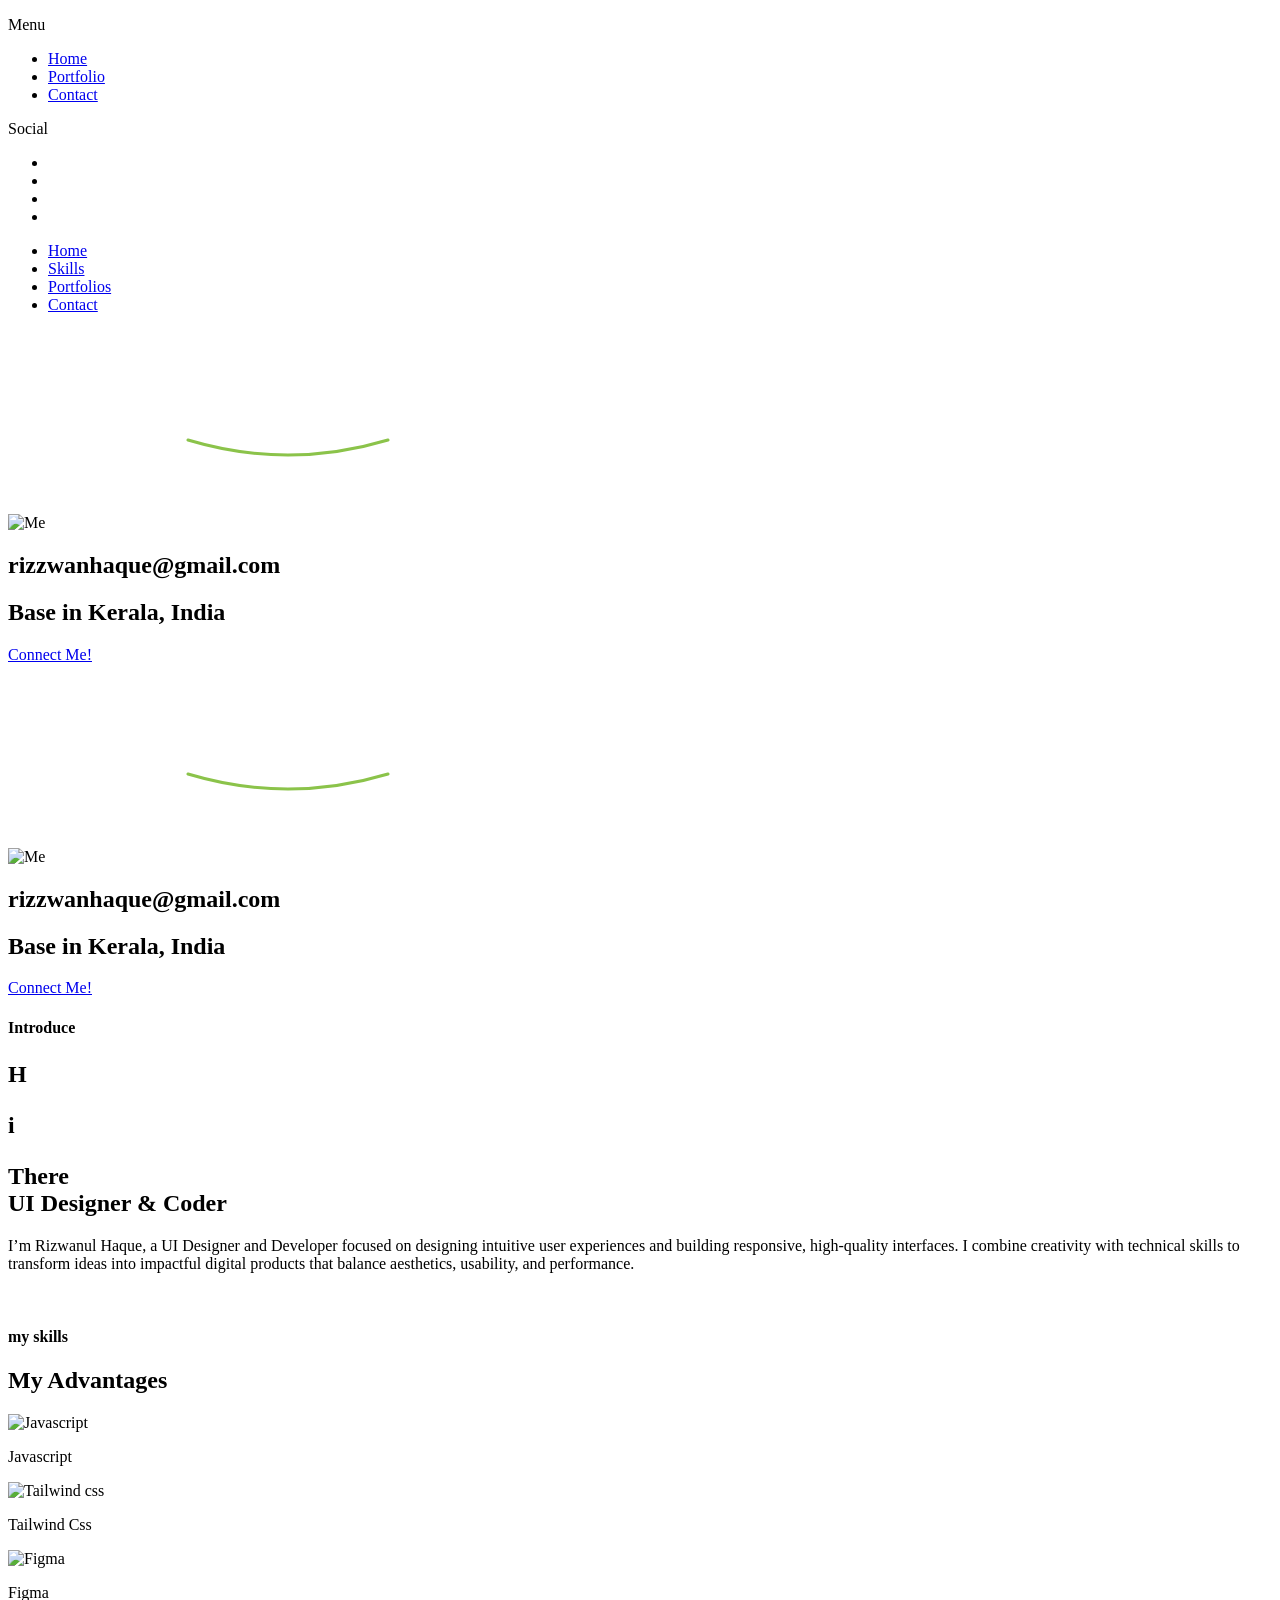
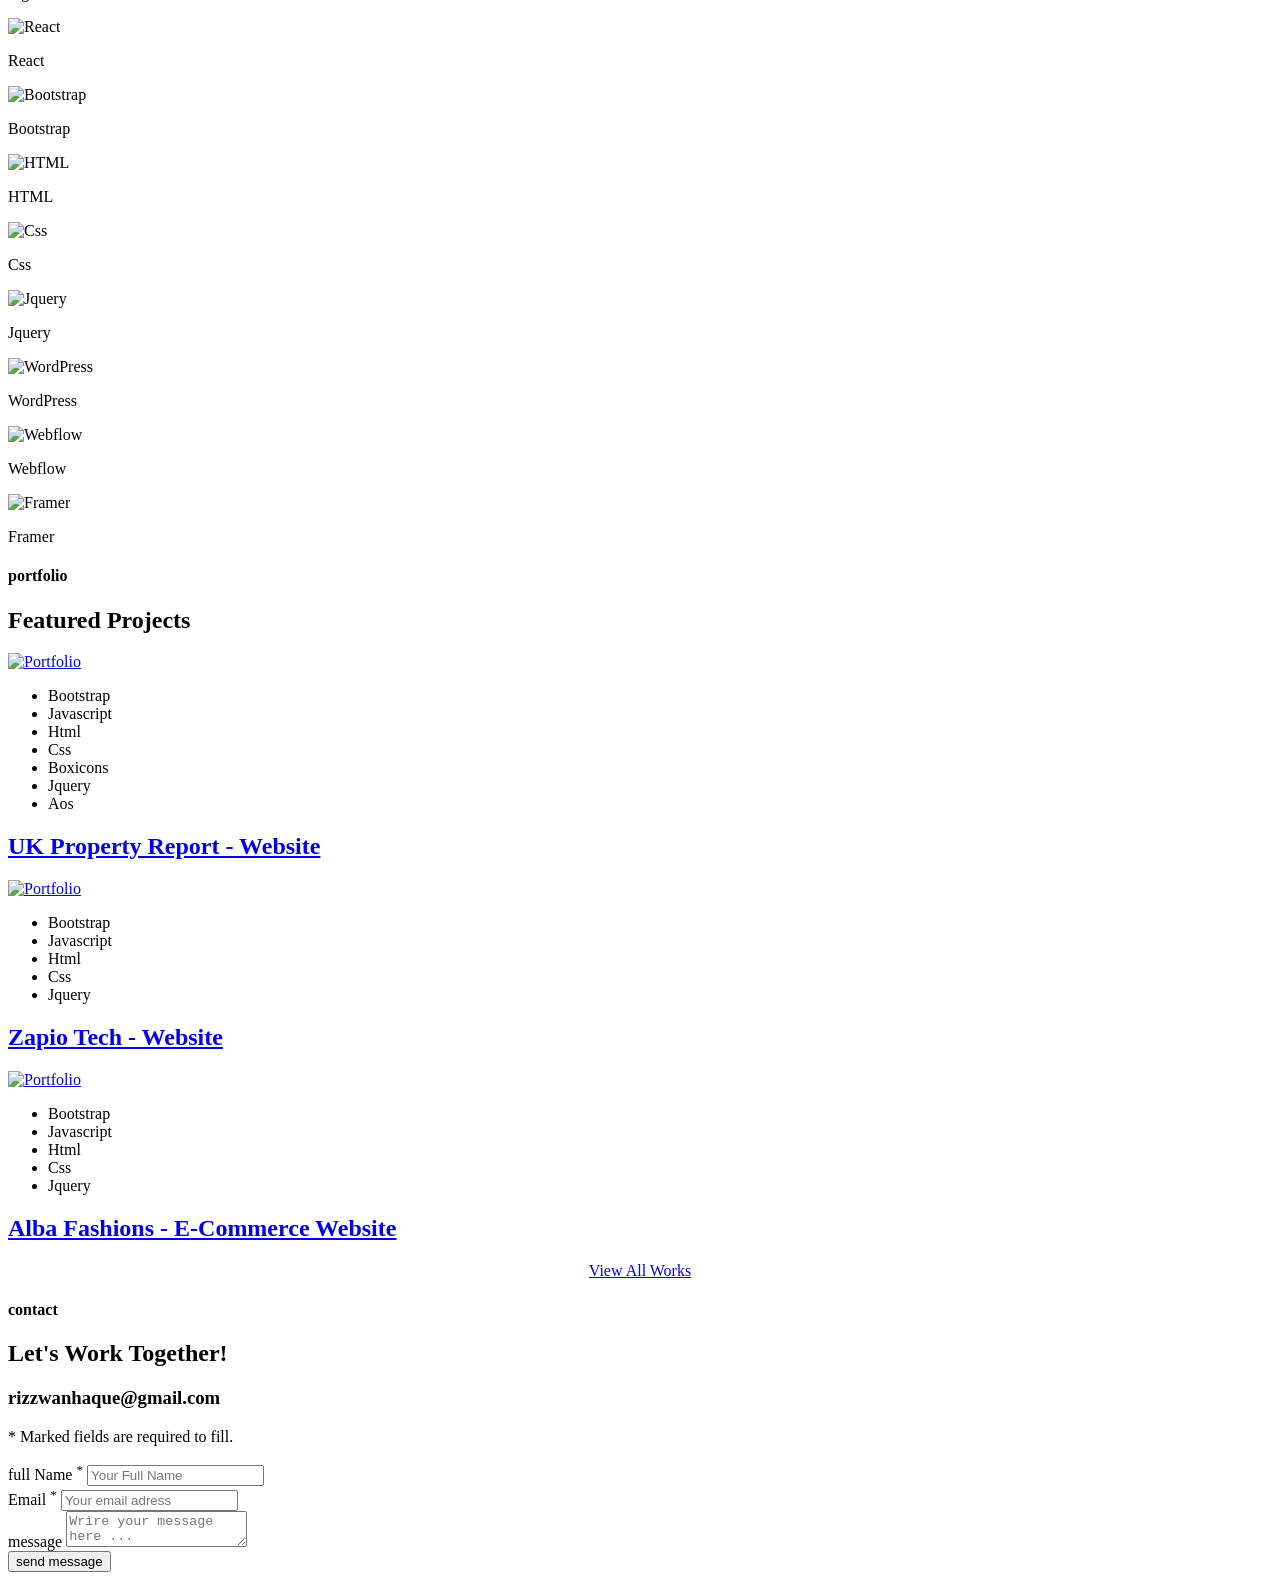
==== index.html @ bae203f4 "Add files via upload" ====
<!DOCTYPE html>
<html lang="en">

<head>
    <meta charset="UTF-8">
    <meta http-equiv="X-UA-Compatible" content="IE=edge">
    <meta name="viewport" content="width=device-width, initial-scale=1.0">
    <title>Rizwan Haque</title>
    <link rel="icon" type="image/x-icon" href="assets/images/favicon.png">

    <!-- Font -->
    <link rel="preconnect" href="https://fonts.googleapis.com/">
    <link rel="preconnect" href="https://fonts.gstatic.com/" crossorigin>
    <link href="https://fonts.googleapis.com/css2?family=Inter:wght@100;200;300;400;500;600;700;800;900&amp;display=swap" rel="stylesheet">

    <!-- Stylesheet -->
    <link rel="stylesheet" href="../../../maxst.icons8.com/vue-static/landings/line-awesome/line-awesome/1.3.0/css/line-awesome.min.css">
    <link href="assets/css/bootstrap.min.css" rel="stylesheet">
    <link rel="stylesheet" href="assets/css/owl.carousel.min.css">
    <link rel="stylesheet" href="assets/css/owl.theme.default.min.css">
    <link rel="stylesheet" href="assets/css/animate.min.css">
    <link rel="stylesheet" href="assets/css/smooth-scrollbar.css">
    <link rel="stylesheet" href="assets/css/lightbox.min.css">

    <link rel="stylesheet" href="assets/css/style.css">
    <link rel="stylesheet" href="assets/css/responsive.css">

</head>
<body class="home6-page">

    <div class="page-loader">
        <div class="bounceball"></div>
    </div>

    <span class="icon-menu">
        <span class="bar"></span>
        <span class="bar"></span>
    </span>


    <div class="responsive-sidebar-menu">
        <div class="overlay"></div>
        <div class="sidebar-menu-inner">
            <div class="menu-wrap">
                <p>Menu</p>
                <ul class="menu scroll-nav-responsive d-flex">
                    <li>
                        <a class="scroll-to" href="index.html">
                            <i class="las la-home"></i> <span>Home</span>
                        </a>
                    </li>
              
                    <li>
                        <a class="scroll-to" href="all-works.html">
                            <i class="las la-grip-vertical"></i> <span>Portfolio</span>
                        </a>
                    </li>
      
                    <li>
                        <a class="scroll-to" href="#contact">
                            <i class="las la-envelope"></i> <span>Contact</span>
                        </a>
                    </li>
                </ul>
            </div>

            <div class="sidebar-social">
                <p>Social</p>
          <ul class="social-links d-flex align-items-center">
                    <li>
                        <a href="https://www.linkedin.com/in/rizwanul-haque-821b22194/"><i class="lab la-linkedin"></i></a>
                    </li>
                    <li>
                        <a href="https://www.behance.net/rizwanriz1"><i class="lab la-behance-square"></i></a> 
                    </li>
                    <li>
                        <a href="https://www.instagram.com/rizzwan_haque/"><i class="lab la-instagram"></i></a>
                    </li>
                    <li>
                        <a href="https://www.facebook.com/riswan.wan.92560/"><i class="lab la-facebook-square"></i></a>
                    </li>
                </ul>
            </div>
        </div>
    </div>

    <ul class="menu scroll-nav d-flex">
        <li>
            <a class="scroll-to" href="#home">
                <span>Home</span> <i class="las la-home"></i>
            </a>
        </li>
        <!-- <li>
            <a class="scroll-to" href="#about">
                <span>About</span> <i class="lar la-user"></i>
            </a>
        </li>
        <li>
            <a class="scroll-to" href="#resume">
                <span>Resume</span> <i class="las la-briefcase"></i>
            </a>
        </li>
        <li>
            <a href="#services">
                <span>Services</span> <i class="las la-stream"></i>
            </a>
        </li> -->
        <li>
            <a class="scroll-to" href="#skills">
                <span>Skills</span> <i class="las la-shapes"></i>
            </a>
        </li>
        <li>
            <a class="scroll-to" href="#portfolio">
                <span>Portfolios</span> <i class="las la-grip-vertical"></i>
            </a>
        </li>

        <li>
            <a class="scroll-to" href="#contact">
                <span>Contact</span> <i class="las la-envelope"></i>
            </a>
        </li>
    </ul>

    <div class="left-sidebar">
        <div class="sidebar-header d-flex align-items-center justify-content-between">
           <svg width="560"  viewBox="0 0 560 180" xmlns="http://www.w3.org/2000/svg">

  <!-- Rizwan Signature -->
  <text x="50%" y="90"
        text-anchor="middle"
        fill="#fff"
        font-size="72"
        font-family="Brush Script MT, Segoe Script, cursive"
        font-weight="500">
    Rizwan
  </text>


  <path d="M180 110 Q280 140 380 110"
        stroke="#8BC34A"
        stroke-width="3"
        fill="none"
        stroke-linecap="round"/>

 
  <text x="50%" y="145"
        text-anchor="middle"
        fill="#6B7280"
        font-size="16"
        font-family="Poppins, Arial, sans-serif"
        letter-spacing="4">

  </text>

</svg>
            <!-- <span class="designation">Framer Designer & Developer</span> -->
        </div>
        <img class="me" src="assets/images/me.jpg" alt="Me">
        <h2 class="email">rizzwanhaque@gmail.com</h2>
        <h2 class="address">Base in Kerala, India</h2>
     
        
        <a href="#contact" class="theme-btn">
            <i class="las la-envelope"></i> Connect Me!
        </a>
    </div>

    <main class="drake-main">
        <div id="smooth-wrapper">
            <div id="smooth-content">

                <div class="left-sidebar">
                    <div class="sidebar-header d-flex align-items-center justify-content-between">
                        <svg width="560"  viewBox="0 0 560 180" xmlns="http://www.w3.org/2000/svg">

  <!-- Rizwan Signature -->
  <text x="50%" y="90"
        text-anchor="middle"
        fill="#fff"
        font-size="72"
        font-family="Brush Script MT, Segoe Script, cursive"
        font-weight="500">
    Rizwan
  </text>


  <path d="M180 110 Q280 140 380 110"
        stroke="#8BC34A"
        stroke-width="3"
        fill="none"
        stroke-linecap="round"/>

 
  <text x="50%" y="145"
        text-anchor="middle"
        fill="#6B7280"
        font-size="16"
        font-family="Poppins, Arial, sans-serif"
        letter-spacing="4">

  </text>

</svg>
                       
                    </div>
                    <img class="me" src="assets/images/me.jpg" alt="Me">
                          <h2 class="email">rizzwanhaque@gmail.com</h2>
        <h2 class="address">Base in Kerala, India</h2>
                   
       
                    <a href="#" class="theme-btn">
                        <i class="las la-envelope"></i> Connect Me!
                    </a>
                </div>

                <section class="hero-section page-section scroll-to-page" id="home">

                    <div class="custom-container">
                        <div class="hero-content content-width">
                            <div class="section-header">
                                <h4 class="subtitle scroll-animation" data-animation="fade_from_bottom">
                                    <i class="las la-home"></i> Introduce
                                </h4>
                                 <!-- <img src="assets/images/hi_bubble.png" alt="" height="60px;">  -->
                                <h1 class="scroll-animation" data-animation="fade_from_bottom">  <div class="anim-text">
  <p>H</p>
  <p>i</p>

</div> There <br> <span>UI Designer & Coder</span></h1>
                            </div>
                            <p class="scroll-animation" data-animation="fade_from_bottom">I’m Rizwanul Haque, a UI Designer and Developer focused on designing intuitive user experiences and building responsive, high-quality interfaces. I combine creativity with technical skills to transform ideas into impactful digital products that balance aesthetics, usability, and performance.</p>
                            <a href="#portfolio" 
                                class="go-to-project-btn scroll-to scroll-animation" 
                                data-animation="rotate_up">
                                <img src="assets/images/round-text.png" alt="">
                                <i class="las la-arrow-down"></i>
                            </a>
        
                            <!-- <div class="facts d-flex">
                                <div class="left scroll-animation" data-animation="fade_from_left">
                                    <h1>10+</h1>
                                    <p>Years of <br>Experience</p>
                                </div>
                                <div class="right scroll-animation" data-animation="fade_from_right">
                                    <h1>182+</h1>
                                    <p>projects completed on <br>15 countries</p>
                                </div>
                            </div> -->
                        </div>
                    </div>
                </section>
        
                <!-- <section class="about-area page-section scroll-to-page" id="about">
                    <div class="custom-container">
                        <div class="about-content content-width">
                            <div class="section-header">
                                <h4 class="subtitle scroll-animation" data-animation="fade_from_bottom">
                                    <i class="lar la-user"></i> About
                                </h4>
                                <h1 class="scroll-animation" data-animation="fade_from_bottom">Every great design begin with<br>
                                    an even <span>better story</span></h1>
                            </div>
                            <p class="scroll-animation" data-animation="fade_from_bottom">Since beginning my journey as a freelance designer nearly 8 years ago, 
                                I've done remote work for agencies, consulted for startups, and collaborated with 
                                talented people to create digital products for both business and consumer use. 
                                I'm quietly confident, naturally curious, and perpetually working on improving my 
                                chopsone design problem at a time.</p>
                        </div>
                    </div>
                </section>
        
        
                <section class="resume-area page-section scroll-to-page" id="resume">
                    <div class="custom-container">
                        <div class="resume-content content-width">
                            <div class="section-header">
                                <h4 class="subtitle scroll-animation" data-animation="fade_from_bottom">
                                    <i class="las la-briefcase"></i> Resume
                                </h4>
                                <h1 class="scroll-animation" data-animation="fade_from_bottom">Education & <span>Experience</span></h1>
                            </div>
        
                            <div class="resume-timeline">
                                <div class="item scroll-animation" data-animation="fade_from_right">
                                    <span class="date">2020 - Present</span>
                                    <h2>Framer Desinger & Developer</h2>
                                    <p>Brunodee Agency</p>
                                    
                                </div>
                                <div class="item scroll-animation" data-animation="fade_from_right">
                                    <span class="date">2013 - 2019</span>
                                    <h2>Webflow Developer & Co-Founder</h2>
                                    <p>Designflow Studio</p>
                                    
                                </div>
                                <div class="item scroll-animation" data-animation="fade_from_right">
                                    <span class="date">2010 - 2013</span>
                                    <h2>Bachelor Degree of Information Technology</h2>
                                    <p>US RMIT University</p>
                                </div>
                            </div>
        
                        </div>
                    </div>
                </section>
        
        
                <section class="services-area page-section scroll-to-page" id="services">
                    <div class="custom-container">
                        <div class="services-content content-width">
                            <div class="section-header">
                                <h4 class="subtitle scroll-animation" data-animation="fade_from_bottom">
                                    <i class="las la-stream"></i> Services
                                </h4>
                                <h1 class="scroll-animation" data-animation="fade_from_bottom">My <span>Specializations</span></h1>
                            </div>
        
                            <div class="services-items">
                                <div class="service-item scroll-animation" data-animation="fade_from_bottom">
                                    <i class="las la-bezier-curve"></i>
                                    <h2>Website Design</h2>
                                    <p>I created digital products with unique ideas use Figma & Framer</p>
                                    <span class="projects">24 Projects</span>
                                </div>
                                <div class="service-item scroll-animation" data-animation="fade_from_bottom">
                                    <i class="las la-code"></i>
                                    <h2>Development</h2>
                                    <p>I build website go live with Framer, Webflow or WordPress</p>
                                    <span class="projects">126 Projects</span>
                                </div>
                                <div class="service-item scroll-animation" data-animation="fade_from_bottom">
                                    <i class="las la-bezier-curve"></i>
                                    <h2>SEO/Marketing</h2>
                                    <p>Increase the traffic for your website with SEO optimized</p>
                                    <span class="projects">8 Projects</span>
                                </div>
                            </div>
        
                        </div>
                    </div>
                </section> -->
        
        
                <section class="skills-area page-section scroll-to-page" id="skills">
                    <div class="custom-container">
                        <div class="skills-content content-width">
                            <div class="section-header">
                                <h4 class="subtitle scroll-animation" data-animation="fade_from_bottom">
                                    <i class="las la-shapes"></i> my skills
                                </h4>
                                <h1 class="scroll-animation" data-animation="fade_from_bottom">My <span>Advantages</span></h1>
                            </div>
        
                            <div class="row skills text-center">
                                <div class="col-md-3 scroll-animation" data-animation="fade_from_left">
                                    <div class="skill">
                                        <div class="skill-inner">
                                            <img src="assets/images/js.png" alt="Javascript">
                                            
                                        </div>
                                        <p class="name">Javascript</p>
                                    </div>
                                </div>

                                    <div class="col-md-3 scroll-animation" data-animation="fade_from_left">
                                    <div class="skill">
                                        <div class="skill-inner">
                                            <img src="assets/images/tailwind.png" alt="Tailwind css">
                                            
                                        </div>
                                        <p class="name">Tailwind Css</p>
                                    </div>
                                </div>
                                <div class="col-md-3 scroll-animation" data-animation="fade_from_bottom">
                                    <div class="skill">
                                        <div class="skill-inner">
                                            <img src="assets/images/figma.png" alt="Figma">
                                          
                                        </div>
                                        <p class="name">Figma</p>
                                    </div>
                                </div>
                                <div class="col-md-3 scroll-animation" data-animation="fade_from_top">
                                    <div class="skill">
                                        <div class="skill-inner">
                                            <img src="assets/images/react.png" alt="React">
                                           
                                        </div>
                                        <p class="name">React</p>
                                    </div>
                                </div>
                                <div class="col-md-3 scroll-animation" data-animation="fade_from_right">
                                    <div class="skill">
                                        <div class="skill-inner">
                                            <img src="assets/images/bootstrap.png" alt="Bootstrap">
                                           
                                        </div>
                                        <p class="name">Bootstrap</p>
                                    </div>
                                </div>
                                <div class="col-md-3 scroll-animation" data-animation="fade_from_left">
                                    <div class="skill">
                                        <div class="skill-inner">
                                            <img src="assets/images/html.png" alt="HTML">
                                          
                                        </div>
                                        <p class="name">HTML</p>
                                    </div>
                                </div>
                                <div class="col-md-3 scroll-animation" data-animation="fade_from_left">
                                    <div class="skill">
                                        <div class="skill-inner">
                                            <img src="assets/images/css.png" alt="Css">
                                          
                                        </div>
                                        <p class="name">Css</p>
                                    </div>
                                </div>
                                <div class="col-md-3 scroll-animation" data-animation="fade_from_bottom">
                                    <div class="skill">
                                        <div class="skill-inner">
                                            <img src="assets/images/jquery.png" alt="Jquery">
                                            
                                        </div>
                                        <p class="name">Jquery</p>
                                    </div>
                                </div>
                                     <div class="col-md-3 scroll-animation" data-animation="fade_from_bottom">
                                    <div class="skill">
                                        <div class="skill-inner">
                                            <img src="assets/images/wordpress.png" alt="WordPress">
                                            
                                        </div>
                                        <p class="name">WordPress</p>
                                    </div>
                                </div>

                                      <div class="col-md-3 scroll-animation" data-animation="fade_from_bottom">
                                    <div class="skill">
                                        <div class="skill-inner">
                                            <img src="assets/images/webflow.png" alt="Webflow">
                                            
                                        </div>
                                        <p class="name">Webflow</p>
                                    </div>
                                </div>


                                                                      <div class="col-md-3 scroll-animation" data-animation="fade_from_bottom">
                                    <div class="skill">
                                        <div class="skill-inner">
                                            <img src="assets/images/framer.png" alt="Framer">
                                            
                                        </div>
                                        <p class="name">Framer</p>
                                    </div>
                                </div>


                            </div>
        
                        </div>
                    </div>
                </section>
        
        
                <section class="portfolio-area page-section scroll-to-page" id="portfolio">
                    <div class="custom-container">
                        <div class="portfolio-content content-width">
                            <div class="section-header">
                                <h4 class="subtitle scroll-animation" data-animation="fade_from_bottom">
                                    <i class="las la-grip-vertical"></i> portfolio
                                </h4>
                                <h1 class="scroll-animation" data-animation="fade_from_bottom">Featured <span>Projects</span></h1>
                            </div>
        
                            <div class="row portfolio-items">
                                <div class="col-md-12 scroll-animation" data-animation="fade_from_bottom">
                                    <div class="portfolio-item portfolio-full">
                                        <div class="portfolio-item-inner">
                                            <!-- <a href="assets/images/portfolio1.jpg" data-lightbox="example-1">
                                                <img src="assets/images/portfolio1.jpg" alt="Portfolio">
                                            </a> -->


                                              <a href="https://www.ukpropertyreports.com/" target="_blank">
                                                <img src="assets/images/portfolio1.webp" alt="Portfolio">
                                            </a>
        
                                            <ul class="portfolio-categories">
                                                <li>
                                                    <span>Bootstrap</span>
                                                </li>
                                                <li>
                                                    <span>Javascript</span>
                                                </li>
                                                  <li>
                                                    <span>Html</span>
                                                </li>
                                                <li>
                                                    <span>Css</span>
                                                </li>
                                                  <li>
                                                    <span>Boxicons</span>
                                                </li>
                                                <li>
                                                    <span>Jquery</span>
                                                </li>
                                                 <li>
                                                    <span>Aos</span>
                                                </li>
                                            </ul>
                                        </div>
                                        <h2><a href="https://www.ukpropertyreports.com/" target="_blank">UK Property Report - Website</a></h2>
                                    </div>
                                </div>
        
        

 <div class="col-md-12 scroll-animation" data-animation="fade_from_right">
                                    <div class="portfolio-item portfolio-full">
                                        <div class="portfolio-item-inner">
                                            <a href="https://zapiotech.com/" target="_blank">
                                                <img src="assets/images/portfolio2.webp" alt="Portfolio">
                                            </a>
        
                                            <ul class="portfolio-categories">
                                                <li>
                                                    <span>Bootstrap</span>
                                                </li>
                                                <li>
                                                    <span>Javascript</span>
                                                </li>
                                                  <li>
                                                    <span>Html</span>
                                                </li>
                                                <li>
                                                    <span>Css</span>
                                                </li>
                                             
                                                <li>
                                                    <span>Jquery</span>
                                                </li>
                                                
                                            </ul>
                                        </div>
                                        <h2><a href="https://zapiotech.com/" target="_blank">Zapio Tech - Website</a></h2>
                                    </div>
                                </div>



 <div class="col-md-12 scroll-animation" data-animation="fade_from_left">
                                    <div class="portfolio-item portfolio-full">
                                        <div class="portfolio-item-inner">
                                            <a href="https://albafashions.com/" target="_blank"> 
                                                <img src="assets/images/portfolio3.webp" alt="Portfolio">
                                            </a>
        
                                            <ul class="portfolio-categories">
                                                <li>
                                                    <span>Bootstrap</span>
                                                </li>
                                                <li>
                                                    <span>Javascript</span>
                                                </li>
                                                  <li>
                                                    <span>Html</span>
                                                </li>
                                                <li>
                                                    <span>Css</span>
                                                </li>
                                            
                                                <li>
                                                    <span>Jquery</span>
                                                </li>
                                               
                                            </ul>
                                        </div>
                                        <h2><a href="https://albafashions.com/" target="_blank">Alba Fashions - E-Commerce Website</a></h2>
                                    </div>
                                </div>


<div><center>   <a href="all-works.html" class="theme-btn">
                        View All Works
                    </a></center></div>
        
            
                            </div>
        
                        </div>
                    </div>
                </section>
        
        
            

                <section class="contact-area page-section scroll-content" id="contact">
                    <div class="custom-container">
                        <div class="contact-content content-width">
                            <div class="section-header">
                                <h4 class="subtitle scroll-animation" data-animation="fade_from_bottom">
                                    <i class="las la-dollar-sign"></i> contact
                                </h4>
                                <h1 class="scroll-animation" data-animation="fade_from_bottom">Let's Work <span>Together!</span></h1>
                            </div>
                            <h3 class="scroll-animation" data-animation="fade_from_bottom">rizzwanhaque@gmail.com</h3>
                            <p id="required-msg">* Marked fields are required to fill.</p>

                            <form class="contact-form scroll-animation" data-animation="fade_from_bottom" method="POST" action="https://wpriverthemes.com/HTML/drake/mailer.php">
                                <div class="alert alert-success messenger-box-contact__msg" style="display: none" role="alert">
                                    Your message was sent successfully.
                                </div>
                                <div class="row">
                                    <div class="col-md-6">
                                        <div class="input-group">
                                            <label for="full-name">full Name <sup>*</sup></label>
                                            <input type="text" name="full-name" id="full-name" placeholder="Your Full Name">
                                        </div>
                                    </div>
                                    <div class="col-md-6">
                                        <div class="input-group">
                                            <label for="email">Email <sup>*</sup></label>
                                            <input type="email" name="email" id="email" placeholder="Your email adress">
                                        </div>
                                    </div>
                                    <!-- <div class="col-md-6">
                                        <div class="input-group">
                                            <label for="phone-number">phone <span>(optional)</span></label>
                                            <input type="text" name="phone-number" id="phone-number" placeholder="Your number phone">
                                        </div>
                                    </div> -->
                                    <!-- <div class="col-md-6">
                                        <div class="input-group">
                                            <label for="subject">subject <sup>*</sup></label>
                                            <select name="subject" id="subject">
                                                <option value="">Select a subject</option>
                                                <option value="subject1">Subject 1</option>
                                                <option value="subject2">Subject 2</option>
                                                <option value="subject3">Subject 3</option>
                                            </select>
                                        </div>
                                    </div> -->
                           
                                    <div class="col-md-12">
                                        <div class="input-group">
                                            <label for="message">message</label>
                                            <textarea name="message" id="message" placeholder="Wrire your message here ..."></textarea>
                                        </div>
                                    </div>
                              
                                    <div class="col-md-12">
                                        <div class="input-group submit-btn-wrap">
                                            <button class="theme-btn" name="submit" type="submit" id="submit-form">send message</button>
                                        </div>
                                    </div>
                                </div>
                            </form>

                        </div>
                    </div>
                </section>
            </div>
        </div>
    </main>
    

    <script src="assets/js/jquery.js"></script>
    <script src="assets/js/bootstrap.bundle.min.js"></script>
    
    <script src="assets/js/gsap.min.js"></script>
    <script src="assets/js/ScrollTrigger.min.js"></script>
    <script src="assets/js/ScrollToPlugin.min.js"></script>
    <script src="assets/js/lightbox.min.js"></script>
    
    <script src="assets/js/main.js"></script>
    <script src="assets/js/ajax-form.js"></script>
    
</body>


</html>
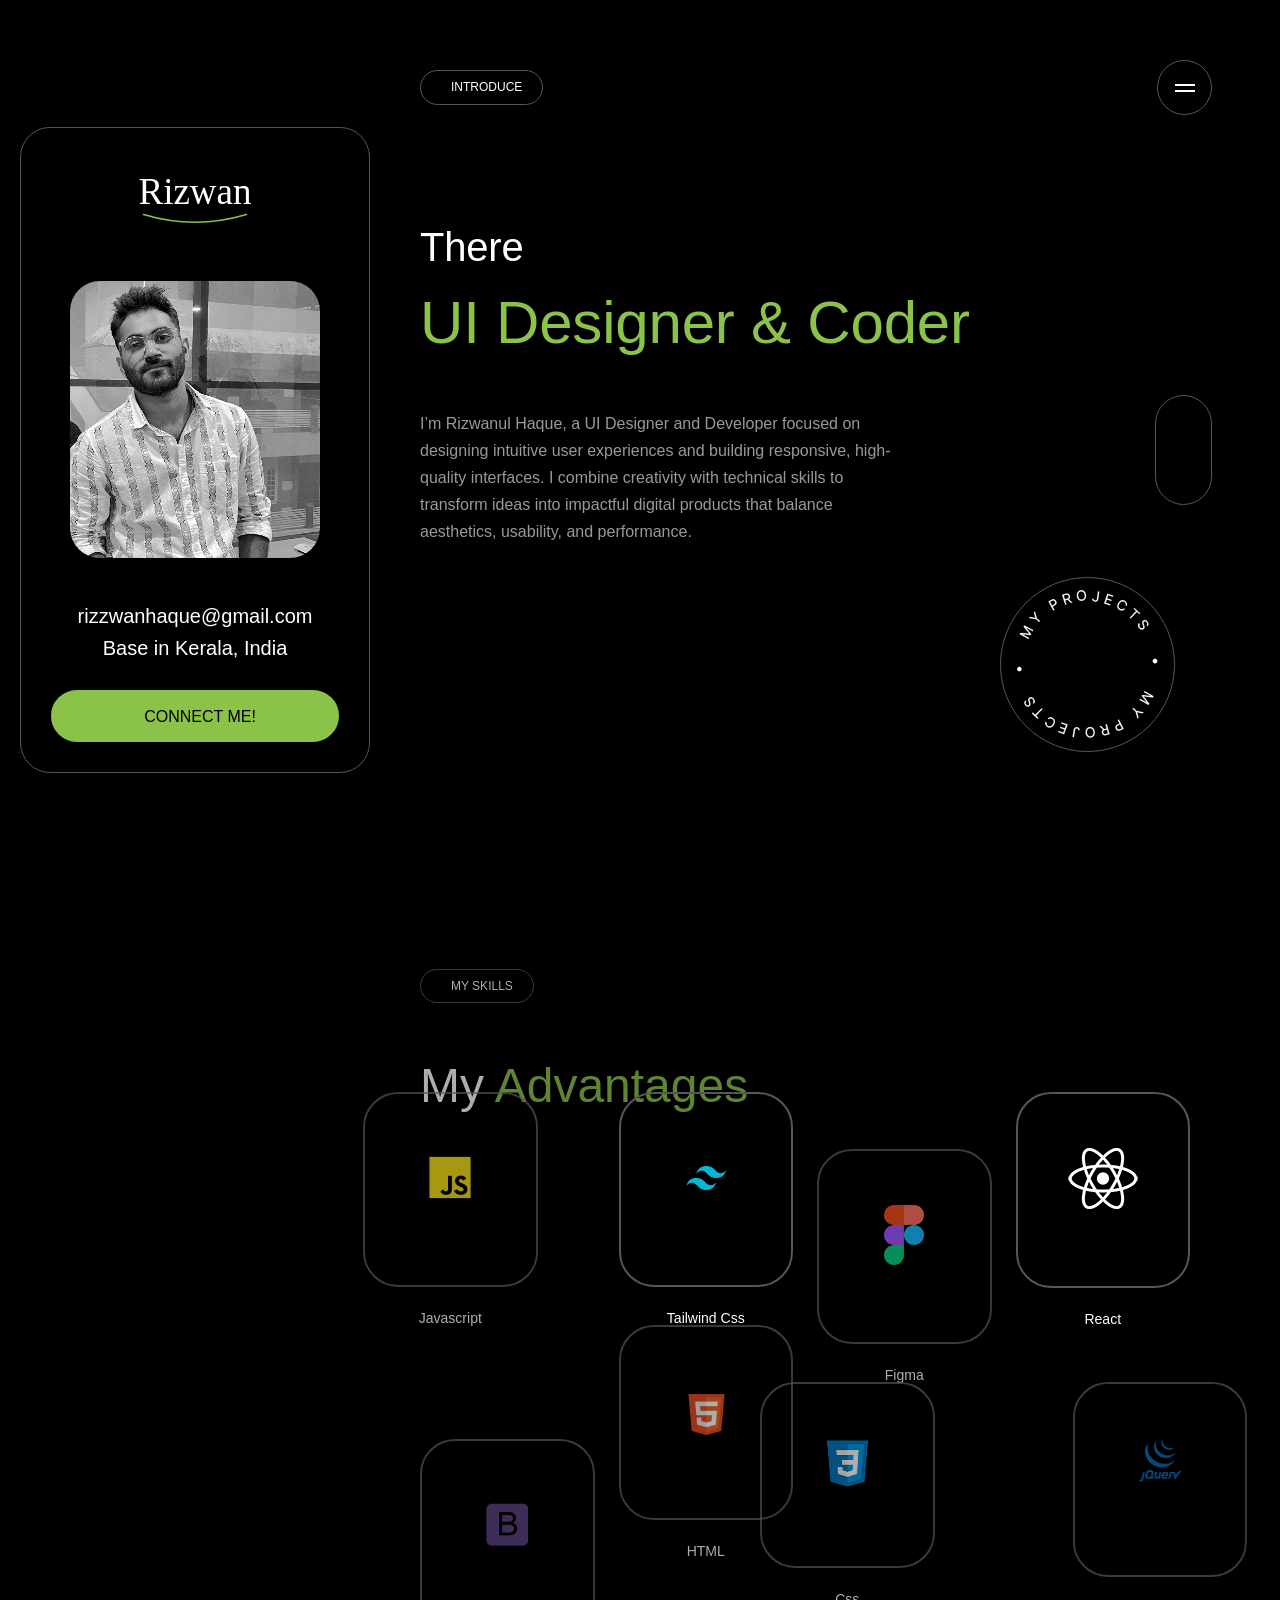
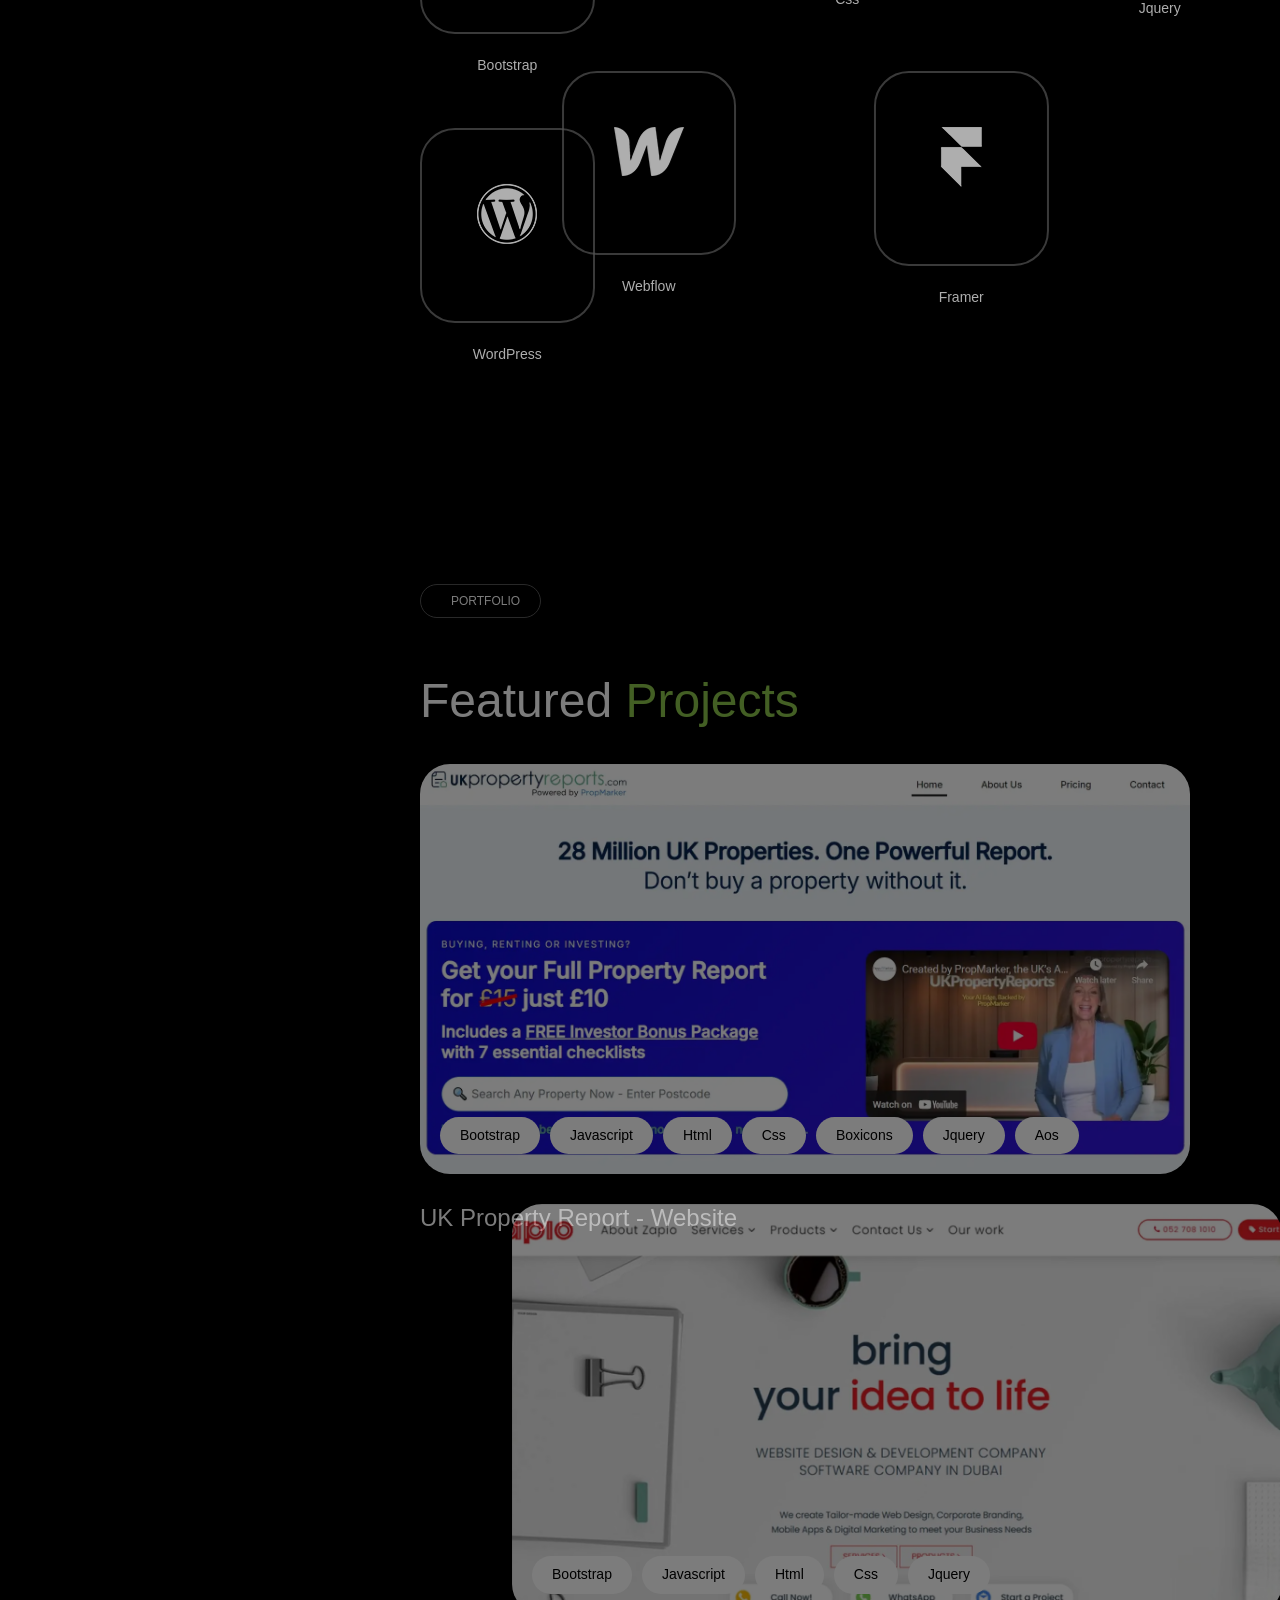
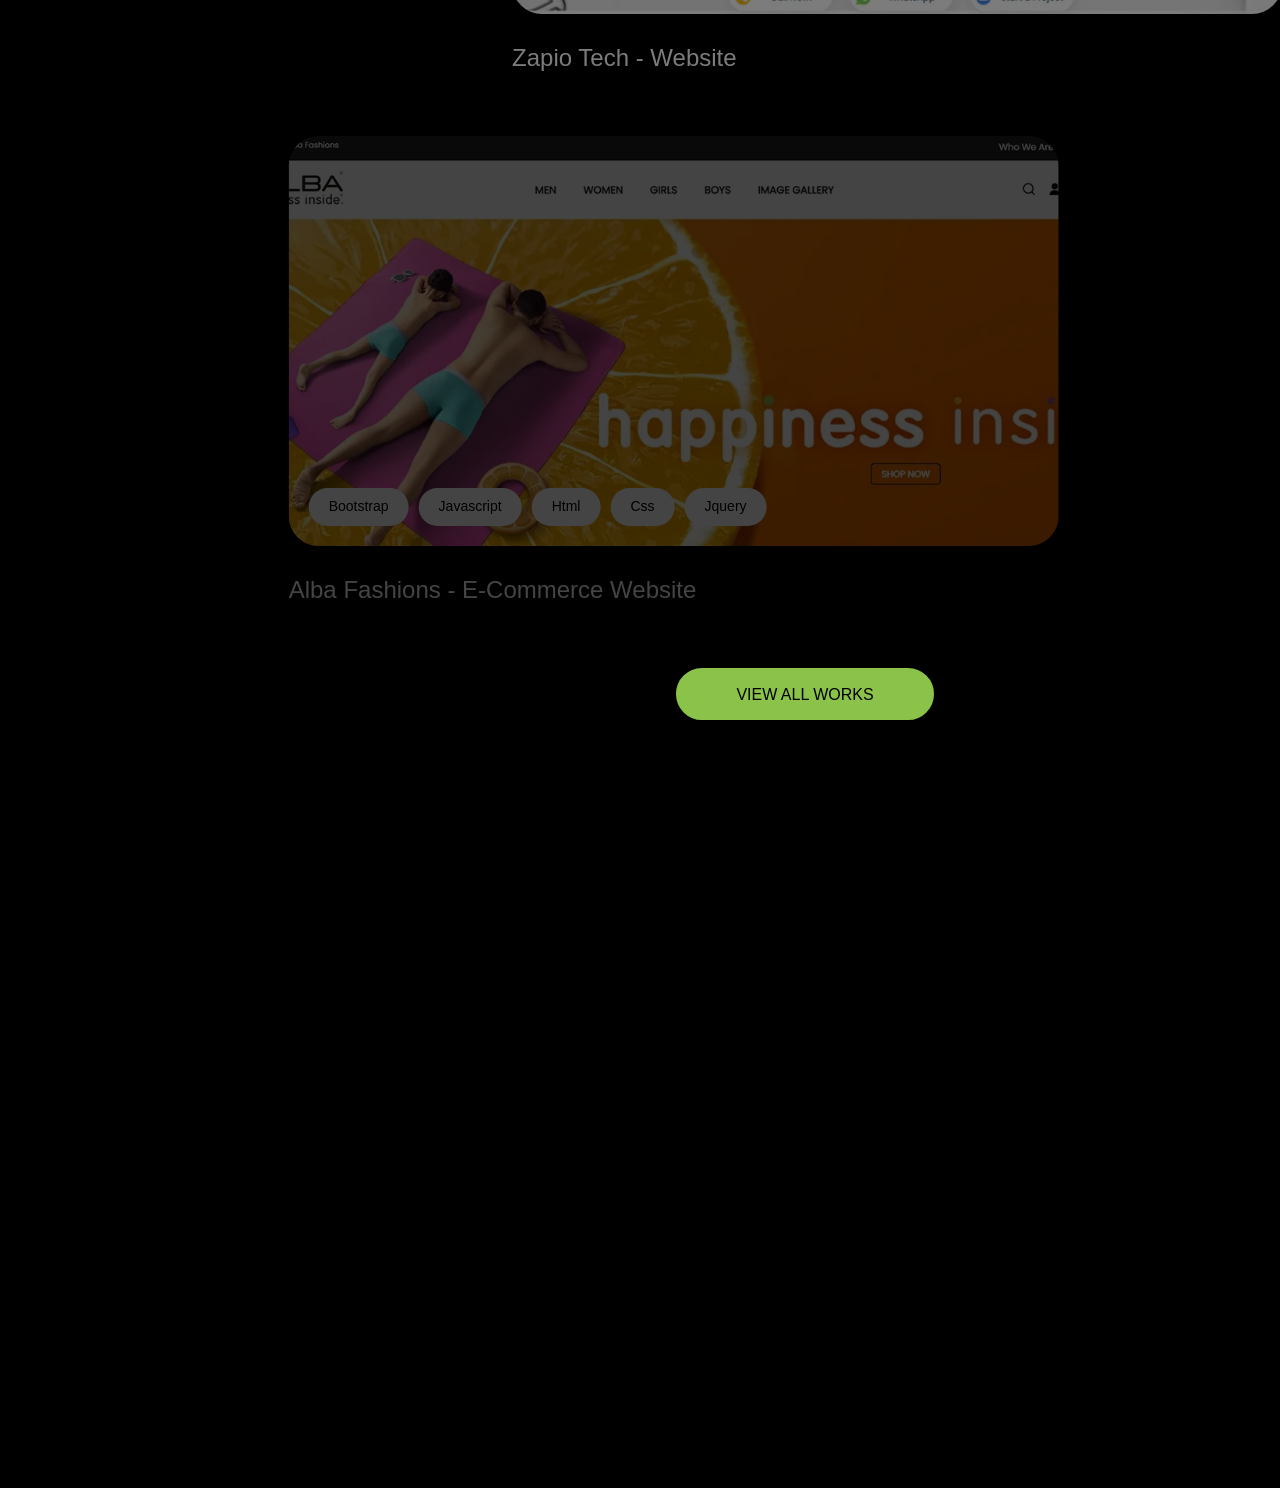
==== commit 42dca45a: "Add files via upload" ====
--- a/index.html
+++ b/index.html
@@ -14,7 +14,9 @@
     <link href="https://fonts.googleapis.com/css2?family=Inter:wght@100;200;300;400;500;600;700;800;900&amp;display=swap" rel="stylesheet">
 
     <!-- Stylesheet -->
-    <link rel="stylesheet" href="../../../maxst.icons8.com/vue-static/landings/line-awesome/line-awesome/1.3.0/css/line-awesome.min.css">
+    
+       <link href="assets/css/line-awesome.min.css" rel="stylesheet">
+   
     <link href="assets/css/bootstrap.min.css" rel="stylesheet">
     <link rel="stylesheet" href="assets/css/owl.carousel.min.css">
     <link rel="stylesheet" href="assets/css/owl.theme.default.min.css">
@@ -364,7 +366,7 @@
                                     </div>
                                 </div>
 
-                                    <div class="col-md-3 scroll-animation" data-animation="fade_from_left">
+                                    <div class="col-md-3 scroll-animation" data-animation="fade_from_top">
                                     <div class="skill">
                                         <div class="skill-inner">
                                             <img src="assets/images/tailwind.png" alt="Tailwind css">
@@ -391,7 +393,7 @@
                                         <p class="name">React</p>
                                     </div>
                                 </div>
-                                <div class="col-md-3 scroll-animation" data-animation="fade_from_right">
+                                <div class="col-md-3 scroll-animation" data-animation="fade_from_bottom">
                                     <div class="skill">
                                         <div class="skill-inner">
                                             <img src="assets/images/bootstrap.png" alt="Bootstrap">
@@ -400,7 +402,7 @@
                                         <p class="name">Bootstrap</p>
                                     </div>
                                 </div>
-                                <div class="col-md-3 scroll-animation" data-animation="fade_from_left">
+                                <div class="col-md-3 scroll-animation" data-animation="fade_from_top">
                                     <div class="skill">
                                         <div class="skill-inner">
                                             <img src="assets/images/html.png" alt="HTML">
@@ -418,7 +420,7 @@
                                         <p class="name">Css</p>
                                     </div>
                                 </div>
-                                <div class="col-md-3 scroll-animation" data-animation="fade_from_bottom">
+                                <div class="col-md-3 scroll-animation" data-animation="fade_from_right">
                                     <div class="skill">
                                         <div class="skill-inner">
                                             <img src="assets/images/jquery.png" alt="Jquery">
@@ -437,7 +439,7 @@
                                     </div>
                                 </div>
 
-                                      <div class="col-md-3 scroll-animation" data-animation="fade_from_bottom">
+                                      <div class="col-md-3 scroll-animation" data-animation="fade_from_left">
                                     <div class="skill">
                                         <div class="skill-inner">
                                             <img src="assets/images/webflow.png" alt="Webflow">
@@ -448,7 +450,7 @@
                                 </div>
 
 
-                                                                      <div class="col-md-3 scroll-animation" data-animation="fade_from_bottom">
+                                                                      <div class="col-md-3 scroll-animation" data-animation="fade_from_right">
                                     <div class="skill">
                                         <div class="skill-inner">
                                             <img src="assets/images/framer.png" alt="Framer">
--- a/assets/css/smooth-scrollbar.css
+++ b/assets/css/smooth-scrollbar.css
@@ -0,0 +1 @@
+scrollbar,[scrollbar],[data-scrollbar]{display:block;position:relative;overflow:scroll}scrollbar .scroll-content,[scrollbar] .scroll-content,[data-scrollbar] .scroll-content{-webkit-transform:translate3d(0,0,0);transform:translate3d(0,0,0);will-change:transform}scrollbar.scrolling .scroll-content,[scrollbar].scrolling .scroll-content,[data-scrollbar].scrolling .scroll-content{pointer-events:none}scrollbar.scrolling .scroll-content .scroll-content,[scrollbar].scrolling .scroll-content .scroll-content,[data-scrollbar].scrolling .scroll-content .scroll-content{pointer-events:auto}scrollbar .scrollbar-track,[scrollbar] .scrollbar-track,[data-scrollbar] .scrollbar-track{position:absolute;opacity:0;z-index:1;-webkit-transition:opacity .5s 1s ease-out,background .5s ease-out;transition:opacity .5s 1s ease-out,background .5s ease-out;background:0 0}scrollbar .scrollbar-track.show,[scrollbar] .scrollbar-track.show,[data-scrollbar] .scrollbar-track.show,scrollbar .scrollbar-track:hover,[scrollbar] .scrollbar-track:hover,[data-scrollbar] .scrollbar-track:hover{opacity:1;-webkit-transition-delay:0s;transition-delay:0s}scrollbar .scrollbar-track:hover,[scrollbar] .scrollbar-track:hover,[data-scrollbar] .scrollbar-track:hover{background:rgba(222,222,222,.75)}scrollbar .scrollbar-track-x,[scrollbar] .scrollbar-track-x,[data-scrollbar] .scrollbar-track-x{bottom:0;left:0;width:100%;height:8px}scrollbar .scrollbar-track-y,[scrollbar] .scrollbar-track-y,[data-scrollbar] .scrollbar-track-y{top:0;right:0;width:8px;height:100%}scrollbar .scrollbar-thumb,[scrollbar] .scrollbar-thumb,[data-scrollbar] .scrollbar-thumb{position:absolute;top:0;left:0;width:8px;height:8px;background:rgba(0,0,0,.5);border-radius:4px}
--- a/assets/css/style.css
+++ b/assets/css/style.css
@@ -0,0 +1,1766 @@
+
+*,*::before,*::after {
+    margin: 0;
+    padding: 0;
+    box-sizing: border-box;
+}
+
+body {
+    font-family: 'Inter', sans-serif;
+    font-size: 16px;
+    scroll-behavior: smooth;
+    color: #999999;
+    background: #1f1f1f;
+    line-height: 1.7;
+    overflow-x: hidden;
+    height: 100vh;
+}
+.bg-white {
+    background: #fff;
+}
+img {
+    max-width: 100%;
+}
+a {
+    text-decoration: none;
+}
+.text-right {
+    text-align: right;
+}
+ul {
+    list-style: none;
+    margin: 0;
+    padding: 0;
+}
+.content-width {
+    max-width: 770px;
+    width: 100%;
+    margin-left: auto;
+}
+.theme-btn {
+    background: #8BC34A;
+    color: #000000;
+    display: block;
+    text-align: center;
+    padding: 11px 58px 10px 58px;
+    display: inline-flex;
+    align-items: center;
+    border-radius: 30px;
+    justify-content: center;
+    text-transform: uppercase;
+    border: none;
+    transition: .3s;
+    cursor: pointer;
+    border: 2px solid #8BC34A;
+}
+.theme-btn i {
+    font-size: 24px;
+    margin-right: 10px;
+    display: block;
+    margin-bottom: 3px;
+}
+.theme-btn:hover {
+    background: none;
+    color: #8BC34A;
+}
+.custom-container {
+    max-width: 1130px;
+    padding: 0 15px;
+    margin: auto;
+}
+.subtitle {
+    font-size: 12px;
+    color: #ffffff;
+    text-transform: uppercase;
+    font-weight: 300;
+    margin: 0;
+    border: 1px solid #565656;
+    padding: 9px 20px;
+    border-radius: 30px;
+    margin-bottom: 53px;
+    display: inline-flex;
+    align-items: center;
+}
+.subtitle i {
+    margin-bottom: 1px;
+    font-size: 14px;
+    margin-right: 10px;
+}
+
+.page-loader {
+    position: fixed;
+    left: 0;
+    top: 0;
+    width: 100%;
+    height: 100%;
+    z-index: 10000;
+    background: #000;
+    display: flex;
+    align-items: center;
+    justify-content: center;
+}
+.page-loader .bounceball {
+    position: relative;
+    display: inline-block;
+    height: 37px;
+    width: 15px;
+}
+.page-loader .bounceball:before {
+    position: absolute;
+    content: '';
+    display: block;
+    top: 0;
+    width: 15px;
+    height: 15px;
+    border-radius: 50%;
+    background-color: #fff;
+    transform-origin: 50%;
+    animation: bounceLoader 500ms alternate infinite ease;
+}
+
+
+/* Icon Menu */
+.icon-menu {
+    position: absolute;
+    right: 68px;
+    top: 60px;
+    width: 55px;
+    height: 55px;
+    border-radius: 50%;
+    display: flex;
+    flex-direction: column;
+    border: 1px solid #575757;
+    align-items: center;
+    justify-content: center;
+    gap: 4px;
+    cursor: pointer;
+    transition: .3s;
+    background: #1f1f1f;
+    z-index: 99;
+}
+.icon-menu span {
+    width: 20px;
+    display: block;
+    height: 2px;
+    background: #fff;
+    transition: .3s;
+}
+.icon-menu:hover {
+    border-color: #8BC34A;
+}
+.icon-menu:hover span {
+    background: #8BC34A;
+}
+
+
+#scroll-section {
+    /* overflow-x: hidden !important;
+    overflow-y: auto !important; */
+    /* width: 100%; */
+    /* height: 100%; */
+    /* height: 100vh; */
+}
+.scroll-content {
+    /* transform: translate(0) !important; */
+}
+main.drake-main {
+    /* inset: 0px;
+    width: 100%;
+    height: 100vh;
+    position: fixed; */
+    /* overflow: hidden; */
+}
+.page-section {
+    overflow: hidden;
+}
+
+
+/* 01 - Menu */
+.menu {
+    flex-direction: column;
+    border: 1px solid #575757;
+    border-radius: 30px;
+    position: fixed;
+    right: 68px;
+    top: 322px;
+    /* width: 55px; */
+    text-align: center;
+    gap: 20px;
+    padding: 24px 0;
+    background: #1f1f1f;
+    z-index: 20;
+}
+.menu li .scroll-to,
+.menu li a {
+    display: block;
+    position: relative;
+    /* padding: 10px 10px; */
+    width: 55px;
+    transition: .3s;
+    color: #999999;
+    cursor: pointer;
+}
+.menu li a.active,
+.menu li a:hover,
+.menu li .scroll-to.active,
+.menu li .scroll-to:hover {
+    color: #8BC34A;
+}
+.menu li .scroll-to:hover span,
+.menu li a:hover span {
+    opacity: 1;
+    visibility: visible;
+}
+.menu li .scroll-to i,
+.menu li a i {
+    font-size: 20px;
+    display: block;
+}
+.menu li .scroll-to span,
+.menu li a span {
+    position: absolute;
+    transition: .3s;
+    font-size: 12px;
+    background: #404042;
+    right: 100%;
+    color: #fff;
+    display: block;
+    padding: 3px 8px;
+    border-radius: 5px;
+    visibility: hidden;
+    opacity: 0;
+}
+.menu li .scroll-to span::before,
+.menu li a span::before {
+    content: '';
+    width: 10px;
+    height: 10px;
+    background: #404042;
+    position: absolute;
+    right: -3px;
+    top: 50%;
+    transform: rotate(54deg) skew(-8deg, -39deg);
+    margin-top: -5px;
+    z-index: -1;
+}
+
+/* 02 - Responsive Sidebar Menu */
+.responsive-sidebar-menu {
+    position: fixed;
+    left: 0;
+    top: 0;
+    width: 100%;
+    height: 100%;
+    z-index: 99;
+    opacity: 0;
+    visibility: hidden;
+    transition: .2s;
+}
+.responsive-sidebar-menu.active {
+    opacity: 1;
+    visibility: visible;
+}
+.global-color .inner .overlay,
+.responsive-sidebar-menu .overlay {
+    position: absolute;
+    left: 0;
+    top: 0;
+    width: 100%;
+    height: 100%;
+    z-index: -1;
+    background: #565656;
+    opacity: 0.5;
+}
+.responsive-sidebar-menu .sidebar-menu-inner {
+    max-width: 345px;
+    width: 100%;
+    margin-left: auto;
+    background: #191919;
+    height: 100%;
+    overflow-x: hidden;
+    padding-top: 50px;
+    margin-right: -250px;
+    transition: .3s;
+}
+.responsive-sidebar-menu.active .sidebar-menu-inner {
+    margin-right: 0;
+}
+.responsive-sidebar-menu .sidebar-menu-inner .menu-wrap {
+    width: 46%;
+    margin: auto;
+}
+.responsive-sidebar-menu .sidebar-menu-inner .menu-wrap p {
+    font-size: 18px;
+}
+.responsive-sidebar-menu .sidebar-menu-inner .menu-wrap .menu {
+    position: relative;
+    right: auto;
+    left: 0;
+    top: 0;
+    transform: translateY(0);
+    background: none;
+    border-radius: 0;
+    border: none;
+    margin-bottom: 30px;
+}
+.responsive-sidebar-menu .sidebar-menu-inner .menu-wrap .menu li a {
+    display: flex;
+    align-items: center;
+    gap: 10px;
+}
+.responsive-sidebar-menu .sidebar-menu-inner .menu-wrap .menu li a:hover span {
+    color: #fff;
+}
+.responsive-sidebar-menu .sidebar-menu-inner .menu-wrap .menu li a i {
+    margin-bottom: 2px;
+}
+.responsive-sidebar-menu .sidebar-menu-inner .menu-wrap .menu li a span {
+    position: relative;
+    right: 0;
+    opacity: 1;
+    visibility: visible;
+    color: #999999;
+    background: none;
+    margin: 0;
+    padding: 0;
+    border-radius: 0;
+}
+.responsive-sidebar-menu .sidebar-menu-inner .menu-wrap .menu li a span::before {
+    display: none
+}
+.responsive-sidebar-menu .sidebar-menu-inner .menu-wrap .menu li a.active span {
+    color: #fff;
+}
+.responsive-sidebar-menu .sidebar-menu-inner .global-color-option,
+.responsive-sidebar-menu .sidebar-menu-inner .sidebar-social {
+    width: 46%;
+    margin: auto;
+}
+.responsive-sidebar-menu .sidebar-menu-inner .sidebar-social ul {
+    gap: 15px;
+}
+.responsive-sidebar-menu .sidebar-menu-inner .sidebar-social ul li a {
+    color: #999999;
+    transition: .3s;
+    font-size: 22px;
+}
+.responsive-sidebar-menu .sidebar-menu-inner .sidebar-social ul li a:hover {
+    color: #8BC34A;
+}
+
+
+
+/* 04 - Header */
+.header-area {
+    background: #1f1f1f;
+    position: sticky;
+    top: 0;
+    z-index: 100;
+    padding: 25px 0;
+}
+.header-area .logo {
+    display: block;
+}
+.header-area .logo img {
+    display: block;
+}
+.header-area nav {
+    transition: .3s;
+}
+.header-area nav .nav-menu {
+    gap: 25px;
+    display: flex;
+}
+.header-area nav .nav-menu li {
+    position: relative;
+}
+.header-area nav .nav-menu li .toggle-sub-dropdown,
+.header-area nav .nav-menu li .toggle-dropdown {
+    display: none;
+    width: 35px;
+    text-align: center;
+}
+.header-area nav .nav-menu li .dropdown {
+    position: absolute;
+    left: 0;
+    width: 200px;
+    background: #000;
+    box-shadow: 1px 6px 20px rgb(0 0 0 / 20%);
+    transition: .3s;
+    opacity: 0;
+    visibility: hidden;
+    padding: 5px 0;
+}
+.header-area nav .nav-menu li .dropdown li a {
+    padding: 8px 15px;
+    line-height: 1.2;
+}
+.header-area nav .nav-menu li:hover > .dropdown {
+    opacity: 1;
+    visibility: visible;
+}
+.header-area nav .nav-menu li .dropdown li .dropdown {
+    left: 100%;
+    top: 0;
+}
+.header-area nav .nav-menu li a {
+    color: #fff;
+    display: block;
+    transition: .3s;
+    padding: 8px 0;
+}
+.header-area nav .nav-menu li a:hover {
+    color: var(--primary_color);
+}
+.header-area .header-right .show-menu-toggle {
+    display: none;
+    width: 40px;
+    height: 40px;
+    border-radius: 4px;
+    align-items: center;
+    justify-content: center;
+    font-size: 20px;
+    cursor: pointer;
+    color: #fff;
+    border: 1px solid rgb(255 255 255 / 30%);
+    margin-left: auto;
+}
+.header-area nav .close-menu {
+    display: none;
+    cursor: pointer;
+    position: absolute;
+    right: 30px;
+    top: 30px;
+    font-size: 25px;
+    cursor: pointer;
+    color: #fff;
+}
+
+
+/* 05 - Section Header */
+.section-header h1 {
+    font-size: 48px;
+    line-height: 60px;
+    color: #fff;
+    font-weight: 300;
+    margin-bottom: 33px;
+}
+.section-header h1 span {
+    color: #8BC34A;
+}
+
+
+/* 06 - Left Sidebar */
+.left-sidebar {
+    max-width: 485px;
+    width: 100%;
+    border-radius: 30px;
+    border: 1px solid #565656;
+    position: fixed;
+    left: 20px;
+    top: 50%;
+    transform: translateY(-50%);
+    padding: 50px;
+    z-index: 10;
+}
+.drake-main .left-sidebar {
+    display: none;
+}
+.left-sidebar > img.me {
+    border-radius: 30px;
+    display: block;
+    margin-bottom: 56px;
+}
+.left-sidebar .sidebar-header {
+    margin-bottom: 65px;
+}
+.left-sidebar .sidebar-header .designation {
+    max-width: 110px;
+    text-align: right;
+    color: #fff;
+    font-size: 14px;
+    font-weight: 400;
+}
+.left-sidebar h2 {
+    font-size: 20px;
+    color: #fff;
+    text-align: center;
+    font-weight: 300;
+}
+.left-sidebar .address {
+    margin-bottom: 30px;
+}
+.left-sidebar .copyright {
+    font-size: 14px;
+    text-align: center;
+    margin-bottom: 45px;
+}
+.left-sidebar .social-profile {
+    gap: 8px;
+    margin-bottom: 118px;
+}
+.left-sidebar .social-profile li a {
+    display: block;
+    width: 50px;
+    height: 50px;
+    line-height: 46px;
+    text-align: center;
+    border: 2px solid #565656;
+    border-radius: 50%;
+    color: #999999;
+    font-size: 20px;
+    transition: .3s;
+}
+.left-sidebar .social-profile li a:hover {
+    color: var(--primary_color);
+    border-color: var(--primary_color);
+}
+.left-sidebar .theme-btn {
+    width: 100%;
+}
+
+
+
+/* 07 - Hero Section */
+.hero-section {
+    padding: 68px 0;
+    position: relative;
+    overflow: hidden;
+}
+.hero-section .hero-content {
+    position: relative;
+    z-index: 3;
+}
+.hero-section .hero-content h1 {
+    font-size: 40px;
+    letter-spacing: -0.2px;
+    line-height: 75px;
+    margin-bottom: 43px;
+    font-weight: 300;
+}
+.hero-section .hero-content h1 span {
+    color: #8BC34A;
+     font-size: 60px;
+}
+.hero-section .hero-content > p {
+    max-width: 480px;
+    margin-bottom: 31px;
+}
+.hero-section .hero-content .go-to-project-btn {
+    width: 175px;
+    height: 175px;
+    display: flex;
+    align-items: center;
+    justify-content: center;
+    margin-left: auto;
+    border-radius: 50%;
+    border: 1px solid #575757;
+    position: relative;
+    overflow: hidden;
+    margin-right: 15px;
+}
+.hero-section .hero-content .go-to-project-btn img {
+    display: block;
+    animation: rotating 6s infinite linear;
+}
+.hero-section .hero-content .go-to-project-btn i {
+    position: absolute;
+    color: #fff;
+    font-size: 40px;
+    display: block;
+}
+.hero-section .hero-content .facts {
+    gap: 100px;
+    margin-top: 55px;
+}
+.hero-section .hero-content .facts h1 {
+    font-size: 72px;
+    color: var(--primary_color);
+    line-height: 56px;
+    margin-bottom: 38px;
+}
+.hero-section .hero-content .facts p {
+    font-size: 14px;
+    line-height: 24px;
+    text-transform: uppercase;
+}
+
+/* 08 - Home 3 */
+
+.home6-page {
+    background: #000;
+}
+
+
+.home6-page .menu,
+
+
+.home6-page .icon-menu {
+    background: #000000;
+}
+/* 09 - Home 5 */
+body .body-overlay {
+    position: fixed;
+    left: 0;
+    top: 0;
+    width: 100%;
+    height: 100%;
+    object-fit: cover;
+    z-index: -1;
+}
+.home2-page .body-overlay,
+.home3-page .body-overlay {
+    opacity: 0.1;
+}
+.home1-page .body-overlay,
+.home4-page .body-overlay,
+.home5-page .body-overlay {
+    opacity: 0.3;
+}
+
+
+
+/* 10 - About */
+.about-area {
+    padding-top: 90px;
+    padding-bottom: 90px;
+}
+.about-area .about-content p {
+    line-height: 30px;
+    max-width: 610px;
+}
+
+
+/* 11 - Resume */
+.resume-area {
+    padding-top: 90px;
+    padding-bottom: 90px;
+}
+.resume-area .resume-content .resume-timeline .item {
+    position: relative;
+    padding-left: 74px;
+    padding-bottom: 68px;
+}
+.resume-area .resume-content .resume-timeline .item:last-child {
+    padding-bottom: 0;
+}
+.resume-area .resume-content .resume-timeline .item:last-child::after {
+    height: calc(100% - 10px);
+}
+.resume-area .resume-content .resume-timeline .item::after {
+    content: '';
+    background: #333333;
+    width: 1px;
+    height: 100%;
+    position: absolute;
+    left: 0;
+    top: 10px;
+    z-index: -1;
+}
+.resume-area .resume-content .resume-timeline .item::before {
+    content: '';
+    position: absolute;
+    width: 12px;
+    height: 12px;
+    background: #656565;
+    border-radius: 50%;
+    left: -6px;
+    top: 7px;
+    transition: .3s;
+}
+.resume-area .resume-content .resume-timeline .item .date {
+    display: block;
+    margin-bottom: 28px;
+    transition: .3s;
+}
+.resume-area .resume-content .resume-timeline .item h2 {
+    font-size: 24px;
+    font-weight: 300;
+    margin-bottom: 5px;
+    color: #fff;
+}
+.resume-area .resume-content .resume-timeline .item h2 a {
+    color: #fff;
+    display: block;
+}
+.resume-area .resume-content .resume-timeline .item p {
+    font-size: 13px;
+    color: #999999;
+    margin-bottom: 18px;
+}
+.resume-area .resume-content .resume-timeline .item p:last-child {
+    margin-bottom: 0;
+}
+.resume-area .resume-content .resume-timeline .item:hover::before {
+    background: var(--primary_color);
+}
+.resume-area .resume-content .resume-timeline .item:hover .date {
+    color: var(--primary_color);
+}
+
+
+
+/* 12 - Services */
+.services-area {
+    padding-top: 90px;
+    padding-bottom: 90px;
+}
+.services-items .service-item {
+    border: 1px solid #565656;
+    border-radius: 20px;
+    transition: .3s;
+    position: relative;
+    padding: 44px 48px 41px 48px;
+    margin-bottom: 10px;
+}
+.services-items .service-item:last-child {
+    margin-bottom: 0;
+}
+.services-items .service-item h2 {
+    font-size: 24px;
+    font-weight: 300;
+    margin-bottom: 8px;
+    color: #fff;
+}
+.services-items .service-item h2 a {
+    color: #fff;
+    transition: .3s;
+}
+.services-items .service-item:hover {
+    border-color: var(--primary_color);
+}
+.services-items .service-item:hover h2 a {
+    color: var(--primary_color);
+}
+.services-items .service-item p {
+    font-size: 14px;
+    color: #999999;
+    margin-bottom: 30px;
+}
+.services-items .service-item .projects {
+    font-size: 12px;
+    color: #fff;
+    text-transform: uppercase;
+    display: inline-block;
+}
+.services-items .service-item:hover .projects {
+    text-decoration: underline;
+}
+.services-items .service-item i {
+    position: absolute;
+    font-size: 30px;
+    color: var(--primary_color);
+    top: 45px;
+    right: 50px;
+}
+
+
+
+/* 13 - Skills */
+.skills-area {
+    padding-top: 90px;
+    padding-bottom: 40px;
+}
+.skills .skill {
+    margin-bottom: 50px;
+}
+.skills .skill .skill-inner {
+    border: 2px solid #565656;
+    border-radius: 35px;
+    padding: 54px 0 48px 0;
+    margin-bottom: 20px;
+    transition: .3s;
+}
+.skills .skill:hover .skill-inner {
+    border-color: #8BC34A;
+}
+.skills .skill .skill-inner img {
+    display: block;
+    margin: auto auto 29px auto;
+}
+.skills .skill .skill-inner h1 {
+    font-size: 30px;
+    color: #8BC34A;
+    font-weight: 300;
+    margin: 0;
+}
+.skills .skill p {
+    font-size: 14px;
+    color: #fff;
+    margin: 0;
+}
+
+
+
+/* 14 - Portfolio */
+.portfolio-area {
+    padding-top: 90px;
+    padding-bottom: 90px;
+}
+.portfolio-items .portfolio-item {
+    margin-bottom: 62px;
+}
+.portfolio-items > div:last-child .portfolio-item {
+    margin-bottom: 0;
+}
+.portfolio-items .portfolio-item .portfolio-item-inner {
+    height: 370px;
+    overflow: hidden;
+    border-radius: 30px;
+    position: relative;
+    margin-bottom: 30px;
+}
+.portfolio-items .portfolio-item.portfolio-full .portfolio-item-inner {
+    height: 410px;
+}
+.portfolio-items .portfolio-item .portfolio-item-inner img {
+    display: block;
+    width: 100%;
+    height: 100%;
+    object-fit: cover;
+}
+.portfolio-items .portfolio-item .portfolio-item-inner .portfolio-categories {
+    position: absolute;
+    display: flex;
+    flex-wrap: wrap;
+    gap: 10px;
+    align-items: center;
+    bottom: 20px;
+    left: 20px;
+}
+.portfolio-items .portfolio-item .portfolio-item-inner .portfolio-categories li span {
+    display: block;
+    font-size: 14px;
+    background: #fff;
+    color: #000;
+    padding: 7px 20px;
+    border-radius: 19px;
+    transition: .3s;
+}
+.portfolio-items .portfolio-item:hover .portfolio-item-inner .portfolio-categories li span {
+    background: #1f1f1f;
+    color: #fff;
+}
+.portfolio-items .portfolio-item h2 {
+    font-size: 24px;
+    font-weight: 300;
+    margin: 0;
+}
+.portfolio-items .portfolio-item h2 a {
+    color: #fff;
+    display: inline-block;
+    border-bottom: 1px solid transparent;
+    transition: .3s;
+}
+.portfolio-items .portfolio-item:hover h2 span {
+    border-color: #ffffff;
+}
+
+
+
+/* 18 - Contact */
+.contact-area {
+    padding-bottom: 50px;
+}
+.contact-area .contact-content h3 {
+    font-size: 24px;
+    color: #fff;
+    font-weight: 300;
+    margin-bottom: 60px;
+}
+.contact-area .contact-content #required-msg {
+    color: #fc4545;
+    font-size: 14px;
+    margin-bottom: 31px;
+    display: none;
+}
+.contact-area .contact-content #required-msg.show {
+    display: block;
+}
+.contact-area .contact-content .contact-form .input-group {
+    margin-bottom: 34px;
+}
+.contact-area .contact-content .contact-form .input-group label {
+    display: block;
+    font-size: 12px;
+    text-transform: uppercase;
+    color: #fff;
+    margin-bottom: 2px;
+}
+.contact-area .contact-content .contact-form .input-group label sup {
+    color: #fc4545;
+    font-size: 12px;
+    top: 0;
+}
+.contact-area .contact-content .contact-form .input-group label span {
+    color: #999999;
+    text-transform: none;
+}
+.contact-area .contact-content .contact-form .input-group select,
+.contact-area .contact-content .contact-form .input-group textarea,
+.contact-area .contact-content .contact-form .input-group input {
+    display: block;
+    color: #fff;
+    width: 100%;
+    border: none;
+    background: none;
+    font-size: 18px;
+    padding: 0;
+    transition: .2s;
+    padding-bottom: 3px;
+}
+.contact-area .contact-content .contact-form .input-group textarea {
+    height: 140px;
+    border-bottom: 1px solid #555555;
+    resize: none;
+}
+.contact-area .contact-content .contact-form .input-group select {
+    display: block;
+    margin-left: -5px !important;
+    font-weight: 300;
+}
+.contact-area .contact-content .contact-form .input-group select:focus,
+.contact-area .contact-content .contact-form .input-group textarea:focus,
+.contact-area .contact-content .contact-form .input-group input:focus {
+    outline: none;
+    box-shadow: none;
+    border-color: #555555;
+}
+.contact-area .contact-content .contact-form .input-group textarea::placeholder,
+.contact-area .contact-content .contact-form .input-group input::placeholder {
+    color: #666666;
+}
+.contact-area .contact-content .contact-form .input-group.upload-attachment {
+    position: relative;
+}
+.contact-area .contact-content .contact-form .input-group.upload-attachment label {
+    overflow: hidden;
+    position: relative;
+    display: inline-flex;
+    align-items: center;
+    gap: 10px;
+}
+.contact-area .contact-content .contact-form .input-group.upload-attachment label i {
+    font-size: 18px;
+    display: block;
+    margin-bottom: 2px;
+}
+.contact-area .contact-content .contact-form .input-group.upload-attachment input {
+    position: absolute;
+    left: 0;
+    top: 0;
+    opacity: 0;
+}
+.contact-area .contact-content .contact-form .input-group.submit-btn-wrap {
+    margin-bottom: 0;
+    margin-top: 18px;
+}
+
+
+
+/* 19 - Breadcrumb */
+.breadcrumb-area {
+    position: relative;
+    padding: 50px 0px 50px;
+    background: #1f1f1f;
+    overflow: hidden;
+    z-index: 1;
+}
+.breadcrumb-area::before,
+.breadcrumb-area::after {
+    content: '';
+    position: absolute;
+    left: -50px;
+    top: -50px;
+    width: 200px;
+    height: 200px;
+    border-radius: 50%;
+    background: rgb(255 255 255 / 10%);
+    z-index: -1;
+    box-shadow: 0px 0px 0 20px rgb(255 255 255 / 5%);
+}
+.breadcrumb-area::after {
+    left: auto;
+    right: -50px;
+    top: auto;
+    bottom: -50px;
+}
+.breadcrumb-area .breadcrumb-content h1 {
+    font-size: 45px;
+    color: #fff;
+    font-weight: 300;
+    margin-bottom: 20px;
+}
+.breadcrumb-area .breadcrumb-content .breadcrumbs {
+    display: flex;
+    align-items: center;
+    gap: 10px;
+}
+.breadcrumb-area .breadcrumb-content .breadcrumbs li {
+    text-transform: uppercase;
+    color: #d1d1d1;
+    font-size: 14px;
+    position: relative;
+    display: flex;
+    align-items: center;
+    gap: 8px;
+}
+.breadcrumb-area .breadcrumb-content .breadcrumbs li i {
+    display: block;
+    margin-bottom: 1px;
+}
+.breadcrumb-area .breadcrumb-content .breadcrumbs li:last-child::before {
+    display: none;
+}
+.breadcrumb-area .breadcrumb-content .breadcrumbs li a {
+    font-weight: 500;
+    color: #ffffff;
+}
+
+/* 20 - Blog items */
+.blog-content-area {
+    padding-top: 100px;
+    padding-bottom: 60px;
+}
+.blog-content-area .blog-items {
+    padding-right: 20px;
+}
+.blog-item {
+    margin-bottom: 40px;
+}
+.blog-item .blog-thumbnail {
+    margin-bottom: 30px;
+}
+.blog-item .blog-thumbnail img {
+    display: block;
+    width: 100%;
+    border-radius: 6px;
+}
+.blog-item .meta {
+    display: flex;
+    align-items: center;
+    gap: 35px;
+    margin-bottom: 10px;
+}
+.blog-item .meta li {
+    text-transform: uppercase;
+    font-size: 14px;
+    position: relative;
+    line-height: 1.2;
+}
+.blog-item .meta li::before {
+    content: '';
+    position: absolute;
+    right: -21px;
+    top: 7px;
+    background: #808080;
+    width: 5px;
+    height: 5px;
+    border-radius: 50%;
+}
+.blog-item .meta li:last-child::before {
+    display: none;
+}
+.blog-item .meta li a {
+    font-weight: 500;
+    display: flex;
+    align-items: center;
+    gap: 5px;
+    transition: .3s;
+    /* opacity: 0.5; */
+    color: #fff;
+    
+
+    background: linear-gradient(to top right, var(--primary_color) -200%,transparent 300%);
+    background-repeat: no-repeat;
+    background-size: 0 0.0625em;
+    background-position: 0 95%;
+    transition: .25s;
+}
+.blog-item .meta li a:hover {
+    background-size: 100% 0.3625em;
+}
+.blog-item .meta li a i {
+    display: block;
+    font-size: 18px;
+    margin-bottom: 1px;
+    color: var(--primary_color);
+}
+.blog-item .blog-item-content h1 {
+    font-size: 28px;
+    line-height: 1.2;
+    margin-bottom: 20px;
+}
+.blog-item .blog-item-content h1 a {
+    color: #fff;
+    display: inline-block;
+
+    background: linear-gradient(to top right,var(--primary_color) -200%,transparent 300%);
+    background-repeat: no-repeat;
+    background-size: 0 0.0625em;
+    background-position: 0 95%;
+    transition: .25s;
+}
+.blog-item .blog-item-content h1 a:hover {
+    background-size: 100% 0.3625em;
+}
+.blog-item p {
+    /* color: #686a6f; */
+    line-height: 1.8;
+    margin-bottom: 15px;
+}
+.blog-item .blog-item-content .read-more-btn {
+    display: inline-block;
+    text-transform: uppercase;
+    position: relative;
+    font-size: 16px;
+    color: #fff;
+    font-weight: 500;
+    letter-spacing: 0.4px;
+    border-bottom: 2px solid var(--primary_color);
+    padding: 4px 0;
+    transition: .3s;
+}
+.blog-item .blog-item-content .read-more-btn:hover {
+    border-color: #fff;
+    color: var(--primary_color);
+}
+
+.blog-sidebar .blog-sidebar-item {
+    padding: 40px;
+    background: #2a2a2a;
+    margin-bottom: 40px;
+    border-radius: 4px;
+}
+.blog-sidebar .blog-sidebar-item:last-child {
+    margin-bottom: 0;
+}
+.blog-sidebar .blog-sidebar-item h3 {
+    font-size: 20px;
+    font-weight: 600;
+    line-height: 1.1;
+    color: #ffffff;
+    margin-bottom: 30px;
+    position: relative;
+    display: inline-block;
+}
+.blog-sidebar .blog-sidebar-item h3::before {
+    content: '';
+    width: 50px;
+    height: 2px;
+    background: var(--primary_color);
+    right: -60px;
+    position: absolute;
+    top: 11px;
+}
+.blog-sidebar .blog-sidebar-item ul li {
+    line-height: 1.6;
+    padding: 10px 0;
+    border-bottom: 1px solid #686a70;
+    margin: 3px 0;
+}
+.blog-sidebar .blog-sidebar-item ul li:first-child {
+    margin-top: 0;
+    padding-top: 0;
+}
+.blog-sidebar .blog-sidebar-item ul li:last-child {
+    padding-bottom: 0;
+    margin-bottom: 0;
+    border: none;
+}
+.blog-sidebar .blog-sidebar-item ul li a {
+    display: block;
+    color: #ffffff;
+    font-weight: 300;
+    transition: .3s;
+}
+.blog-sidebar .blog-sidebar-item ul li a:hover {
+    color: var(--primary_color);
+}
+.blog-sidebar .blog-sidebar-item.blog-sidebar-search {
+    padding: 0;
+    background: none;
+}
+.search-form {
+    display: block;
+    position: relative;
+}
+.search-form input {
+    display: block;
+    width: 100%;
+    line-height: 40px;
+    padding: 19px 80px 19px 35px;
+    background: #2a2a2a;
+    border-radius: 4px;
+    border: 1px solid transparent;
+    font-weight: 300;
+    transition: .3s;
+    color: #fff;
+}
+.search-form input:focus {
+    box-shadow: none;
+    outline: none;
+    border-color: var(--primary_color);
+}
+.search-form button {
+    position: absolute;
+    right: 0;
+    top: 0;
+    height: 100%;
+    border: none;
+    background: none;
+    cursor: pointer;
+    width: 70px;
+    font-size: 25px;
+    color: #fff;
+}
+.blog-sidebar .blog-sidebar-item.blog-tags ul {
+    display: flex;
+    gap: 10px;
+    flex-wrap: wrap;
+    align-items: center;
+}
+.blog-sidebar .blog-sidebar-item.blog-tags ul li {
+    padding: 0;
+    margin: 0;
+    border: none;
+}
+.blog-sidebar .blog-sidebar-item.blog-tags ul li a {
+    background: #fff;
+    padding: 6px 18px;
+    color: #000;
+    font-weight: 400;
+    border-radius: 30px;
+    font-size: 14px;
+}
+.blog-sidebar .blog-sidebar-item.blog-tags ul li a:hover {
+    background: #000;
+    color: #fff;
+}
+
+/* 21 - Blog Style 2 */
+.blog-item2 {
+    text-align: center;
+}
+.blog-item2 .blog-thumbnail {
+    height: 255px;
+    margin-bottom: 0;
+}
+.blog-item2 .blog-thumbnail img {
+    width: 100%;
+    height: 100%;
+    object-fit: cover;
+}
+.blog-item2 .blog-item-content {
+    position: relative;
+    margin-top: -22px;
+    padding: 0 20px;
+}
+.blog-item2 .meta {
+    margin: 0;
+    background: #2a2a2a;
+    padding: 12px 20px;
+    border-radius: 4px;
+    display: inline-flex;
+    box-shadow: 0px 10px 30px 0px rgb(0 0 0 / 5%);
+    margin-bottom: 20px;
+}
+.blog-item2 .meta li {
+    font-size: 12px;
+}
+.blog-item2 .meta li a {
+    color: #a0a0a0;
+}
+.blog-item2 .meta li a:hover {
+    color: #fff;
+}
+.blog-item2 .meta li a,
+.blog-item2 .blog-item-content h1 a {
+    background: none;
+}
+.blog-item2 .blog-item-content h1 {
+    font-size: 25px;
+}
+.blog-item2 .blog-item-content h1 a:hover {
+    color: var(--primary_color);
+}
+.blog-item2 .blog-item-content .read-more-btn {
+    font-size: 14px;
+}
+
+/* 22 - Blog Details */
+.blog-details-area {
+    padding-top: 100px;
+    padding-bottom: 100px;
+}
+.blog-details-area .blog-details-content .meta {
+    margin-bottom: 15px;
+}
+.blog-details-area .blog-details-content p {
+    font-size: 15px;
+    color: #999999;
+    color: #fff;
+    font-weight: 300;
+}
+.blog-details-area .blog-details-content h3 {
+    color: #ffffff;
+    font-size: 22px;
+    font-weight: 600;
+    margin-bottom: 15px;
+}
+.blog-details-area .blog-details-content .lists {
+    margin-bottom: 1rem;
+}
+.blog-details-area .blog-details-content .lists li {
+    display: block;
+    position: relative;
+    font-size: 15px;
+    line-height: 32px;
+    padding-left: 25px;
+}
+.blog-details-area .blog-details-content .lists li::before {
+    content: '';
+    background: #999999;
+    width: 10px;
+    height: 2px;
+    position: absolute;
+    top: 15px;
+    left: 5px;
+}
+.blog-details-area .blog-details-content .tags {
+    display: flex;
+    align-items: center;
+    flex-wrap: wrap;
+    gap: 10px;
+    margin-top: 40px;
+}
+.blog-details-area .blog-details-content .tags li a {
+    display: block;
+    background: #fff;
+    color: #000;
+    font-size: 14px;
+    font-weight: 500;
+    padding: 7px 20px;
+    border-radius: 30px;
+    transition: .3s;
+}
+.blog-details-area .blog-details-content .tags li a:hover {
+    background: #000000;
+    color: #fff;
+}
+
+/* 23 - Comment */
+.comments-area h3 {
+    color: #fff;
+    font-size: 20px;
+    font-weight: 500;
+    margin-bottom: 30px;
+    line-height: 1.2;
+}
+.comments-area .comments .comments-list .comment-item {
+    margin-bottom: 40px;
+}
+.comments-area .comments .comments-list .comment-item .comment-body {
+    display: flex;
+    align-items: flex-start;
+    gap: 30px;
+}
+.comments-area .comments .comments-list .comment-item .comment-body .comment-avatar {
+    flex: none;
+    width: 90px;
+    height: 90px;
+    border-radius: 50%;
+}
+.comments-area .comments .comments-list .comment-item .comment-body .comment-avatar img {
+    width: 100%;
+    height: 100%;
+    object-fit: cover;
+    border-radius: 50%;
+}
+.comments-area .comments .comments-list .comment-item .comment-body .comment-content {
+    flex: 1;
+}
+.comments-area .comments .comments-list .comment-item .comment-body .comment-content h4 {
+    color: #fff;
+    font-size: 20px;
+    line-height: 1.1;
+    display: flex;
+    align-items: center;
+    margin-bottom: 20px;
+}
+
+.comments-area .comments .comments-list .comment-item .comment-body .comment-content h4 .date {
+    display: block;
+    font-size: 12px;
+    font-weight: 400;
+    margin-left: 40px;
+    /* color: #999999; */
+    position: relative;
+    text-transform: uppercase;
+    color: var(--primary_color);
+}
+.comments-area .comments .comments-list .comment-item .comment-body .comment-content h4 .date::before {
+    content: '';
+    width: 20px;
+    height: 1px;
+    position: absolute;
+    left: -25px;
+    top: 5px;
+    /* background: #999999; */
+    background: var(--primary_color);
+}
+.comments-area .comments .comments-list .comment-item .comment-body .comment-content p {
+    color: #686a6f;
+    margin: 0;
+}
+.comments-area .comments .comments-list .comment-item .comment-body .comment-content .reply-btn {
+    text-transform: uppercase;
+    padding: 7px 20px;
+    font-size: 12px;
+    margin-top: 20px;
+}
+.comments-area .comments .children {
+    padding-left: 60px;
+    border-top: 1px solid #686a70;
+    padding-top: 40px;
+}
+
+/* 24 - Comment Form */
+.comment-form {
+    padding-top: 20px;
+}
+.comment-form h3 {
+    color: #fff;
+    font-size: 20px;
+    font-weight: 500;
+    margin-bottom: 30px;
+    line-height: 1.2;
+}
+.comment-form form .input-group {
+    margin-bottom: 20px;
+}
+
+.comment-form form .input-group input,
+.comment-form form .input-group textarea {
+    font-size: 14px;
+
+    display: block;
+    color: #fff;
+    width: 100%;
+    border: none;
+    background: none;
+    padding: 0;
+    transition: .2s;
+    padding-bottom: 3px;
+}
+.comment-form form .input-group input:focus,
+.comment-form form .input-group textarea:focus {
+    outline: none;
+    box-shadow: none;
+}
+.comment-form form .input-group textarea {
+    height: 180px;
+    border-bottom: 1px solid #555555;
+    resize: none;
+}
+
+
+/* 25 - Footer */
+.footer-area {
+    background: #1f1f1f;
+    position: relative;
+    overflow: hidden;
+    z-index: 1;
+    padding-top: 100px;
+    padding-bottom: 100px;
+}
+.footer-area::before {
+    content: '';
+    position: absolute;
+    left: 0;
+    top: 0;
+    width: 100%;
+    height: 100%;
+    z-index: -1;
+    background: url('../images/bg-shape.png') center no-repeat;
+    background-size: cover;
+    opacity: 0.4;
+}
+.footer-area .footer-widget-item h3 {
+    color: #fff;
+    text-transform: capitalize;
+    font-weight: 600;
+    margin-bottom: 30px;
+    font-size: 20px;
+}
+.footer-area .footer-widget-item p {
+    color: #cccccc;
+    font-size: 15px;
+}
+.footer-area .footer-widget-item .social-links {
+    display: flex;
+    flex-wrap: wrap;
+    align-items: center;
+    gap: 30px;
+    margin-top: 30px;
+}
+.footer-area .footer-widget-item .social-links li a {
+    color: #ccc;
+    font-size: 18px;
+    transition: .3s;
+}
+.footer-area .footer-widget-item .social-links li a:hover {
+    color: #fff;
+}
+.footer-area .footer-widget-item .social-links li a i {
+    display: block;
+}
+.footer-area .footer-widget-item.footer-links ul li + li {
+    margin-top: 15px;
+}
+.footer-area .footer-widget-item.footer-links ul li a {
+    color: #ccc;
+    font-size: 15px;
+    display: block;
+    transition: .3s;
+}
+.footer-area .footer-widget-item.footer-links ul li a:hover {
+    color: #fff;
+}
+.footer-area .footer-widget-item.footer-contact-widget ul li {
+    display: block;
+}
+.footer-area .footer-widget-item.footer-contact-widget ul li + li {
+    margin-top: 15px;
+}
+.footer-area .footer-widget-item.footer-contact-widget ul li .title {
+    color: #fff;
+    text-transform: uppercase;
+    font-weight: 700;
+    display: block;
+    position: relative;
+    z-index: 1;
+    font-size: 14px;
+    margin-bottom: 5px;
+    line-height: 1.2;
+}
+.footer-area .footer-widget-item.footer-contact-widget ul li .sub-title {
+    color: #cccccc;
+    font-size: 15px;
+}
+
+
+
+
+/* @Keyframe */
+@keyframes rotating {
+    0% {
+        transform: rotate(0);
+    }
+    100% {
+        transform: rotate(360deg);
+    }
+}
+
+@keyframes bounceLoader {
+    0% {
+        top: 30px;
+        height: 5px;
+        border-radius: 60px 60px 20px 20px;
+        transform: scaleX(2);
+    }
+    35% {
+        height: 15px;
+        border-radius: 50%;
+        transform: scaleX(1);
+    }
+    100% {
+        top: 0;
+    }
+}
+
+/*Additional CSS*/
+
+.global-color .setting-toggle {
+    border-radius: 5px !important;
+}
+
+.global-color .setting-toggle i {
+    animation: rotating 3s infinite linear !important;
+}
+
+
+
+
+
+.anim-text {
+  position: relative;
+  display: flex;
+  flex-direction: row;
+  
+  /* background: transparent;
+  filter: drop-shadow(3px 3px 50px #111) drop-shadow(1px 1px 0px violet)
+    drop-shadow(2px 2px 0px violet);
+  border: 1px dotted violet; */
+  border-radius: 30px;
+
+  /* box-shadow: rgba(0, 0, 0, 0.17) 0px -23px 25px 0px inset,
+    rgba(0, 0, 0, 0.15) 0px -36px 30px 0px inset,
+    rgba(0, 0, 0, 0.1) 0px -79px 40px 0px inset, rgba(0, 0, 0, 0.06) 0px 2px 1px,
+    rgba(0, 0, 0, 0.09) 0px 4px 2px, rgba(0, 0, 0, 0.09) 0px 8px 4px,
+    rgba(0, 0, 0, 0.09) 0px 16px 8px, rgba(0, 0, 0, 0.09) 0px 32px 16px;
+  animation: stinkymove 10s ease-in-out infinite; */
+}
+
+
+
+.anim-text p {
+  display: flex;
+  flex-direction: column;
+  align-items: center;
+  justify-content: center;
+  font-size: 40px;
+  margin: 0;
+  padding: 0;
+  opacity: 0;
+  line-height: 130%;
+  background-image: linear-gradient(
+    to right,
+    #8BC34A,
+    #8BC34A,
+    #8BC34A,
+    #8BC34A,
+    #8BC34A,
+    #8BC34A,
+    #8BC34A,
+    #8BC34A,
+    #8BC34A
+  );
+  background-size: 400%;
+  background-position: 20%;
+  -webkit-background-clip: text;
+  background-clip: text;
+  -webkit-text-fill-color: transparent;
+ 
+  
+  paint-order: stroke fill;
+  letter-spacing: 4px;
+}
+
+.anim-text p:nth-child(even) {
+  animation: 3s stinkydown ease-in-out infinite;
+  animation-direction: alternate;
+}
+
+.anim-text p:nth-child(odd) {
+  animation: 3s stinkyup ease-in-out infinite;
+  animation-direction: alternate;
+}
+
+.anim-text p:nth-child(1) {
+  animation-delay: 0.3s;
+}
+
+.anim-text p:nth-child(2) {
+  animation-delay: 0.6s;
+}
+
+.anim-text p:nth-child(3) {
+  margin-right: 40px;
+  animation-delay: 0.9s;
+}
+
+.anim-text p:nth-child(4) {
+  animation-delay: 1.2s;
+}
+
+.anim-text p:nth-child(5) {
+  animation-delay: 1.5s;
+}
+
+.anim-text p:nth-child(6) {
+  animation-delay: 1.8s;
+}
+
+.anim-text p:nth-child(7) {
+  animation-delay: 2.1s;
+}
+
+.anim-text p:nth-child(8) {
+  animation-delay: 2.4s;
+}
+
+.anim-text p:nth-child(9) {
+  animation-delay: 2.7s;
+}
+
+@keyframes stinkyup {
+
+  70% {
+    transform: translateY(0px) rotateZ(0deg) scale(1);
+    opacity: 1;
+  }
+  100% {
+    transform: translateY(0px) rotateZ(30deg) scale(0);
+    opacity: 1;
+    background-position: 20% center;
+  }
+}
+
+@keyframes stinkydown {
+
+  70% {
+    transform: translateY(0px) rotateZ(0deg) scale(1);
+    opacity: 1;
+  }
+  100% {
+    transform: translateY(0px) rotateZ(30deg) scale(0);
+    opacity: 1;
+    background-position: 80% center;
+  }
+}
+
+@keyframes stinkymove {
+  0% {
+    transform: rotateY(-20deg);
+  }
+
+}
+
+@media (max-width: 930px) {
+ .anim-text p {
+    font-size: 70pt;
+  }
+  @keyframes stinkyup {
+    0% {
+      transform: translateY(-120px) rotateX(90deg);
+      opacity: 0;
+      background-position: 80% center;
+    }
+    70% {
+      transform: translateY(0px) rotateZ(0deg) scale(1);
+      opacity: 1;
+    }
+    100% {
+      transform: translateY(0px) rotateZ(30deg) scale(0);
+      opacity: 1;
+      background-position: 20% center;
+    }
+  }
+  @keyframes stinkydown {
+    0% {
+      transform: translateY(120px) rotateX(-90deg);
+      opacity: 0;
+      background-position: 20% center;
+    }
+    70% {
+      transform: translateY(0px) rotateZ(0deg) scale(1);
+      opacity: 1;
+    }
+    100% {
+      transform: translateY(0px) rotateZ(30deg) scale(0);
+      opacity: 1;
+      background-position: 80% center;
+    }
+  }
+}
--- a/assets/css/responsive.css
+++ b/assets/css/responsive.css
@@ -0,0 +1,341 @@
+
+
+@media (max-width: 2000px) {
+    .left-sidebar {
+        max-width: 400px;
+    }
+    .left-sidebar .sidebar-header {
+        margin-bottom: 30px;
+    }
+    .left-sidebar .social-profile {
+        margin-bottom: 30px;
+    }
+    .left-sidebar .copyright {
+        margin-bottom: 25px;
+    }
+    
+    .menu {
+        top: 50%;
+        transform: translateY(-50%);
+    }
+}
+
+@media (max-width: 1555px) {
+    .left-sidebar {
+        max-width: 350px;
+        padding: 30px;
+    }
+    .left-sidebar > img.me {
+        width: 100%;
+        max-width: 250px;
+        margin-left: auto;
+        margin-right: auto;
+        margin-bottom: 46px;
+    }
+    .left-sidebar .sidebar-header .designation {
+        line-height: 1.4;
+    }
+}
+
+@media (max-width: 1220px) {
+    .custom-container {
+        max-width: 767px;
+    }
+    .content-width {
+        max-width: 100%;
+    }
+    .section-header h1 br {
+        display: none;
+    }
+    .left-sidebar {
+        position: relative;
+        max-width: 767px;
+        left: 0;
+        margin: auto;
+        top: 0;
+        transform: translateY(0);
+        margin-top: 20px;
+        display: none;
+    }
+
+    .drake-main .left-sidebar {
+        display: block;
+    }
+    .left-sidebar > img.me {
+        width: auto;
+    }
+    .icon-menu {
+        position: fixed;
+    }
+    .menu {
+        display: none !important;
+    }
+    .responsive-sidebar-menu .sidebar-menu-inner .menu-wrap .menu {
+        display: flex !important;
+    }
+    .resume-area,
+    .about-area {
+        padding-bottom: 50px;
+    }
+    .about-area .about-content p {
+        max-width: 100%;
+    }
+    .testimonial-area {
+        padding-top: 50px;
+    }
+
+    .services-items {
+        display: flex;
+        gap: 15px;
+    }
+    .services-items .service-item {
+        margin-bottom: 0;
+        padding: 30px 30px 30px 30px;
+        width: 33.3333%;
+    }
+    .services-items .service-item h2 {
+        font-size: 20px;
+        margin-bottom: 10px;
+    }
+    .services-items .service-item p {
+        margin-bottom: 25px;
+    }
+    .services-items .service-item i {
+        font-size: 20px;
+        top: 25px;
+        right: 20px;
+    }
+    .pricing-table-items .pricing-table .theme-btn {
+        padding: 11px 40px 10px 40px;
+    }
+}
+@media (max-width: 977px) {
+    .blog-three-columns-main .blog-content-area .row > .col-md-4 {
+        width: 50%;
+    }
+}
+@media (max-width: 787px) {
+    .hero-section .hero-content h1 {
+        font-size: 58px;
+        line-height: 1.3;
+    }
+    .hero-section .hero-content .facts h1 {
+        font-size: 52px;
+    }
+}
+
+@media (max-width: 767px) {
+    .icon-menu {
+        right: 30px;
+        top: 30px;
+    }
+    .hero-section .hero-content .go-to-project-btn {
+        margin-left: 0;
+    }
+    .skills-area .skills-content .row .col-md-3 {
+        flex: 0 0 auto;
+        width: 50%;
+    }
+    .clients-logos .row .col-md-3 {
+        flex: 0 0 auto;
+        width: 33.3333%;
+        margin-bottom: 54px;
+    }
+    .pricing-area {
+        padding-top: 50px;
+    }
+    .pricing-table-items .pricing-table {
+        margin-bottom: 15px;
+        display: block;
+        height: auto;
+    }
+    .pricing-table-items .pricing-table .theme-btn {
+        width: 100%;
+        padding: 13px 20px;
+    }
+    .pricing-table-items .pricing-table ul {
+        margin-bottom: 50px;
+    }
+    .contact-area .contact-content h3 {
+        margin-bottom: 50px;
+    }
+    .header-area .custom-container .row .col-sm-6 {
+        flex: 0 0 auto;
+        width: 50%;
+    }
+    .header-area .header-right .show-menu-toggle  {
+        display: flex;
+    }
+    .header-area .header-right nav {
+        position: fixed;
+        right: 0;
+        max-width: 350px;
+        width: 100%;
+        height: 100%;
+        z-index: 100;
+        background: #1f1f1f;
+        padding: 60px 40px 40px 40px;
+        overflow-x: hidden;
+        top: 0;
+        margin-right: -300px;
+        opacity: 0;
+        visibility: hidden;
+    }
+    .header-area .header-right nav.active {
+        opacity: 1;
+        margin-right: 0;
+        visibility: visible;
+    }
+    .header-area nav .nav-menu li + li {
+        margin-top: 10px;
+    }
+    .header-area .header-right nav .nav-menu {
+        display: block;
+    }
+    .header-area nav .close-menu {
+        display: block;
+    }
+    .header-area nav .nav-menu li {
+        display: flex;
+        flex-wrap: wrap;
+        align-items: center;
+    }
+    .header-area nav .nav-menu li a {
+        flex: 1;
+    }
+    .header-area nav .nav-menu li .dropdown {
+        position: relative;
+        visibility: visible;
+        opacity: 1;
+        width: 100%;
+        display: none;
+    }
+    .header-area nav .nav-menu li .dropdown li a {
+        font-size: 14px;
+    }
+    .header-area nav .nav-menu li .dropdown li {
+        margin: 0;
+    }
+    .header-area nav .nav-menu li .toggle-sub-dropdown,
+    .header-area nav .nav-menu li .toggle-dropdown {
+        display: block;
+    }
+    .header-area nav .nav-menu li .dropdown li .dropdown {
+        padding-left: 15px;
+        left: 0;
+    }
+    .header-area nav .nav-menu li.active > .dropdown {
+        display: block;
+    }
+    .global-color .inner .global-color-option h2 {
+        margin-bottom: 60px;
+    }
+    .global-color .inner .global-color-option {
+        padding: 100px 50px;
+    }
+    .global-color .global-color-option .color-boxed {
+        margin-bottom: 50px;
+        padding-top: 10px;
+    }
+    .global-color .inner .global-color-option .global-color-option-inner .themes {
+        padding-top: 10px;
+    }
+    .global-color .inner .global-color-option .global-color-option-inner .themes li {
+        margin-right: 40px;
+        margin-bottom: 20px;
+    }
+    .services-items {
+        display: grid;
+        grid-template-columns: 1fr 1fr;
+    }
+    .services-items .service-item {
+        width: 100%;
+    }
+
+    .blog-sidebar {
+        margin-top: 50px;
+    }
+    .blog-three-columns-main .blog-content-area .row > .col-md-4 {
+        width: 100%;
+    }
+    .footer-area {
+        padding-bottom: 60px;
+    }
+    .footer-area .footer-widget-item {
+        margin-bottom: 40px;
+    }
+}
+@media (max-width: 584px) {
+    .subtitle {
+        margin-bottom: 40px;
+    }
+    .section-header h1 {
+        font-size: 38px;
+        line-height: 1.4;
+    }
+    .skills-area,
+    .services-area,
+    .resume-area,
+    .about-area,
+    .hero-section {
+        padding-bottom: 0;
+    }
+    .hero-section .hero-content h1 {
+        font-size: 50px;
+    }
+    .hero-section .hero-content .facts h1 {
+        font-size: 48px;
+        margin-bottom: 25px;
+    }
+    .hero-section .hero-content .facts p br {
+        display: none;
+    }
+    .hero-section .hero-content .facts {
+        gap: 20px;
+    }
+    .resume-area .resume-content .resume-timeline .item {
+        padding-left: 50px;
+    }
+    .services-items {
+        grid-template-columns: 1fr;
+    }
+    .portfolio-area {
+        padding-top: 40px;
+    }
+    .clients-logos .row .col-md-3 {
+        width: 50%;
+    }
+    .contact-area  {
+        padding-bottom: 80px;
+    }
+
+    .breadcrumb-area .breadcrumb-content h1 {
+        font-size: 30px;
+        margin-bottom: 15px;
+    }
+
+    .comments-area .comments .comments-list .comment-item .comment-body {
+        gap: 15px;
+    }
+    .comments-area .comments .comments-list .comment-item .comment-body .comment-avatar {
+        width: 60px;
+        height: 60px;
+    }
+    .comments-area .comments .comments-list .comment-item .comment-body .comment-content h4 {
+        margin-bottom: 15px;
+    }
+    .comments-area .comments .children {
+        padding-left: 40px;
+    }
+}
+@media (max-width: 425px) {
+    .comments-area .comments .comments-list .comment-item .comment-body .comment-content h4 {
+        flex-direction: column;
+        justify-content: flex-start;
+        align-items: flex-start;
+    }
+    .comments-area .comments .comments-list .comment-item .comment-body .comment-content h4 .date {
+        margin-left: 26px;
+        margin-top: 10px;
+    }
+}
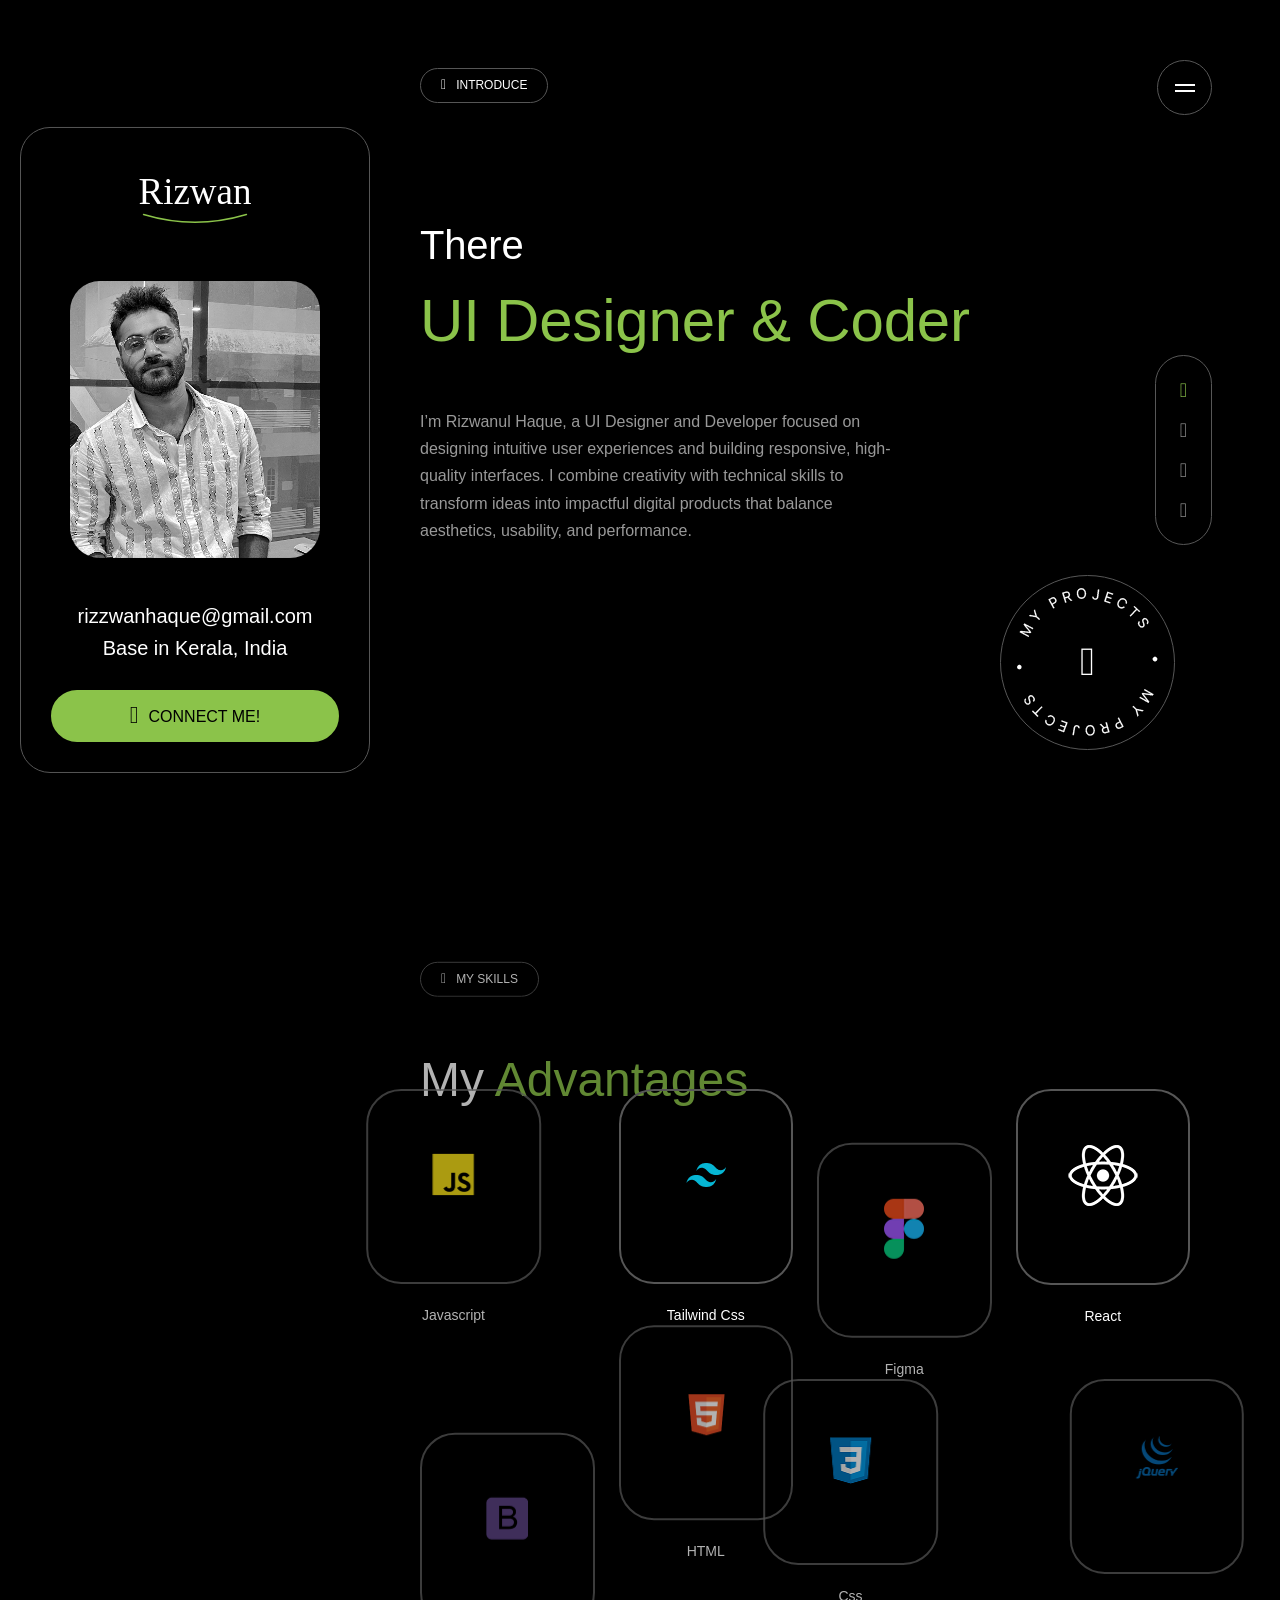
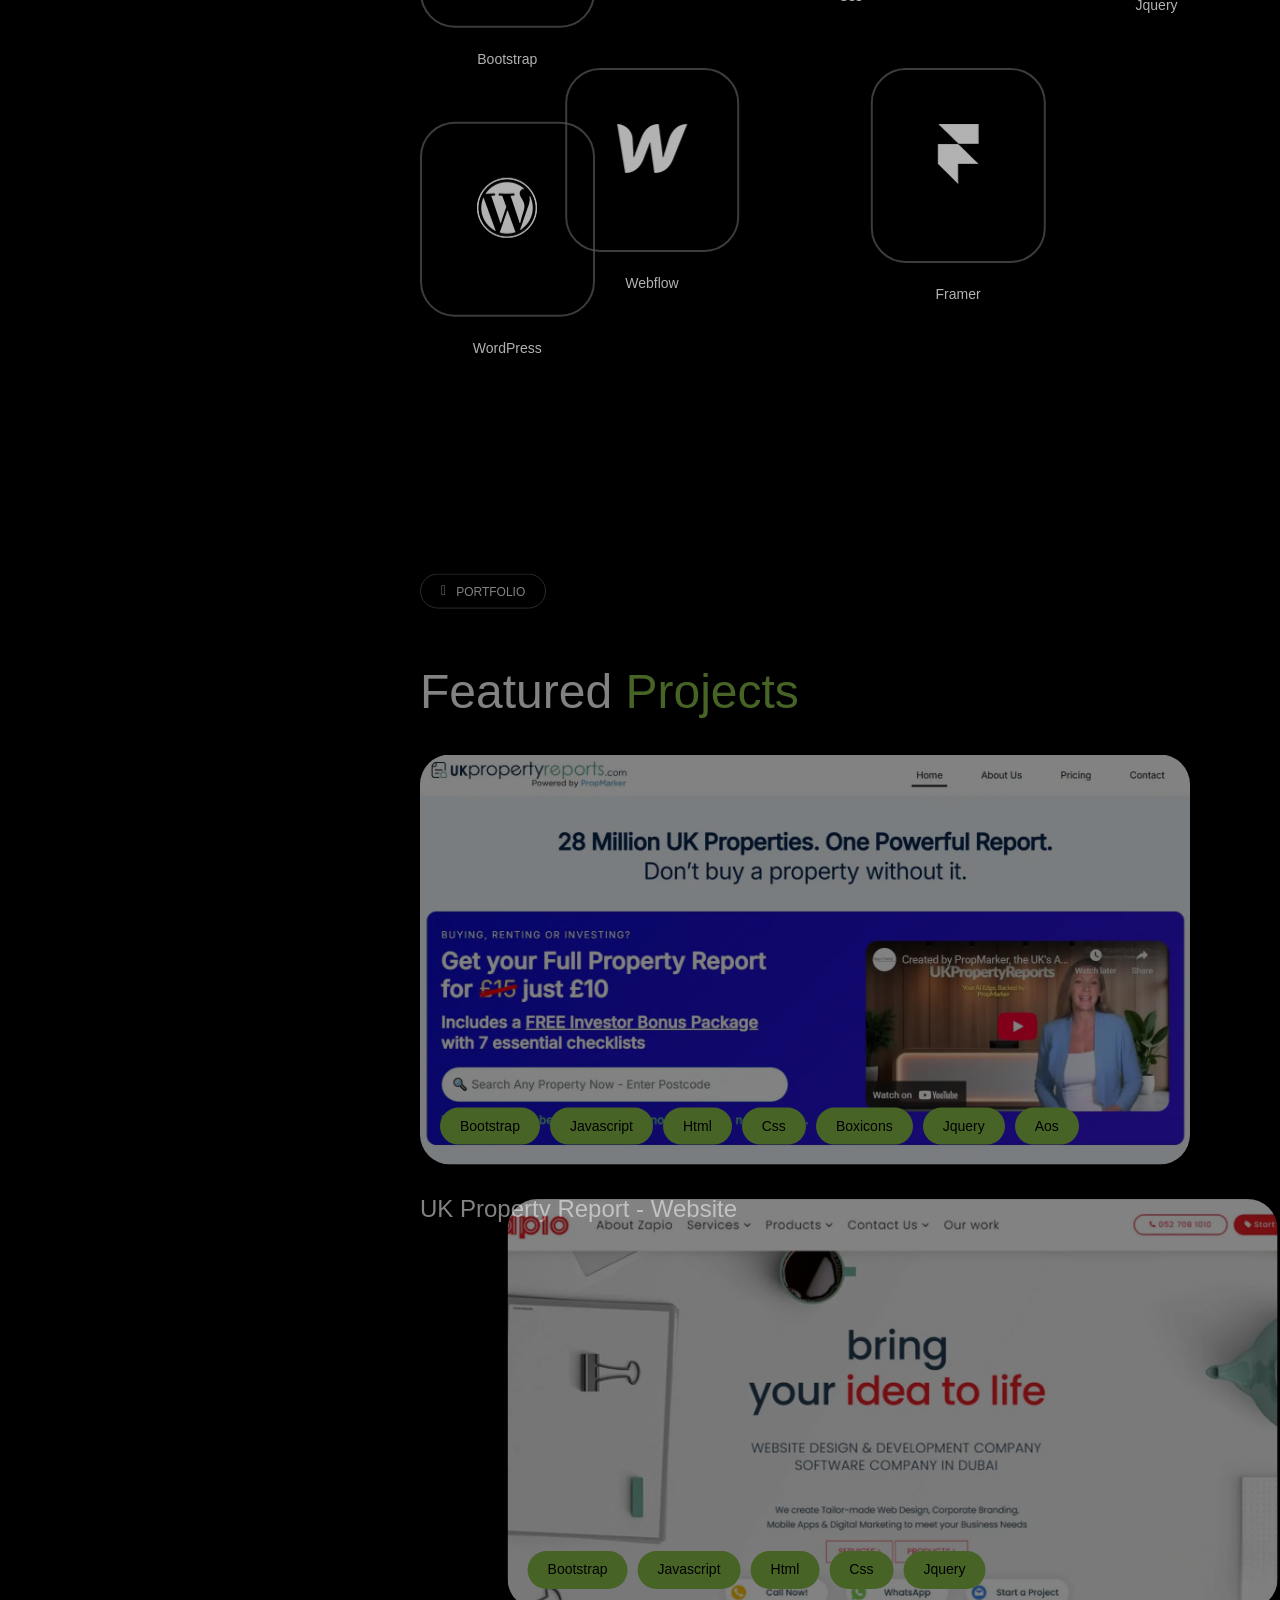
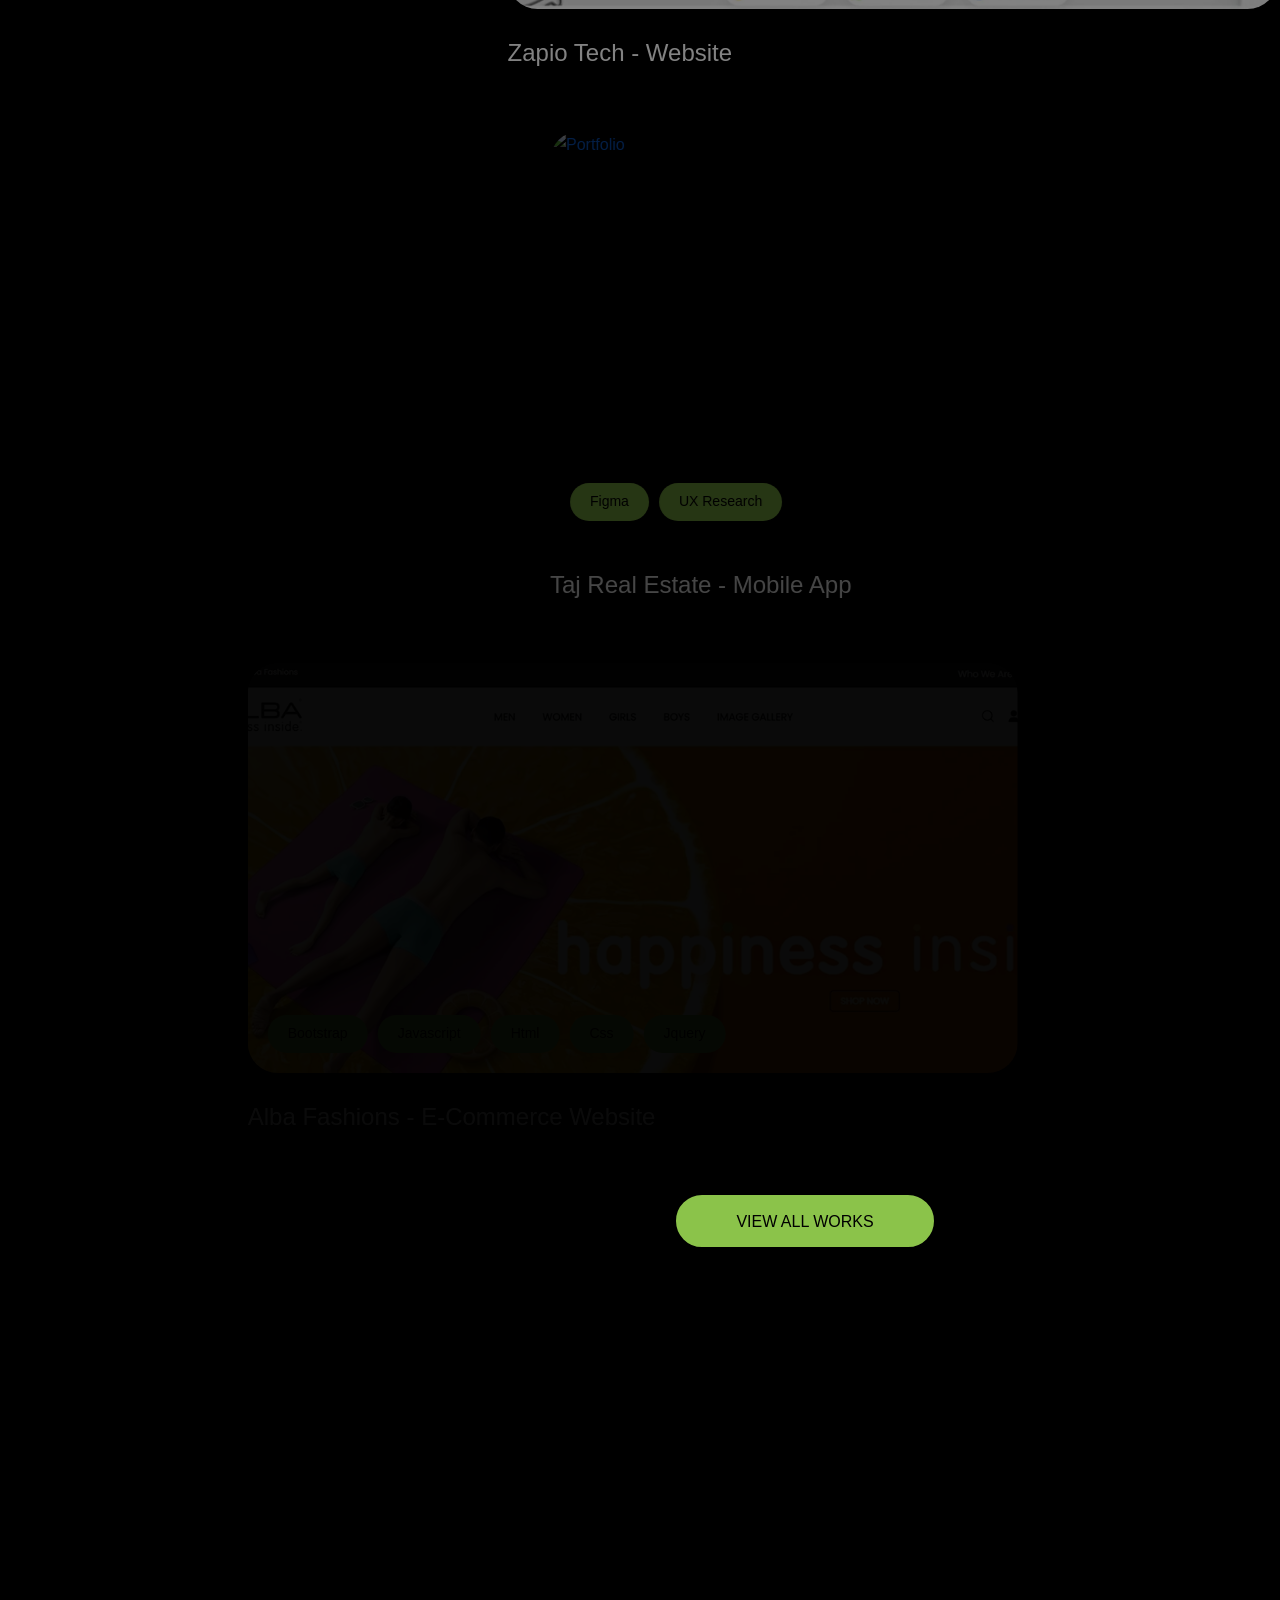
==== commit 3d5d6928: "Add files via upload" ====
--- a/index.html
+++ b/index.html
@@ -550,8 +550,36 @@
                                         </div>
                                         <h2><a href="https://zapiotech.com/" target="_blank">Zapio Tech - Website</a></h2>
                                     </div>
-                                </div>
-
+</div>
+
+
+
+
+
+<div class="col-md-12 scroll-animation" data-animation="fade_from_right">
+                                    <div class="portfolio-item portfolio-full">
+                                        <div class="portfolio-item-inner">
+
+                                        
+
+                                            <a href="taj-realestate.html" >
+                                                <img src="assets/images/mob-app.webp" alt="Portfolio">
+                                            </a>
+        
+                                            <ul class="portfolio-categories">
+                                                <li>
+                                                    <span>Figma</span>
+                                                </li>
+                                               
+                                                  <li>
+                                                    <span>UX Research</span>
+                                                </li>
+                                                
+                                            </ul>
+                                        </div>
+                                        <h2><a href="taj-realestate.html" target="_blank">Taj Real Estate - Mobile App</a></h2>
+                                    </div>
+                                </div>
 
 
  <div class="col-md-12 scroll-animation" data-animation="fade_from_left">
@@ -612,7 +640,7 @@
                             <h3 class="scroll-animation" data-animation="fade_from_bottom">rizzwanhaque@gmail.com</h3>
                             <p id="required-msg">* Marked fields are required to fill.</p>
 
-                            <form class="contact-form scroll-animation" data-animation="fade_from_bottom" method="POST" action="https://wpriverthemes.com/HTML/drake/mailer.php">
+                            <form class="contact-form scroll-animation" data-animation="fade_from_bottom" method="POST" action="mailer.php"> 
                                 <div class="alert alert-success messenger-box-contact__msg" style="display: none" role="alert">
                                     Your message was sent successfully.
                                 </div>
--- a/assets/css/line-awesome.min.css
+++ b/assets/css/line-awesome.min.css
@@ -0,0 +1,6600 @@
+.la,
+.lab,
+.lad,
+.lal,
+.lar,
+.las {
+  -moz-osx-font-smoothing: grayscale;
+  -webkit-font-smoothing: antialiased;
+  display: inline-block;
+  font-style: normal;
+  font-variant: normal;
+  text-rendering: auto;
+  line-height: 1;
+}
+.la-lg {
+  font-size: 1.33333em;
+  line-height: 0.75em;
+  vertical-align: -0.0667em;
+}
+.la-xs {
+  font-size: 0.75em;
+}
+.la-sm {
+  font-size: 0.875em;
+}
+.la-1x {
+  font-size: 1em;
+}
+.la-2x {
+  font-size: 2em;
+}
+.la-3x {
+  font-size: 3em;
+}
+.la-4x {
+  font-size: 4em;
+}
+.la-5x {
+  font-size: 5em;
+}
+.la-6x {
+  font-size: 6em;
+}
+.la-7x {
+  font-size: 7em;
+}
+.la-8x {
+  font-size: 8em;
+}
+.la-9x {
+  font-size: 9em;
+}
+.la-10x {
+  font-size: 10em;
+}
+.la-fw {
+  text-align: center;
+  width: 1.25em;
+}
+.la-ul {
+  list-style-type: none;
+  margin-left: 2.5em;
+  padding-left: 0;
+}
+.la-ul > li {
+  position: relative;
+}
+.la-li {
+  left: -2em;
+  position: absolute;
+  text-align: center;
+  width: 2em;
+  line-height: inherit;
+}
+.la-border {
+  border: solid 0.08em #eee;
+  border-radius: 0.1em;
+  padding: 0.2em 0.25em 0.15em;
+}
+.la-pull-left {
+  float: left;
+}
+.la-pull-right {
+  float: right;
+}
+.la.la-pull-left,
+.lab.la-pull-left,
+.lal.la-pull-left,
+.lar.la-pull-left,
+.las.la-pull-left {
+  margin-right: 0.3em;
+}
+.la.la-pull-right,
+.lab.la-pull-right,
+.lal.la-pull-right,
+.lar.la-pull-right,
+.las.la-pull-right {
+  margin-left: 0.3em;
+}
+.la-spin {
+  -webkit-animation: la-spin 2s infinite linear;
+  animation: la-spin 2s infinite linear;
+}
+.la-pulse {
+  -webkit-animation: la-spin 1s infinite steps(8);
+  animation: la-spin 1s infinite steps(8);
+}
+@-webkit-keyframes la-spin {
+  0% {
+    -webkit-transform: rotate(0);
+    transform: rotate(0);
+  }
+  100% {
+    -webkit-transform: rotate(360deg);
+    transform: rotate(360deg);
+  }
+}
+@keyframes la-spin {
+  0% {
+    -webkit-transform: rotate(0);
+    transform: rotate(0);
+  }
+  100% {
+    -webkit-transform: rotate(360deg);
+    transform: rotate(360deg);
+  }
+}
+.la-rotate-90 {
+  -webkit-transform: rotate(90deg);
+  transform: rotate(90deg);
+}
+.la-rotate-180 {
+  -webkit-transform: rotate(180deg);
+  transform: rotate(180deg);
+}
+.la-rotate-270 {
+  -webkit-transform: rotate(270deg);
+  transform: rotate(270deg);
+}
+.la-flip-horizontal {
+  -webkit-transform: scale(-1, 1);
+  transform: scale(-1, 1);
+}
+.la-flip-vertical {
+  -webkit-transform: scale(1, -1);
+  transform: scale(1, -1);
+}
+.la-flip-both,
+.la-flip-horizontal.la-flip-vertical {
+  -webkit-transform: scale(-1, -1);
+  transform: scale(-1, -1);
+}
+:root .la-flip-both,
+:root .la-flip-horizontal,
+:root .la-flip-vertical,
+:root .la-rotate-180,
+:root .la-rotate-270,
+:root .la-rotate-90 {
+  -webkit-filter: none;
+  filter: none;
+}
+.la-stack {
+  display: inline-block;
+  height: 2em;
+  line-height: 2em;
+  position: relative;
+  vertical-align: middle;
+  width: 2.5em;
+}
+.la-stack-1x,
+.la-stack-2x {
+  left: 0;
+  position: absolute;
+  text-align: center;
+  width: 100%;
+}
+.la-stack-1x {
+  line-height: inherit;
+}
+.la-stack-2x {
+  font-size: 2em;
+}
+.la-inverse {
+  color: #fff;
+}
+.la-500px:before {
+  content: '\f26e';
+}
+.la-accessible-icon:before {
+  content: '\f368';
+}
+.la-accusoft:before {
+  content: '\f369';
+}
+.la-acquisitions-incorporated:before {
+  content: '\f6af';
+}
+.la-ad:before {
+  content: '\f641';
+}
+.la-address-book:before {
+  content: '\f2b9';
+}
+.la-address-card:before {
+  content: '\f2bb';
+}
+.la-adjust:before {
+  content: '\f042';
+}
+.la-adn:before {
+  content: '\f170';
+}
+.la-adobe:before {
+  content: '\f778';
+}
+.la-adversal:before {
+  content: '\f36a';
+}
+.la-affiliatetheme:before {
+  content: '\f36b';
+}
+.la-air-freshener:before {
+  content: '\f5d0';
+}
+.la-airbnb:before {
+  content: '\f834';
+}
+.la-algolia:before {
+  content: '\f36c';
+}
+.la-align-center:before {
+  content: '\f037';
+}
+.la-align-justify:before {
+  content: '\f039';
+}
+.la-align-left:before {
+  content: '\f036';
+}
+.la-align-right:before {
+  content: '\f038';
+}
+.la-alipay:before {
+  content: '\f642';
+}
+.la-allergies:before {
+  content: '\f461';
+}
+.la-amazon:before {
+  content: '\f270';
+}
+.la-amazon-pay:before {
+  content: '\f42c';
+}
+.la-ambulance:before {
+  content: '\f0f9';
+}
+.la-american-sign-language-interpreting:before {
+  content: '\f2a3';
+}
+.la-amilia:before {
+  content: '\f36d';
+}
+.la-anchor:before {
+  content: '\f13d';
+}
+.la-android:before {
+  content: '\f17b';
+}
+.la-angellist:before {
+  content: '\f209';
+}
+.la-angle-double-down:before {
+  content: '\f103';
+}
+.la-angle-double-left:before {
+  content: '\f100';
+}
+.la-angle-double-right:before {
+  content: '\f101';
+}
+.la-angle-double-up:before {
+  content: '\f102';
+}
+.la-angle-down:before {
+  content: '\f107';
+}
+.la-angle-left:before {
+  content: '\f104';
+}
+.la-angle-right:before {
+  content: '\f105';
+}
+.la-angle-up:before {
+  content: '\f106';
+}
+.la-angry:before {
+  content: '\f556';
+}
+.la-angrycreative:before {
+  content: '\f36e';
+}
+.la-angular:before {
+  content: '\f420';
+}
+.la-ankh:before {
+  content: '\f644';
+}
+.la-app-store:before {
+  content: '\f36f';
+}
+.la-app-store-ios:before {
+  content: '\f370';
+}
+.la-apper:before {
+  content: '\f371';
+}
+.la-apple:before {
+  content: '\f179';
+}
+.la-apple-alt:before {
+  content: '\f5d1';
+}
+.la-apple-pay:before {
+  content: '\f415';
+}
+.la-archive:before {
+  content: '\f187';
+}
+.la-archway:before {
+  content: '\f557';
+}
+.la-arrow-alt-circle-down:before {
+  content: '\f358';
+}
+.la-arrow-alt-circle-left:before {
+  content: '\f359';
+}
+.la-arrow-alt-circle-right:before {
+  content: '\f35a';
+}
+.la-arrow-alt-circle-up:before {
+  content: '\f35b';
+}
+.la-arrow-circle-down:before {
+  content: '\f0ab';
+}
+.la-arrow-circle-left:before {
+  content: '\f0a8';
+}
+.la-arrow-circle-right:before {
+  content: '\f0a9';
+}
+.la-arrow-circle-up:before {
+  content: '\f0aa';
+}
+.la-arrow-down:before {
+  content: '\f063';
+}
+.la-arrow-left:before {
+  content: '\f060';
+}
+.la-arrow-right:before {
+  content: '\f061';
+}
+.la-arrow-up:before {
+  content: '\f062';
+}
+.la-arrows-alt:before {
+  content: '\f0b2';
+}
+.la-arrows-alt-h:before {
+  content: '\f337';
+}
+.la-arrows-alt-v:before {
+  content: '\f338';
+}
+.la-artstation:before {
+  content: '\f77a';
+}
+.la-assistive-listening-systems:before {
+  content: '\f2a2';
+}
+.la-asterisk:before {
+  content: '\f069';
+}
+.la-asymmetrik:before {
+  content: '\f372';
+}
+.la-at:before {
+  content: '\f1fa';
+}
+.la-atlas:before {
+  content: '\f558';
+}
+.la-atlassian:before {
+  content: '\f77b';
+}
+.la-atom:before {
+  content: '\f5d2';
+}
+.la-audible:before {
+  content: '\f373';
+}
+.la-audio-description:before {
+  content: '\f29e';
+}
+.la-autoprefixer:before {
+  content: '\f41c';
+}
+.la-avianex:before {
+  content: '\f374';
+}
+.la-aviato:before {
+  content: '\f421';
+}
+.la-award:before {
+  content: '\f559';
+}
+.la-aws:before {
+  content: '\f375';
+}
+.la-baby:before {
+  content: '\f77c';
+}
+.la-baby-carriage:before {
+  content: '\f77d';
+}
+.la-backspace:before {
+  content: '\f55a';
+}
+.la-backward:before {
+  content: '\f04a';
+}
+.la-bacon:before {
+  content: '\f7e5';
+}
+.la-balance-scale:before {
+  content: '\f24e';
+}
+.la-balance-scale-left:before {
+  content: '\f515';
+}
+.la-balance-scale-right:before {
+  content: '\f516';
+}
+.la-ban:before {
+  content: '\f05e';
+}
+.la-band-aid:before {
+  content: '\f462';
+}
+.la-bandcamp:before {
+  content: '\f2d5';
+}
+.la-barcode:before {
+  content: '\f02a';
+}
+.la-bars:before {
+  content: '\f0c9';
+}
+.la-baseball-ball:before {
+  content: '\f433';
+}
+.la-basketball-ball:before {
+  content: '\f434';
+}
+.la-bath:before {
+  content: '\f2cd';
+}
+.la-battery-empty:before {
+  content: '\f244';
+}
+.la-battery-full:before {
+  content: '\f240';
+}
+.la-battery-half:before {
+  content: '\f242';
+}
+.la-battery-quarter:before {
+  content: '\f243';
+}
+.la-battery-three-quarters:before {
+  content: '\f241';
+}
+.la-battle-net:before {
+  content: '\f835';
+}
+.la-bed:before {
+  content: '\f236';
+}
+.la-beer:before {
+  content: '\f0fc';
+}
+.la-behance:before {
+  content: '\f1b4';
+}
+.la-behance-square:before {
+  content: '\f1b5';
+}
+.la-bell:before {
+  content: '\f0f3';
+}
+.la-bell-slash:before {
+  content: '\f1f6';
+}
+.la-bezier-curve:before {
+  content: '\f55b';
+}
+.la-bible:before {
+  content: '\f647';
+}
+.la-bicycle:before {
+  content: '\f206';
+}
+.la-biking:before {
+  content: '\f84a';
+}
+.la-bimobject:before {
+  content: '\f378';
+}
+.la-binoculars:before {
+  content: '\f1e5';
+}
+.la-biohazard:before {
+  content: '\f780';
+}
+.la-birthday-cake:before {
+  content: '\f1fd';
+}
+.la-bitbucket:before {
+  content: '\f171';
+}
+.la-bitcoin:before {
+  content: '\f379';
+}
+.la-bity:before {
+  content: '\f37a';
+}
+.la-black-tie:before {
+  content: '\f27e';
+}
+.la-blackberry:before {
+  content: '\f37b';
+}
+.la-blender:before {
+  content: '\f517';
+}
+.la-blender-phone:before {
+  content: '\f6b6';
+}
+.la-blind:before {
+  content: '\f29d';
+}
+.la-blog:before {
+  content: '\f781';
+}
+.la-blogger:before {
+  content: '\f37c';
+}
+.la-blogger-b:before {
+  content: '\f37d';
+}
+.la-bluetooth:before {
+  content: '\f293';
+}
+.la-bluetooth-b:before {
+  content: '\f294';
+}
+.la-bold:before {
+  content: '\f032';
+}
+.la-bolt:before {
+  content: '\f0e7';
+}
+.la-bomb:before {
+  content: '\f1e2';
+}
+.la-bone:before {
+  content: '\f5d7';
+}
+.la-bong:before {
+  content: '\f55c';
+}
+.la-book:before {
+  content: '\f02d';
+}
+.la-book-dead:before {
+  content: '\f6b7';
+}
+.la-book-medical:before {
+  content: '\f7e6';
+}
+.la-book-open:before {
+  content: '\f518';
+}
+.la-book-reader:before {
+  content: '\f5da';
+}
+.la-bookmark:before {
+  content: '\f02e';
+}
+.la-bootstrap:before {
+  content: '\f836';
+}
+.la-border-all:before {
+  content: '\f84c';
+}
+.la-border-none:before {
+  content: '\f850';
+}
+.la-border-style:before {
+  content: '\f853';
+}
+.la-bowling-ball:before {
+  content: '\f436';
+}
+.la-box:before {
+  content: '\f466';
+}
+.la-box-open:before {
+  content: '\f49e';
+}
+.la-boxes:before {
+  content: '\f468';
+}
+.la-braille:before {
+  content: '\f2a1';
+}
+.la-brain:before {
+  content: '\f5dc';
+}
+.la-bread-slice:before {
+  content: '\f7ec';
+}
+.la-briefcase:before {
+  content: '\f0b1';
+}
+.la-briefcase-medical:before {
+  content: '\f469';
+}
+.la-broadcast-tower:before {
+  content: '\f519';
+}
+.la-broom:before {
+  content: '\f51a';
+}
+.la-brush:before {
+  content: '\f55d';
+}
+.la-btc:before {
+  content: '\f15a';
+}
+.la-buffer:before {
+  content: '\f837';
+}
+.la-bug:before {
+  content: '\f188';
+}
+.la-building:before {
+  content: '\f1ad';
+}
+.la-bullhorn:before {
+  content: '\f0a1';
+}
+.la-bullseye:before {
+  content: '\f140';
+}
+.la-burn:before {
+  content: '\f46a';
+}
+.la-buromobelexperte:before {
+  content: '\f37f';
+}
+.la-bus:before {
+  content: '\f207';
+}
+.la-bus-alt:before {
+  content: '\f55e';
+}
+.la-business-time:before {
+  content: '\f64a';
+}
+.la-buy-n-large:before {
+  content: '\f8a6';
+}
+.la-buysellads:before {
+  content: '\f20d';
+}
+.la-calculator:before {
+  content: '\f1ec';
+}
+.la-calendar:before {
+  content: '\f133';
+}
+.la-calendar-alt:before {
+  content: '\f073';
+}
+.la-calendar-check:before {
+  content: '\f274';
+}
+.la-calendar-day:before {
+  content: '\f783';
+}
+.la-calendar-minus:before {
+  content: '\f272';
+}
+.la-calendar-plus:before {
+  content: '\f271';
+}
+.la-calendar-times:before {
+  content: '\f273';
+}
+.la-calendar-week:before {
+  content: '\f784';
+}
+.la-camera:before {
+  content: '\f030';
+}
+.la-camera-retro:before {
+  content: '\f083';
+}
+.la-campground:before {
+  content: '\f6bb';
+}
+.la-canadian-maple-leaf:before {
+  content: '\f785';
+}
+.la-candy-cane:before {
+  content: '\f786';
+}
+.la-cannabis:before {
+  content: '\f55f';
+}
+.la-capsules:before {
+  content: '\f46b';
+}
+.la-car:before {
+  content: '\f1b9';
+}
+.la-car-alt:before {
+  content: '\f5de';
+}
+.la-car-battery:before {
+  content: '\f5df';
+}
+.la-car-crash:before {
+  content: '\f5e1';
+}
+.la-car-side:before {
+  content: '\f5e4';
+}
+.la-caret-down:before {
+  content: '\f0d7';
+}
+.la-caret-left:before {
+  content: '\f0d9';
+}
+.la-caret-right:before {
+  content: '\f0da';
+}
+.la-caret-square-down:before {
+  content: '\f150';
+}
+.la-caret-square-left:before {
+  content: '\f191';
+}
+.la-caret-square-right:before {
+  content: '\f152';
+}
+.la-caret-square-up:before {
+  content: '\f151';
+}
+.la-caret-up:before {
+  content: '\f0d8';
+}
+.la-carrot:before {
+  content: '\f787';
+}
+.la-cart-arrow-down:before {
+  content: '\f218';
+}
+.la-cart-plus:before {
+  content: '\f217';
+}
+.la-cash-register:before {
+  content: '\f788';
+}
+.la-cat:before {
+  content: '\f6be';
+}
+.la-cc-amazon-pay:before {
+  content: '\f42d';
+}
+.la-cc-amex:before {
+  content: '\f1f3';
+}
+.la-cc-apple-pay:before {
+  content: '\f416';
+}
+.la-cc-diners-club:before {
+  content: '\f24c';
+}
+.la-cc-discover:before {
+  content: '\f1f2';
+}
+.la-cc-jcb:before {
+  content: '\f24b';
+}
+.la-cc-mastercard:before {
+  content: '\f1f1';
+}
+.la-cc-paypal:before {
+  content: '\f1f4';
+}
+.la-cc-stripe:before {
+  content: '\f1f5';
+}
+.la-cc-visa:before {
+  content: '\f1f0';
+}
+.la-centercode:before {
+  content: '\f380';
+}
+.la-centos:before {
+  content: '\f789';
+}
+.la-certificate:before {
+  content: '\f0a3';
+}
+.la-chair:before {
+  content: '\f6c0';
+}
+.la-chalkboard:before {
+  content: '\f51b';
+}
+.la-chalkboard-teacher:before {
+  content: '\f51c';
+}
+.la-charging-station:before {
+  content: '\f5e7';
+}
+.la-chart-area:before {
+  content: '\f1fe';
+}
+.la-chart-bar:before {
+  content: '\f080';
+}
+.la-chart-line:before {
+  content: '\f201';
+}
+.la-chart-pie:before {
+  content: '\f200';
+}
+.la-check:before {
+  content: '\f00c';
+}
+.la-check-circle:before {
+  content: '\f058';
+}
+.la-check-double:before {
+  content: '\f560';
+}
+.la-check-square:before {
+  content: '\f14a';
+}
+.la-cheese:before {
+  content: '\f7ef';
+}
+.la-chess:before {
+  content: '\f439';
+}
+.la-chess-bishop:before {
+  content: '\f43a';
+}
+.la-chess-board:before {
+  content: '\f43c';
+}
+.la-chess-king:before {
+  content: '\f43f';
+}
+.la-chess-knight:before {
+  content: '\f441';
+}
+.la-chess-pawn:before {
+  content: '\f443';
+}
+.la-chess-queen:before {
+  content: '\f445';
+}
+.la-chess-rook:before {
+  content: '\f447';
+}
+.la-chevron-circle-down:before {
+  content: '\f13a';
+}
+.la-chevron-circle-left:before {
+  content: '\f137';
+}
+.la-chevron-circle-right:before {
+  content: '\f138';
+}
+.la-chevron-circle-up:before {
+  content: '\f139';
+}
+.la-chevron-down:before {
+  content: '\f078';
+}
+.la-chevron-left:before {
+  content: '\f053';
+}
+.la-chevron-right:before {
+  content: '\f054';
+}
+.la-chevron-up:before {
+  content: '\f077';
+}
+.la-child:before {
+  content: '\f1ae';
+}
+.la-chrome:before {
+  content: '\f268';
+}
+.la-chromecast:before {
+  content: '\f838';
+}
+.la-church:before {
+  content: '\f51d';
+}
+.la-circle:before {
+  content: '\f111';
+}
+.la-circle-notch:before {
+  content: '\f1ce';
+}
+.la-city:before {
+  content: '\f64f';
+}
+.la-clinic-medical:before {
+  content: '\f7f2';
+}
+.la-clipboard:before {
+  content: '\f328';
+}
+.la-clipboard-check:before {
+  content: '\f46c';
+}
+.la-clipboard-list:before {
+  content: '\f46d';
+}
+.la-clock:before {
+  content: '\f017';
+}
+.la-clone:before {
+  content: '\f24d';
+}
+.la-closed-captioning:before {
+  content: '\f20a';
+}
+.la-cloud:before {
+  content: '\f0c2';
+}
+.la-cloud-download-alt:before {
+  content: '\f381';
+}
+.la-cloud-meatball:before {
+  content: '\f73b';
+}
+.la-cloud-moon:before {
+  content: '\f6c3';
+}
+.la-cloud-moon-rain:before {
+  content: '\f73c';
+}
+.la-cloud-rain:before {
+  content: '\f73d';
+}
+.la-cloud-showers-heavy:before {
+  content: '\f740';
+}
+.la-cloud-sun:before {
+  content: '\f6c4';
+}
+.la-cloud-sun-rain:before {
+  content: '\f743';
+}
+.la-cloud-upload-alt:before {
+  content: '\f382';
+}
+.la-cloudscale:before {
+  content: '\f383';
+}
+.la-cloudsmith:before {
+  content: '\f384';
+}
+.la-cloudversify:before {
+  content: '\f385';
+}
+.la-cocktail:before {
+  content: '\f561';
+}
+.la-code:before {
+  content: '\f121';
+}
+.la-code-branch:before {
+  content: '\f126';
+}
+.la-codepen:before {
+  content: '\f1cb';
+}
+.la-codiepie:before {
+  content: '\f284';
+}
+.la-coffee:before {
+  content: '\f0f4';
+}
+.la-cog:before {
+  content: '\f013';
+}
+.la-cogs:before {
+  content: '\f085';
+}
+.la-coins:before {
+  content: '\f51e';
+}
+.la-columns:before {
+  content: '\f0db';
+}
+.la-comment:before {
+  content: '\f075';
+}
+.la-comment-alt:before {
+  content: '\f27a';
+}
+.la-comment-dollar:before {
+  content: '\f651';
+}
+.la-comment-dots:before {
+  content: '\f4ad';
+}
+.la-comment-medical:before {
+  content: '\f7f5';
+}
+.la-comment-slash:before {
+  content: '\f4b3';
+}
+.la-comments:before {
+  content: '\f086';
+}
+.la-comments-dollar:before {
+  content: '\f653';
+}
+.la-compact-disc:before {
+  content: '\f51f';
+}
+.la-compass:before {
+  content: '\f14e';
+}
+.la-compress:before {
+  content: '\f066';
+}
+.la-compress-arrows-alt:before {
+  content: '\f78c';
+}
+.la-concierge-bell:before {
+  content: '\f562';
+}
+.la-confluence:before {
+  content: '\f78d';
+}
+.la-connectdevelop:before {
+  content: '\f20e';
+}
+.la-contao:before {
+  content: '\f26d';
+}
+.la-cookie:before {
+  content: '\f563';
+}
+.la-cookie-bite:before {
+  content: '\f564';
+}
+.la-copy:before {
+  content: '\f0c5';
+}
+.la-copyright:before {
+  content: '\f1f9';
+}
+.la-cotton-bureau:before {
+  content: '\f89e';
+}
+.la-couch:before {
+  content: '\f4b8';
+}
+.la-cpanel:before {
+  content: '\f388';
+}
+.la-creative-commons:before {
+  content: '\f25e';
+}
+.la-creative-commons-by:before {
+  content: '\f4e7';
+}
+.la-creative-commons-nc:before {
+  content: '\f4e8';
+}
+.la-creative-commons-nc-eu:before {
+  content: '\f4e9';
+}
+.la-creative-commons-nc-jp:before {
+  content: '\f4ea';
+}
+.la-creative-commons-nd:before {
+  content: '\f4eb';
+}
+.la-creative-commons-pd:before {
+  content: '\f4ec';
+}
+.la-creative-commons-pd-alt:before {
+  content: '\f4ed';
+}
+.la-creative-commons-remix:before {
+  content: '\f4ee';
+}
+.la-creative-commons-sa:before {
+  content: '\f4ef';
+}
+.la-creative-commons-sampling:before {
+  content: '\f4f0';
+}
+.la-creative-commons-sampling-plus:before {
+  content: '\f4f1';
+}
+.la-creative-commons-share:before {
+  content: '\f4f2';
+}
+.la-creative-commons-zero:before {
+  content: '\f4f3';
+}
+.la-credit-card:before {
+  content: '\f09d';
+}
+.la-critical-role:before {
+  content: '\f6c9';
+}
+.la-crop:before {
+  content: '\f125';
+}
+.la-crop-alt:before {
+  content: '\f565';
+}
+.la-cross:before {
+  content: '\f654';
+}
+.la-crosshairs:before {
+  content: '\f05b';
+}
+.la-crow:before {
+  content: '\f520';
+}
+.la-crown:before {
+  content: '\f521';
+}
+.la-crutch:before {
+  content: '\f7f7';
+}
+.la-css3:before {
+  content: '\f13c';
+}
+.la-css3-alt:before {
+  content: '\f38b';
+}
+.la-cube:before {
+  content: '\f1b2';
+}
+.la-cubes:before {
+  content: '\f1b3';
+}
+.la-cut:before {
+  content: '\f0c4';
+}
+.la-cuttlefish:before {
+  content: '\f38c';
+}
+.la-d-and-d:before {
+  content: '\f38d';
+}
+.la-d-and-d-beyond:before {
+  content: '\f6ca';
+}
+.la-dashcube:before {
+  content: '\f210';
+}
+.la-database:before {
+  content: '\f1c0';
+}
+.la-deaf:before {
+  content: '\f2a4';
+}
+.la-delicious:before {
+  content: '\f1a5';
+}
+.la-democrat:before {
+  content: '\f747';
+}
+.la-deploydog:before {
+  content: '\f38e';
+}
+.la-deskpro:before {
+  content: '\f38f';
+}
+.la-desktop:before {
+  content: '\f108';
+}
+.la-dev:before {
+  content: '\f6cc';
+}
+.la-deviantart:before {
+  content: '\f1bd';
+}
+.la-dharmachakra:before {
+  content: '\f655';
+}
+.la-dhl:before {
+  content: '\f790';
+}
+.la-diagnoses:before {
+  content: '\f470';
+}
+.la-diaspora:before {
+  content: '\f791';
+}
+.la-dice:before {
+  content: '\f522';
+}
+.la-dice-d20:before {
+  content: '\f6cf';
+}
+.la-dice-d6:before {
+  content: '\f6d1';
+}
+.la-dice-five:before {
+  content: '\f523';
+}
+.la-dice-four:before {
+  content: '\f524';
+}
+.la-dice-one:before {
+  content: '\f525';
+}
+.la-dice-six:before {
+  content: '\f526';
+}
+.la-dice-three:before {
+  content: '\f527';
+}
+.la-dice-two:before {
+  content: '\f528';
+}
+.la-digg:before {
+  content: '\f1a6';
+}
+.la-digital-ocean:before {
+  content: '\f391';
+}
+.la-digital-tachograph:before {
+  content: '\f566';
+}
+.la-directions:before {
+  content: '\f5eb';
+}
+.la-discord:before {
+  content: '\f392';
+}
+.la-discourse:before {
+  content: '\f393';
+}
+.la-divide:before {
+  content: '\f529';
+}
+.la-dizzy:before {
+  content: '\f567';
+}
+.la-dna:before {
+  content: '\f471';
+}
+.la-dochub:before {
+  content: '\f394';
+}
+.la-docker:before {
+  content: '\f395';
+}
+.la-dog:before {
+  content: '\f6d3';
+}
+.la-dollar-sign:before {
+  content: '\f155';
+}
+.la-dolly:before {
+  content: '\f472';
+}
+.la-dolly-flatbed:before {
+  content: '\f474';
+}
+.la-donate:before {
+  content: '\f4b9';
+}
+.la-door-closed:before {
+  content: '\f52a';
+}
+.la-door-open:before {
+  content: '\f52b';
+}
+.la-dot-circle:before {
+  content: '\f192';
+}
+.la-dove:before {
+  content: '\f4ba';
+}
+.la-download:before {
+  content: '\f019';
+}
+.la-draft2digital:before {
+  content: '\f396';
+}
+.la-drafting-compass:before {
+  content: '\f568';
+}
+.la-dragon:before {
+  content: '\f6d5';
+}
+.la-draw-polygon:before {
+  content: '\f5ee';
+}
+.la-dribbble:before {
+  content: '\f17d';
+}
+.la-dribbble-square:before {
+  content: '\f397';
+}
+.la-dropbox:before {
+  content: '\f16b';
+}
+.la-drum:before {
+  content: '\f569';
+}
+.la-drum-steelpan:before {
+  content: '\f56a';
+}
+.la-drumstick-bite:before {
+  content: '\f6d7';
+}
+.la-drupal:before {
+  content: '\f1a9';
+}
+.la-dumbbell:before {
+  content: '\f44b';
+}
+.la-dumpster:before {
+  content: '\f793';
+}
+.la-dumpster-fire:before {
+  content: '\f794';
+}
+.la-dungeon:before {
+  content: '\f6d9';
+}
+.la-dyalog:before {
+  content: '\f399';
+}
+.la-earlybirds:before {
+  content: '\f39a';
+}
+.la-ebay:before {
+  content: '\f4f4';
+}
+.la-edge:before {
+  content: '\f282';
+}
+.la-edit:before {
+  content: '\f044';
+}
+.la-egg:before {
+  content: '\f7fb';
+}
+.la-eject:before {
+  content: '\f052';
+}
+.la-elementor:before {
+  content: '\f430';
+}
+.la-ellipsis-h:before {
+  content: '\f141';
+}
+.la-ellipsis-v:before {
+  content: '\f142';
+}
+.la-ello:before {
+  content: '\f5f1';
+}
+.la-ember:before {
+  content: '\f423';
+}
+.la-empire:before {
+  content: '\f1d1';
+}
+.la-envelope:before {
+  content: '\f0e0';
+}
+.la-envelope-open:before {
+  content: '\f2b6';
+}
+.la-envelope-open-text:before {
+  content: '\f658';
+}
+.la-envelope-square:before {
+  content: '\f199';
+}
+.la-envira:before {
+  content: '\f299';
+}
+.la-equals:before {
+  content: '\f52c';
+}
+.la-eraser:before {
+  content: '\f12d';
+}
+.la-erlang:before {
+  content: '\f39d';
+}
+.la-ethereum:before {
+  content: '\f42e';
+}
+.la-ethernet:before {
+  content: '\f796';
+}
+.la-etsy:before {
+  content: '\f2d7';
+}
+.la-euro-sign:before {
+  content: '\f153';
+}
+.la-evernote:before {
+  content: '\f839';
+}
+.la-exchange-alt:before {
+  content: '\f362';
+}
+.la-exclamation:before {
+  content: '\f12a';
+}
+.la-exclamation-circle:before {
+  content: '\f06a';
+}
+.la-exclamation-triangle:before {
+  content: '\f071';
+}
+.la-expand:before {
+  content: '\f065';
+}
+.la-expand-arrows-alt:before {
+  content: '\f31e';
+}
+.la-expeditedssl:before {
+  content: '\f23e';
+}
+.la-external-link-alt:before {
+  content: '\f35d';
+}
+.la-external-link-square-alt:before {
+  content: '\f360';
+}
+.la-eye:before {
+  content: '\f06e';
+}
+.la-eye-dropper:before {
+  content: '\f1fb';
+}
+.la-eye-slash:before {
+  content: '\f070';
+}
+.la-facebook:before {
+  content: '\f09a';
+}
+.la-facebook-f:before {
+  content: '\f39e';
+}
+.la-facebook-messenger:before {
+  content: '\f39f';
+}
+.la-facebook-square:before {
+  content: '\f082';
+}
+.la-fan:before {
+  content: '\f863';
+}
+.la-fantasy-flight-games:before {
+  content: '\f6dc';
+}
+.la-fast-backward:before {
+  content: '\f049';
+}
+.la-fast-forward:before {
+  content: '\f050';
+}
+.la-fax:before {
+  content: '\f1ac';
+}
+.la-feather:before {
+  content: '\f52d';
+}
+.la-feather-alt:before {
+  content: '\f56b';
+}
+.la-fedex:before {
+  content: '\f797';
+}
+.la-fedora:before {
+  content: '\f798';
+}
+.la-female:before {
+  content: '\f182';
+}
+.la-fighter-jet:before {
+  content: '\f0fb';
+}
+.la-figma:before {
+  content: '\f799';
+}
+.la-file:before {
+  content: '\f15b';
+}
+.la-file-alt:before {
+  content: '\f15c';
+}
+.la-file-archive:before {
+  content: '\f1c6';
+}
+.la-file-audio:before {
+  content: '\f1c7';
+}
+.la-file-code:before {
+  content: '\f1c9';
+}
+.la-file-contract:before {
+  content: '\f56c';
+}
+.la-file-csv:before {
+  content: '\f6dd';
+}
+.la-file-download:before {
+  content: '\f56d';
+}
+.la-file-excel:before {
+  content: '\f1c3';
+}
+.la-file-export:before {
+  content: '\f56e';
+}
+.la-file-image:before {
+  content: '\f1c5';
+}
+.la-file-import:before {
+  content: '\f56f';
+}
+.la-file-invoice:before {
+  content: '\f570';
+}
+.la-file-invoice-dollar:before {
+  content: '\f571';
+}
+.la-file-medical:before {
+  content: '\f477';
+}
+.la-file-medical-alt:before {
+  content: '\f478';
+}
+.la-file-pdf:before {
+  content: '\f1c1';
+}
+.la-file-powerpoint:before {
+  content: '\f1c4';
+}
+.la-file-prescription:before {
+  content: '\f572';
+}
+.la-file-signature:before {
+  content: '\f573';
+}
+.la-file-upload:before {
+  content: '\f574';
+}
+.la-file-video:before {
+  content: '\f1c8';
+}
+.la-file-word:before {
+  content: '\f1c2';
+}
+.la-fill:before {
+  content: '\f575';
+}
+.la-fill-drip:before {
+  content: '\f576';
+}
+.la-film:before {
+  content: '\f008';
+}
+.la-filter:before {
+  content: '\f0b0';
+}
+.la-fingerprint:before {
+  content: '\f577';
+}
+.la-fire:before {
+  content: '\f06d';
+}
+.la-fire-alt:before {
+  content: '\f7e4';
+}
+.la-fire-extinguisher:before {
+  content: '\f134';
+}
+.la-firefox:before {
+  content: '\f269';
+}
+.la-first-aid:before {
+  content: '\f479';
+}
+.la-first-order:before {
+  content: '\f2b0';
+}
+.la-first-order-alt:before {
+  content: '\f50a';
+}
+.la-firstdraft:before {
+  content: '\f3a1';
+}
+.la-fish:before {
+  content: '\f578';
+}
+.la-fist-raised:before {
+  content: '\f6de';
+}
+.la-flag:before {
+  content: '\f024';
+}
+.la-flag-checkered:before {
+  content: '\f11e';
+}
+.la-flag-usa:before {
+  content: '\f74d';
+}
+.la-flask:before {
+  content: '\f0c3';
+}
+.la-flickr:before {
+  content: '\f16e';
+}
+.la-flipboard:before {
+  content: '\f44d';
+}
+.la-flushed:before {
+  content: '\f579';
+}
+.la-fly:before {
+  content: '\f417';
+}
+.la-folder:before {
+  content: '\f07b';
+}
+.la-folder-minus:before {
+  content: '\f65d';
+}
+.la-folder-open:before {
+  content: '\f07c';
+}
+.la-folder-plus:before {
+  content: '\f65e';
+}
+.la-font:before {
+  content: '\f031';
+}
+.la-font-awesome:before {
+  content: '\f2b4';
+}
+.la-font-awesome-alt:before {
+  content: '\f35c';
+}
+.la-font-awesome-flag:before {
+  content: '\f425';
+}
+.la-font-awesome-logo-full:before {
+  content: '\f4e6';
+}
+.la-fonticons:before {
+  content: '\f280';
+}
+.la-fonticons-fi:before {
+  content: '\f3a2';
+}
+.la-football-ball:before {
+  content: '\f44e';
+}
+.la-fort-awesome:before {
+  content: '\f286';
+}
+.la-fort-awesome-alt:before {
+  content: '\f3a3';
+}
+.la-forumbee:before {
+  content: '\f211';
+}
+.la-forward:before {
+  content: '\f04e';
+}
+.la-foursquare:before {
+  content: '\f180';
+}
+.la-free-code-camp:before {
+  content: '\f2c5';
+}
+.la-freebsd:before {
+  content: '\f3a4';
+}
+.la-frog:before {
+  content: '\f52e';
+}
+.la-frown:before {
+  content: '\f119';
+}
+.la-frown-open:before {
+  content: '\f57a';
+}
+.la-fulcrum:before {
+  content: '\f50b';
+}
+.la-funnel-dollar:before {
+  content: '\f662';
+}
+.la-futbol:before {
+  content: '\f1e3';
+}
+.la-galactic-republic:before {
+  content: '\f50c';
+}
+.la-galactic-senate:before {
+  content: '\f50d';
+}
+.la-gamepad:before {
+  content: '\f11b';
+}
+.la-gas-pump:before {
+  content: '\f52f';
+}
+.la-gavel:before {
+  content: '\f0e3';
+}
+.la-gem:before {
+  content: '\f3a5';
+}
+.la-genderless:before {
+  content: '\f22d';
+}
+.la-get-pocket:before {
+  content: '\f265';
+}
+.la-gg:before {
+  content: '\f260';
+}
+.la-gg-circle:before {
+  content: '\f261';
+}
+.la-ghost:before {
+  content: '\f6e2';
+}
+.la-gift:before {
+  content: '\f06b';
+}
+.la-gifts:before {
+  content: '\f79c';
+}
+.la-git:before {
+  content: '\f1d3';
+}
+.la-git-alt:before {
+  content: '\f841';
+}
+.la-git-square:before {
+  content: '\f1d2';
+}
+.la-github:before {
+  content: '\f09b';
+}
+.la-github-alt:before {
+  content: '\f113';
+}
+.la-github-square:before {
+  content: '\f092';
+}
+.la-gitkraken:before {
+  content: '\f3a6';
+}
+.la-gitlab:before {
+  content: '\f296';
+}
+.la-gitter:before {
+  content: '\f426';
+}
+.la-glass-cheers:before {
+  content: '\f79f';
+}
+.la-glass-martini:before {
+  content: '\f000';
+}
+.la-glass-martini-alt:before {
+  content: '\f57b';
+}
+.la-glass-whiskey:before {
+  content: '\f7a0';
+}
+.la-glasses:before {
+  content: '\f530';
+}
+.la-glide:before {
+  content: '\f2a5';
+}
+.la-glide-g:before {
+  content: '\f2a6';
+}
+.la-globe:before {
+  content: '\f0ac';
+}
+.la-globe-africa:before {
+  content: '\f57c';
+}
+.la-globe-americas:before {
+  content: '\f57d';
+}
+.la-globe-asia:before {
+  content: '\f57e';
+}
+.la-globe-europe:before {
+  content: '\f7a2';
+}
+.la-gofore:before {
+  content: '\f3a7';
+}
+.la-golf-ball:before {
+  content: '\f450';
+}
+.la-goodreads:before {
+  content: '\f3a8';
+}
+.la-goodreads-g:before {
+  content: '\f3a9';
+}
+.la-google:before {
+  content: '\f1a0';
+}
+.la-google-drive:before {
+  content: '\f3aa';
+}
+.la-google-play:before {
+  content: '\f3ab';
+}
+.la-google-plus:before {
+  content: '\f2b3';
+}
+.la-google-plus-g:before {
+  content: '\f0d5';
+}
+.la-google-plus-square:before {
+  content: '\f0d4';
+}
+.la-google-wallet:before {
+  content: '\f1ee';
+}
+.la-gopuram:before {
+  content: '\f664';
+}
+.la-graduation-cap:before {
+  content: '\f19d';
+}
+.la-gratipay:before {
+  content: '\f184';
+}
+.la-grav:before {
+  content: '\f2d6';
+}
+.la-greater-than:before {
+  content: '\f531';
+}
+.la-greater-than-equal:before {
+  content: '\f532';
+}
+.la-grimace:before {
+  content: '\f57f';
+}
+.la-grin:before {
+  content: '\f580';
+}
+.la-grin-alt:before {
+  content: '\f581';
+}
+.la-grin-beam:before {
+  content: '\f582';
+}
+.la-grin-beam-sweat:before {
+  content: '\f583';
+}
+.la-grin-hearts:before {
+  content: '\f584';
+}
+.la-grin-squint:before {
+  content: '\f585';
+}
+.la-grin-squint-tears:before {
+  content: '\f586';
+}
+.la-grin-stars:before {
+  content: '\f587';
+}
+.la-grin-tears:before {
+  content: '\f588';
+}
+.la-grin-tongue:before {
+  content: '\f589';
+}
+.la-grin-tongue-squint:before {
+  content: '\f58a';
+}
+.la-grin-tongue-wink:before {
+  content: '\f58b';
+}
+.la-grin-wink:before {
+  content: '\f58c';
+}
+.la-grip-horizontal:before {
+  content: '\f58d';
+}
+.la-grip-lines:before {
+  content: '\f7a4';
+}
+.la-grip-lines-vertical:before {
+  content: '\f7a5';
+}
+.la-grip-vertical:before {
+  content: '\f58e';
+}
+.la-gripfire:before {
+  content: '\f3ac';
+}
+.la-grunt:before {
+  content: '\f3ad';
+}
+.la-guitar:before {
+  content: '\f7a6';
+}
+.la-gulp:before {
+  content: '\f3ae';
+}
+.la-h-square:before {
+  content: '\f0fd';
+}
+.la-hacker-news:before {
+  content: '\f1d4';
+}
+.la-hacker-news-square:before {
+  content: '\f3af';
+}
+.la-hackerrank:before {
+  content: '\f5f7';
+}
+.la-hamburger:before {
+  content: '\f805';
+}
+.la-hammer:before {
+  content: '\f6e3';
+}
+.la-hamsa:before {
+  content: '\f665';
+}
+.la-hand-holding:before {
+  content: '\f4bd';
+}
+.la-hand-holding-heart:before {
+  content: '\f4be';
+}
+.la-hand-holding-usd:before {
+  content: '\f4c0';
+}
+.la-hand-lizard:before {
+  content: '\f258';
+}
+.la-hand-middle-finger:before {
+  content: '\f806';
+}
+.la-hand-paper:before {
+  content: '\f256';
+}
+.la-hand-peace:before {
+  content: '\f25b';
+}
+.la-hand-point-down:before {
+  content: '\f0a7';
+}
+.la-hand-point-left:before {
+  content: '\f0a5';
+}
+.la-hand-point-right:before {
+  content: '\f0a4';
+}
+.la-hand-point-up:before {
+  content: '\f0a6';
+}
+.la-hand-pointer:before {
+  content: '\f25a';
+}
+.la-hand-rock:before {
+  content: '\f255';
+}
+.la-hand-scissors:before {
+  content: '\f257';
+}
+.la-hand-spock:before {
+  content: '\f259';
+}
+.la-hands:before {
+  content: '\f4c2';
+}
+.la-hands-helping:before {
+  content: '\f4c4';
+}
+.la-handshake:before {
+  content: '\f2b5';
+}
+.la-hanukiah:before {
+  content: '\f6e6';
+}
+.la-hard-hat:before {
+  content: '\f807';
+}
+.la-hashtag:before {
+  content: '\f292';
+}
+.la-hat-cowboy:before {
+  content: '\f8c0';
+}
+.la-hat-cowboy-side:before {
+  content: '\f8c1';
+}
+.la-hat-wizard:before {
+  content: '\f6e8';
+}
+.la-haykal:before {
+  content: '\f666';
+}
+.la-hdd:before {
+  content: '\f0a0';
+}
+.la-heading:before {
+  content: '\f1dc';
+}
+.la-headphones:before {
+  content: '\f025';
+}
+.la-headphones-alt:before {
+  content: '\f58f';
+}
+.la-headset:before {
+  content: '\f590';
+}
+.la-heart:before {
+  content: '\f004';
+}
+.la-heart-broken:before {
+  content: '\f7a9';
+}
+.la-heartbeat:before {
+  content: '\f21e';
+}
+.la-helicopter:before {
+  content: '\f533';
+}
+.la-highlighter:before {
+  content: '\f591';
+}
+.la-hiking:before {
+  content: '\f6ec';
+}
+.la-hippo:before {
+  content: '\f6ed';
+}
+.la-hips:before {
+  content: '\f452';
+}
+.la-hire-a-helper:before {
+  content: '\f3b0';
+}
+.la-history:before {
+  content: '\f1da';
+}
+.la-hockey-puck:before {
+  content: '\f453';
+}
+.la-holly-berry:before {
+  content: '\f7aa';
+}
+.la-home:before {
+  content: '\f015';
+}
+.la-hooli:before {
+  content: '\f427';
+}
+.la-hornbill:before {
+  content: '\f592';
+}
+.la-horse:before {
+  content: '\f6f0';
+}
+.la-horse-head:before {
+  content: '\f7ab';
+}
+.la-hospital:before {
+  content: '\f0f8';
+}
+.la-hospital-alt:before {
+  content: '\f47d';
+}
+.la-hospital-symbol:before {
+  content: '\f47e';
+}
+.la-hot-tub:before {
+  content: '\f593';
+}
+.la-hotdog:before {
+  content: '\f80f';
+}
+.la-hotel:before {
+  content: '\f594';
+}
+.la-hotjar:before {
+  content: '\f3b1';
+}
+.la-hourglass:before {
+  content: '\f254';
+}
+.la-hourglass-end:before {
+  content: '\f253';
+}
+.la-hourglass-half:before {
+  content: '\f252';
+}
+.la-hourglass-start:before {
+  content: '\f251';
+}
+.la-house-damage:before {
+  content: '\f6f1';
+}
+.la-houzz:before {
+  content: '\f27c';
+}
+.la-hryvnia:before {
+  content: '\f6f2';
+}
+.la-html5:before {
+  content: '\f13b';
+}
+.la-hubspot:before {
+  content: '\f3b2';
+}
+.la-i-cursor:before {
+  content: '\f246';
+}
+.la-ice-cream:before {
+  content: '\f810';
+}
+.la-icicles:before {
+  content: '\f7ad';
+}
+.la-icons:before {
+  content: '\f86d';
+}
+.la-id-badge:before {
+  content: '\f2c1';
+}
+.la-id-card:before {
+  content: '\f2c2';
+}
+.la-id-card-alt:before {
+  content: '\f47f';
+}
+.la-igloo:before {
+  content: '\f7ae';
+}
+.la-image:before {
+  content: '\f03e';
+}
+.la-images:before {
+  content: '\f302';
+}
+.la-imdb:before {
+  content: '\f2d8';
+}
+.la-inbox:before {
+  content: '\f01c';
+}
+.la-indent:before {
+  content: '\f03c';
+}
+.la-industry:before {
+  content: '\f275';
+}
+.la-infinity:before {
+  content: '\f534';
+}
+.la-info:before {
+  content: '\f129';
+}
+.la-info-circle:before {
+  content: '\f05a';
+}
+.la-instagram:before {
+  content: '\f16d';
+}
+.la-intercom:before {
+  content: '\f7af';
+}
+.la-internet-explorer:before {
+  content: '\f26b';
+}
+.la-invision:before {
+  content: '\f7b0';
+}
+.la-ioxhost:before {
+  content: '\f208';
+}
+.la-italic:before {
+  content: '\f033';
+}
+.la-itch-io:before {
+  content: '\f83a';
+}
+.la-itunes:before {
+  content: '\f3b4';
+}
+.la-itunes-note:before {
+  content: '\f3b5';
+}
+.la-java:before {
+  content: '\f4e4';
+}
+.la-jedi:before {
+  content: '\f669';
+}
+.la-jedi-order:before {
+  content: '\f50e';
+}
+.la-jenkins:before {
+  content: '\f3b6';
+}
+.la-jira:before {
+  content: '\f7b1';
+}
+.la-joget:before {
+  content: '\f3b7';
+}
+.la-joint:before {
+  content: '\f595';
+}
+.la-joomla:before {
+  content: '\f1aa';
+}
+.la-journal-whills:before {
+  content: '\f66a';
+}
+.la-js:before {
+  content: '\f3b8';
+}
+.la-js-square:before {
+  content: '\f3b9';
+}
+.la-jsfiddle:before {
+  content: '\f1cc';
+}
+.la-kaaba:before {
+  content: '\f66b';
+}
+.la-kaggle:before {
+  content: '\f5fa';
+}
+.la-key:before {
+  content: '\f084';
+}
+.la-keybase:before {
+  content: '\f4f5';
+}
+.la-keyboard:before {
+  content: '\f11c';
+}
+.la-keycdn:before {
+  content: '\f3ba';
+}
+.la-khanda:before {
+  content: '\f66d';
+}
+.la-kickstarter:before {
+  content: '\f3bb';
+}
+.la-kickstarter-k:before {
+  content: '\f3bc';
+}
+.la-kiss:before {
+  content: '\f596';
+}
+.la-kiss-beam:before {
+  content: '\f597';
+}
+.la-kiss-wink-heart:before {
+  content: '\f598';
+}
+.la-kiwi-bird:before {
+  content: '\f535';
+}
+.la-korvue:before {
+  content: '\f42f';
+}
+.la-landmark:before {
+  content: '\f66f';
+}
+.la-language:before {
+  content: '\f1ab';
+}
+.la-laptop:before {
+  content: '\f109';
+}
+.la-laptop-code:before {
+  content: '\f5fc';
+}
+.la-laptop-medical:before {
+  content: '\f812';
+}
+.la-laravel:before {
+  content: '\f3bd';
+}
+.la-lastfm:before {
+  content: '\f202';
+}
+.la-lastfm-square:before {
+  content: '\f203';
+}
+.la-laugh:before {
+  content: '\f599';
+}
+.la-laugh-beam:before {
+  content: '\f59a';
+}
+.la-laugh-squint:before {
+  content: '\f59b';
+}
+.la-laugh-wink:before {
+  content: '\f59c';
+}
+.la-layer-group:before {
+  content: '\f5fd';
+}
+.la-leaf:before {
+  content: '\f06c';
+}
+.la-leanpub:before {
+  content: '\f212';
+}
+.la-lemon:before {
+  content: '\f094';
+}
+.la-less:before {
+  content: '\f41d';
+}
+.la-less-than:before {
+  content: '\f536';
+}
+.la-less-than-equal:before {
+  content: '\f537';
+}
+.la-level-down-alt:before {
+  content: '\f3be';
+}
+.la-level-up-alt:before {
+  content: '\f3bf';
+}
+.la-life-ring:before {
+  content: '\f1cd';
+}
+.la-lightbulb:before {
+  content: '\f0eb';
+}
+.la-line:before {
+  content: '\f3c0';
+}
+.la-link:before {
+  content: '\f0c1';
+}
+.la-linkedin:before {
+  content: '\f08c';
+}
+.la-linkedin-in:before {
+  content: '\f0e1';
+}
+.la-linode:before {
+  content: '\f2b8';
+}
+.la-linux:before {
+  content: '\f17c';
+}
+.la-lira-sign:before {
+  content: '\f195';
+}
+.la-list:before {
+  content: '\f03a';
+}
+.la-list-alt:before {
+  content: '\f022';
+}
+.la-list-ol:before {
+  content: '\f0cb';
+}
+.la-list-ul:before {
+  content: '\f0ca';
+}
+.la-location-arrow:before {
+  content: '\f124';
+}
+.la-lock:before {
+  content: '\f023';
+}
+.la-lock-open:before {
+  content: '\f3c1';
+}
+.la-long-arrow-alt-down:before {
+  content: '\f309';
+}
+.la-long-arrow-alt-left:before {
+  content: '\f30a';
+}
+.la-long-arrow-alt-right:before {
+  content: '\f30b';
+}
+.la-long-arrow-alt-up:before {
+  content: '\f30c';
+}
+.la-low-vision:before {
+  content: '\f2a8';
+}
+.la-luggage-cart:before {
+  content: '\f59d';
+}
+.la-lyft:before {
+  content: '\f3c3';
+}
+.la-magento:before {
+  content: '\f3c4';
+}
+.la-magic:before {
+  content: '\f0d0';
+}
+.la-magnet:before {
+  content: '\f076';
+}
+.la-mail-bulk:before {
+  content: '\f674';
+}
+.la-mailchimp:before {
+  content: '\f59e';
+}
+.la-male:before {
+  content: '\f183';
+}
+.la-mandalorian:before {
+  content: '\f50f';
+}
+.la-map:before {
+  content: '\f279';
+}
+.la-map-marked:before {
+  content: '\f59f';
+}
+.la-map-marked-alt:before {
+  content: '\f5a0';
+}
+.la-map-marker:before {
+  content: '\f041';
+}
+.la-map-marker-alt:before {
+  content: '\f3c5';
+}
+.la-map-pin:before {
+  content: '\f276';
+}
+.la-map-signs:before {
+  content: '\f277';
+}
+.la-markdown:before {
+  content: '\f60f';
+}
+.la-marker:before {
+  content: '\f5a1';
+}
+.la-mars:before {
+  content: '\f222';
+}
+.la-mars-double:before {
+  content: '\f227';
+}
+.la-mars-stroke:before {
+  content: '\f229';
+}
+.la-mars-stroke-h:before {
+  content: '\f22b';
+}
+.la-mars-stroke-v:before {
+  content: '\f22a';
+}
+.la-mask:before {
+  content: '\f6fa';
+}
+.la-mastodon:before {
+  content: '\f4f6';
+}
+.la-maxcdn:before {
+  content: '\f136';
+}
+.la-mdb:before {
+  content: '\f8ca';
+}
+.la-medal:before {
+  content: '\f5a2';
+}
+.la-medapps:before {
+  content: '\f3c6';
+}
+.la-medium:before {
+  content: '\f23a';
+}
+.la-medium-m:before {
+  content: '\f3c7';
+}
+.la-medkit:before {
+  content: '\f0fa';
+}
+.la-medrt:before {
+  content: '\f3c8';
+}
+.la-meetup:before {
+  content: '\f2e0';
+}
+.la-megaport:before {
+  content: '\f5a3';
+}
+.la-meh:before {
+  content: '\f11a';
+}
+.la-meh-blank:before {
+  content: '\f5a4';
+}
+.la-meh-rolling-eyes:before {
+  content: '\f5a5';
+}
+.la-memory:before {
+  content: '\f538';
+}
+.la-mendeley:before {
+  content: '\f7b3';
+}
+.la-menorah:before {
+  content: '\f676';
+}
+.la-mercury:before {
+  content: '\f223';
+}
+.la-meteor:before {
+  content: '\f753';
+}
+.la-microchip:before {
+  content: '\f2db';
+}
+.la-microphone:before {
+  content: '\f130';
+}
+.la-microphone-alt:before {
+  content: '\f3c9';
+}
+.la-microphone-alt-slash:before {
+  content: '\f539';
+}
+.la-microphone-slash:before {
+  content: '\f131';
+}
+.la-microscope:before {
+  content: '\f610';
+}
+.la-microsoft:before {
+  content: '\f3ca';
+}
+.la-minus:before {
+  content: '\f068';
+}
+.la-minus-circle:before {
+  content: '\f056';
+}
+.la-minus-square:before {
+  content: '\f146';
+}
+.la-mitten:before {
+  content: '\f7b5';
+}
+.la-mix:before {
+  content: '\f3cb';
+}
+.la-mixcloud:before {
+  content: '\f289';
+}
+.la-mizuni:before {
+  content: '\f3cc';
+}
+.la-mobile:before {
+  content: '\f10b';
+}
+.la-mobile-alt:before {
+  content: '\f3cd';
+}
+.la-modx:before {
+  content: '\f285';
+}
+.la-monero:before {
+  content: '\f3d0';
+}
+.la-money-bill:before {
+  content: '\f0d6';
+}
+.la-money-bill-alt:before {
+  content: '\f3d1';
+}
+.la-money-bill-wave:before {
+  content: '\f53a';
+}
+.la-money-bill-wave-alt:before {
+  content: '\f53b';
+}
+.la-money-check:before {
+  content: '\f53c';
+}
+.la-money-check-alt:before {
+  content: '\f53d';
+}
+.la-monument:before {
+  content: '\f5a6';
+}
+.la-moon:before {
+  content: '\f186';
+}
+.la-mortar-pestle:before {
+  content: '\f5a7';
+}
+.la-mosque:before {
+  content: '\f678';
+}
+.la-motorcycle:before {
+  content: '\f21c';
+}
+.la-mountain:before {
+  content: '\f6fc';
+}
+.la-mouse:before {
+  content: '\f8cc';
+}
+.la-mouse-pointer:before {
+  content: '\f245';
+}
+.la-mug-hot:before {
+  content: '\f7b6';
+}
+.la-music:before {
+  content: '\f001';
+}
+.la-napster:before {
+  content: '\f3d2';
+}
+.la-neos:before {
+  content: '\f612';
+}
+.la-network-wired:before {
+  content: '\f6ff';
+}
+.la-neuter:before {
+  content: '\f22c';
+}
+.la-newspaper:before {
+  content: '\f1ea';
+}
+.la-nimblr:before {
+  content: '\f5a8';
+}
+.la-node:before {
+  content: '\f419';
+}
+.la-node-js:before {
+  content: '\f3d3';
+}
+.la-not-equal:before {
+  content: '\f53e';
+}
+.la-notes-medical:before {
+  content: '\f481';
+}
+.la-npm:before {
+  content: '\f3d4';
+}
+.la-ns8:before {
+  content: '\f3d5';
+}
+.la-nutritionix:before {
+  content: '\f3d6';
+}
+.la-object-group:before {
+  content: '\f247';
+}
+.la-object-ungroup:before {
+  content: '\f248';
+}
+.la-odnoklassniki:before {
+  content: '\f263';
+}
+.la-odnoklassniki-square:before {
+  content: '\f264';
+}
+.la-oil-can:before {
+  content: '\f613';
+}
+.la-old-republic:before {
+  content: '\f510';
+}
+.la-om:before {
+  content: '\f679';
+}
+.la-opencart:before {
+  content: '\f23d';
+}
+.la-openid:before {
+  content: '\f19b';
+}
+.la-opera:before {
+  content: '\f26a';
+}
+.la-optin-monster:before {
+  content: '\f23c';
+}
+.la-orcid:before {
+  content: '\f8d2';
+}
+.la-osi:before {
+  content: '\f41a';
+}
+.la-otter:before {
+  content: '\f700';
+}
+.la-outdent:before {
+  content: '\f03b';
+}
+.la-page4:before {
+  content: '\f3d7';
+}
+.la-pagelines:before {
+  content: '\f18c';
+}
+.la-pager:before {
+  content: '\f815';
+}
+.la-paint-brush:before {
+  content: '\f1fc';
+}
+.la-paint-roller:before {
+  content: '\f5aa';
+}
+.la-palette:before {
+  content: '\f53f';
+}
+.la-palfed:before {
+  content: '\f3d8';
+}
+.la-pallet:before {
+  content: '\f482';
+}
+.la-paper-plane:before {
+  content: '\f1d8';
+}
+.la-paperclip:before {
+  content: '\f0c6';
+}
+.la-parachute-box:before {
+  content: '\f4cd';
+}
+.la-paragraph:before {
+  content: '\f1dd';
+}
+.la-parking:before {
+  content: '\f540';
+}
+.la-passport:before {
+  content: '\f5ab';
+}
+.la-pastafarianism:before {
+  content: '\f67b';
+}
+.la-paste:before {
+  content: '\f0ea';
+}
+.la-patreon:before {
+  content: '\f3d9';
+}
+.la-pause:before {
+  content: '\f04c';
+}
+.la-pause-circle:before {
+  content: '\f28b';
+}
+.la-paw:before {
+  content: '\f1b0';
+}
+.la-paypal:before {
+  content: '\f1ed';
+}
+.la-peace:before {
+  content: '\f67c';
+}
+.la-pen:before {
+  content: '\f304';
+}
+.la-pen-alt:before {
+  content: '\f305';
+}
+.la-pen-fancy:before {
+  content: '\f5ac';
+}
+.la-pen-nib:before {
+  content: '\f5ad';
+}
+.la-pen-square:before {
+  content: '\f14b';
+}
+.la-pencil-alt:before {
+  content: '\f303';
+}
+.la-pencil-ruler:before {
+  content: '\f5ae';
+}
+.la-penny-arcade:before {
+  content: '\f704';
+}
+.la-people-carry:before {
+  content: '\f4ce';
+}
+.la-pepper-hot:before {
+  content: '\f816';
+}
+.la-percent:before {
+  content: '\f295';
+}
+.la-percentage:before {
+  content: '\f541';
+}
+.la-periscope:before {
+  content: '\f3da';
+}
+.la-person-booth:before {
+  content: '\f756';
+}
+.la-phabricator:before {
+  content: '\f3db';
+}
+.la-phoenix-framework:before {
+  content: '\f3dc';
+}
+.la-phoenix-squadron:before {
+  content: '\f511';
+}
+.la-phone:before {
+  content: '\f095';
+}
+.la-phone-alt:before {
+  content: '\f879';
+}
+.la-phone-slash:before {
+  content: '\f3dd';
+}
+.la-phone-square:before {
+  content: '\f098';
+}
+.la-phone-square-alt:before {
+  content: '\f87b';
+}
+.la-phone-volume:before {
+  content: '\f2a0';
+}
+.la-photo-video:before {
+  content: '\f87c';
+}
+.la-php:before {
+  content: '\f457';
+}
+.la-pied-piper:before {
+  content: '\f2ae';
+}
+.la-pied-piper-alt:before {
+  content: '\f1a8';
+}
+.la-pied-piper-hat:before {
+  content: '\f4e5';
+}
+.la-pied-piper-pp:before {
+  content: '\f1a7';
+}
+.la-piggy-bank:before {
+  content: '\f4d3';
+}
+.la-pills:before {
+  content: '\f484';
+}
+.la-pinterest:before {
+  content: '\f0d2';
+}
+.la-pinterest-p:before {
+  content: '\f231';
+}
+.la-pinterest-square:before {
+  content: '\f0d3';
+}
+.la-pizza-slice:before {
+  content: '\f818';
+}
+.la-place-of-worship:before {
+  content: '\f67f';
+}
+.la-plane:before {
+  content: '\f072';
+}
+.la-plane-arrival:before {
+  content: '\f5af';
+}
+.la-plane-departure:before {
+  content: '\f5b0';
+}
+.la-play:before {
+  content: '\f04b';
+}
+.la-play-circle:before {
+  content: '\f144';
+}
+.la-playstation:before {
+  content: '\f3df';
+}
+.la-plug:before {
+  content: '\f1e6';
+}
+.la-plus:before {
+  content: '\f067';
+}
+.la-plus-circle:before {
+  content: '\f055';
+}
+.la-plus-square:before {
+  content: '\f0fe';
+}
+.la-podcast:before {
+  content: '\f2ce';
+}
+.la-poll:before {
+  content: '\f681';
+}
+.la-poll-h:before {
+  content: '\f682';
+}
+.la-poo:before {
+  content: '\f2fe';
+}
+.la-poo-storm:before {
+  content: '\f75a';
+}
+.la-poop:before {
+  content: '\f619';
+}
+.la-portrait:before {
+  content: '\f3e0';
+}
+.la-pound-sign:before {
+  content: '\f154';
+}
+.la-power-off:before {
+  content: '\f011';
+}
+.la-pray:before {
+  content: '\f683';
+}
+.la-praying-hands:before {
+  content: '\f684';
+}
+.la-prescription:before {
+  content: '\f5b1';
+}
+.la-prescription-bottle:before {
+  content: '\f485';
+}
+.la-prescription-bottle-alt:before {
+  content: '\f486';
+}
+.la-print:before {
+  content: '\f02f';
+}
+.la-procedures:before {
+  content: '\f487';
+}
+.la-product-hunt:before {
+  content: '\f288';
+}
+.la-project-diagram:before {
+  content: '\f542';
+}
+.la-pushed:before {
+  content: '\f3e1';
+}
+.la-puzzle-piece:before {
+  content: '\f12e';
+}
+.la-python:before {
+  content: '\f3e2';
+}
+.la-qq:before {
+  content: '\f1d6';
+}
+.la-qrcode:before {
+  content: '\f029';
+}
+.la-question:before {
+  content: '\f128';
+}
+.la-question-circle:before {
+  content: '\f059';
+}
+.la-quidditch:before {
+  content: '\f458';
+}
+.la-quinscape:before {
+  content: '\f459';
+}
+.la-quora:before {
+  content: '\f2c4';
+}
+.la-quote-left:before {
+  content: '\f10d';
+}
+.la-quote-right:before {
+  content: '\f10e';
+}
+.la-quran:before {
+  content: '\f687';
+}
+.la-r-project:before {
+  content: '\f4f7';
+}
+.la-radiation:before {
+  content: '\f7b9';
+}
+.la-radiation-alt:before {
+  content: '\f7ba';
+}
+.la-rainbow:before {
+  content: '\f75b';
+}
+.la-random:before {
+  content: '\f074';
+}
+.la-raspberry-pi:before {
+  content: '\f7bb';
+}
+.la-ravelry:before {
+  content: '\f2d9';
+}
+.la-react:before {
+  content: '\f41b';
+}
+.la-reacteurope:before {
+  content: '\f75d';
+}
+.la-readme:before {
+  content: '\f4d5';
+}
+.la-rebel:before {
+  content: '\f1d0';
+}
+.la-receipt:before {
+  content: '\f543';
+}
+.la-record-vinyl:before {
+  content: '\f8d9';
+}
+.la-recycle:before {
+  content: '\f1b8';
+}
+.la-red-river:before {
+  content: '\f3e3';
+}
+.la-reddit:before {
+  content: '\f1a1';
+}
+.la-reddit-alien:before {
+  content: '\f281';
+}
+.la-reddit-square:before {
+  content: '\f1a2';
+}
+.la-redhat:before {
+  content: '\f7bc';
+}
+.la-redo:before {
+  content: '\f01e';
+}
+.la-redo-alt:before {
+  content: '\f2f9';
+}
+.la-registered:before {
+  content: '\f25d';
+}
+.la-remove-format:before {
+  content: '\f87d';
+}
+.la-renren:before {
+  content: '\f18b';
+}
+.la-reply:before {
+  content: '\f3e5';
+}
+.la-reply-all:before {
+  content: '\f122';
+}
+.la-replyd:before {
+  content: '\f3e6';
+}
+.la-republican:before {
+  content: '\f75e';
+}
+.la-researchgate:before {
+  content: '\f4f8';
+}
+.la-resolving:before {
+  content: '\f3e7';
+}
+.la-restroom:before {
+  content: '\f7bd';
+}
+.la-retweet:before {
+  content: '\f079';
+}
+.la-rev:before {
+  content: '\f5b2';
+}
+.la-ribbon:before {
+  content: '\f4d6';
+}
+.la-ring:before {
+  content: '\f70b';
+}
+.la-road:before {
+  content: '\f018';
+}
+.la-robot:before {
+  content: '\f544';
+}
+.la-rocket:before {
+  content: '\f135';
+}
+.la-rocketchat:before {
+  content: '\f3e8';
+}
+.la-rockrms:before {
+  content: '\f3e9';
+}
+.la-route:before {
+  content: '\f4d7';
+}
+.la-rss:before {
+  content: '\f09e';
+}
+.la-rss-square:before {
+  content: '\f143';
+}
+.la-ruble-sign:before {
+  content: '\f158';
+}
+.la-ruler:before {
+  content: '\f545';
+}
+.la-ruler-combined:before {
+  content: '\f546';
+}
+.la-ruler-horizontal:before {
+  content: '\f547';
+}
+.la-ruler-vertical:before {
+  content: '\f548';
+}
+.la-running:before {
+  content: '\f70c';
+}
+.la-rupee-sign:before {
+  content: '\f156';
+}
+.la-sad-cry:before {
+  content: '\f5b3';
+}
+.la-sad-tear:before {
+  content: '\f5b4';
+}
+.la-safari:before {
+  content: '\f267';
+}
+.la-salesforce:before {
+  content: '\f83b';
+}
+.la-sass:before {
+  content: '\f41e';
+}
+.la-satellite:before {
+  content: '\f7bf';
+}
+.la-satellite-dish:before {
+  content: '\f7c0';
+}
+.la-save:before {
+  content: '\f0c7';
+}
+.la-schlix:before {
+  content: '\f3ea';
+}
+.la-school:before {
+  content: '\f549';
+}
+.la-screwdriver:before {
+  content: '\f54a';
+}
+.la-scribd:before {
+  content: '\f28a';
+}
+.la-scroll:before {
+  content: '\f70e';
+}
+.la-sd-card:before {
+  content: '\f7c2';
+}
+.la-search:before {
+  content: '\f002';
+}
+.la-search-dollar:before {
+  content: '\f688';
+}
+.la-search-location:before {
+  content: '\f689';
+}
+.la-search-minus:before {
+  content: '\f010';
+}
+.la-search-plus:before {
+  content: '\f00e';
+}
+.la-searchengin:before {
+  content: '\f3eb';
+}
+.la-seedling:before {
+  content: '\f4d8';
+}
+.la-sellcast:before {
+  content: '\f2da';
+}
+.la-sellsy:before {
+  content: '\f213';
+}
+.la-server:before {
+  content: '\f233';
+}
+.la-servicestack:before {
+  content: '\f3ec';
+}
+.la-shapes:before {
+  content: '\f61f';
+}
+.la-share:before {
+  content: '\f064';
+}
+.la-share-alt:before {
+  content: '\f1e0';
+}
+.la-share-alt-square:before {
+  content: '\f1e1';
+}
+.la-share-square:before {
+  content: '\f14d';
+}
+.la-shekel-sign:before {
+  content: '\f20b';
+}
+.la-shield-alt:before {
+  content: '\f3ed';
+}
+.la-ship:before {
+  content: '\f21a';
+}
+.la-shipping-fast:before {
+  content: '\f48b';
+}
+.la-shirtsinbulk:before {
+  content: '\f214';
+}
+.la-shoe-prints:before {
+  content: '\f54b';
+}
+.la-shopping-bag:before {
+  content: '\f290';
+}
+.la-shopping-basket:before {
+  content: '\f291';
+}
+.la-shopping-cart:before {
+  content: '\f07a';
+}
+.la-shopware:before {
+  content: '\f5b5';
+}
+.la-shower:before {
+  content: '\f2cc';
+}
+.la-shuttle-van:before {
+  content: '\f5b6';
+}
+.la-sign:before {
+  content: '\f4d9';
+}
+.la-sign-in-alt:before {
+  content: '\f2f6';
+}
+.la-sign-language:before {
+  content: '\f2a7';
+}
+.la-sign-out-alt:before {
+  content: '\f2f5';
+}
+.la-signal:before {
+  content: '\f012';
+}
+.la-signature:before {
+  content: '\f5b7';
+}
+.la-sim-card:before {
+  content: '\f7c4';
+}
+.la-simplybuilt:before {
+  content: '\f215';
+}
+.la-sistrix:before {
+  content: '\f3ee';
+}
+.la-sitemap:before {
+  content: '\f0e8';
+}
+.la-sith:before {
+  content: '\f512';
+}
+.la-skating:before {
+  content: '\f7c5';
+}
+.la-sketch:before {
+  content: '\f7c6';
+}
+.la-skiing:before {
+  content: '\f7c9';
+}
+.la-skiing-nordic:before {
+  content: '\f7ca';
+}
+.la-skull:before {
+  content: '\f54c';
+}
+.la-skull-crossbones:before {
+  content: '\f714';
+}
+.la-skyatlas:before {
+  content: '\f216';
+}
+.la-skype:before {
+  content: '\f17e';
+}
+.la-slack:before {
+  content: '\f198';
+}
+.la-slack-hash:before {
+  content: '\f3ef';
+}
+.la-slash:before {
+  content: '\f715';
+}
+.la-sleigh:before {
+  content: '\f7cc';
+}
+.la-sliders-h:before {
+  content: '\f1de';
+}
+.la-slideshare:before {
+  content: '\f1e7';
+}
+.la-smile:before {
+  content: '\f118';
+}
+.la-smile-beam:before {
+  content: '\f5b8';
+}
+.la-smile-wink:before {
+  content: '\f4da';
+}
+.la-smog:before {
+  content: '\f75f';
+}
+.la-smoking:before {
+  content: '\f48d';
+}
+.la-smoking-ban:before {
+  content: '\f54d';
+}
+.la-sms:before {
+  content: '\f7cd';
+}
+.la-snapchat:before {
+  content: '\f2ab';
+}
+.la-snapchat-ghost:before {
+  content: '\f2ac';
+}
+.la-snapchat-square:before {
+  content: '\f2ad';
+}
+.la-snowboarding:before {
+  content: '\f7ce';
+}
+.la-snowflake:before {
+  content: '\f2dc';
+}
+.la-snowman:before {
+  content: '\f7d0';
+}
+.la-snowplow:before {
+  content: '\f7d2';
+}
+.la-socks:before {
+  content: '\f696';
+}
+.la-solar-panel:before {
+  content: '\f5ba';
+}
+.la-sort:before {
+  content: '\f0dc';
+}
+.la-sort-alpha-down:before {
+  content: '\f15d';
+}
+.la-sort-alpha-down-alt:before {
+  content: '\f881';
+}
+.la-sort-alpha-up:before {
+  content: '\f15e';
+}
+.la-sort-alpha-up-alt:before {
+  content: '\f882';
+}
+.la-sort-amount-down:before {
+  content: '\f160';
+}
+.la-sort-amount-down-alt:before {
+  content: '\f884';
+}
+.la-sort-amount-up:before {
+  content: '\f161';
+}
+.la-sort-amount-up-alt:before {
+  content: '\f885';
+}
+.la-sort-down:before {
+  content: '\f0dd';
+}
+.la-sort-numeric-down:before {
+  content: '\f162';
+}
+.la-sort-numeric-down-alt:before {
+  content: '\f886';
+}
+.la-sort-numeric-up:before {
+  content: '\f163';
+}
+.la-sort-numeric-up-alt:before {
+  content: '\f887';
+}
+.la-sort-up:before {
+  content: '\f0de';
+}
+.la-soundcloud:before {
+  content: '\f1be';
+}
+.la-sourcetree:before {
+  content: '\f7d3';
+}
+.la-spa:before {
+  content: '\f5bb';
+}
+.la-space-shuttle:before {
+  content: '\f197';
+}
+.la-speakap:before {
+  content: '\f3f3';
+}
+.la-speaker-deck:before {
+  content: '\f83c';
+}
+.la-spell-check:before {
+  content: '\f891';
+}
+.la-spider:before {
+  content: '\f717';
+}
+.la-spinner:before {
+  content: '\f110';
+}
+.la-splotch:before {
+  content: '\f5bc';
+}
+.la-spotify:before {
+  content: '\f1bc';
+}
+.la-spray-can:before {
+  content: '\f5bd';
+}
+.la-square:before {
+  content: '\f0c8';
+}
+.la-square-full:before {
+  content: '\f45c';
+}
+.la-square-root-alt:before {
+  content: '\f698';
+}
+.la-squarespace:before {
+  content: '\f5be';
+}
+.la-stack-exchange:before {
+  content: '\f18d';
+}
+.la-stack-overflow:before {
+  content: '\f16c';
+}
+.la-stackpath:before {
+  content: '\f842';
+}
+.la-stamp:before {
+  content: '\f5bf';
+}
+.la-star:before {
+  content: '\f005';
+}
+.la-star-and-crescent:before {
+  content: '\f699';
+}
+.la-star-half:before {
+  content: '\f089';
+}
+.la-star-half-alt:before {
+  content: '\f5c0';
+}
+.la-star-of-david:before {
+  content: '\f69a';
+}
+.la-star-of-life:before {
+  content: '\f621';
+}
+.la-staylinked:before {
+  content: '\f3f5';
+}
+.la-steam:before {
+  content: '\f1b6';
+}
+.la-steam-square:before {
+  content: '\f1b7';
+}
+.la-steam-symbol:before {
+  content: '\f3f6';
+}
+.la-step-backward:before {
+  content: '\f048';
+}
+.la-step-forward:before {
+  content: '\f051';
+}
+.la-stethoscope:before {
+  content: '\f0f1';
+}
+.la-sticker-mule:before {
+  content: '\f3f7';
+}
+.la-sticky-note:before {
+  content: '\f249';
+}
+.la-stop:before {
+  content: '\f04d';
+}
+.la-stop-circle:before {
+  content: '\f28d';
+}
+.la-stopwatch:before {
+  content: '\f2f2';
+}
+.la-store:before {
+  content: '\f54e';
+}
+.la-store-alt:before {
+  content: '\f54f';
+}
+.la-strava:before {
+  content: '\f428';
+}
+.la-stream:before {
+  content: '\f550';
+}
+.la-street-view:before {
+  content: '\f21d';
+}
+.la-strikethrough:before {
+  content: '\f0cc';
+}
+.la-stripe:before {
+  content: '\f429';
+}
+.la-stripe-s:before {
+  content: '\f42a';
+}
+.la-stroopwafel:before {
+  content: '\f551';
+}
+.la-studiovinari:before {
+  content: '\f3f8';
+}
+.la-stumbleupon:before {
+  content: '\f1a4';
+}
+.la-stumbleupon-circle:before {
+  content: '\f1a3';
+}
+.la-subscript:before {
+  content: '\f12c';
+}
+.la-subway:before {
+  content: '\f239';
+}
+.la-suitcase:before {
+  content: '\f0f2';
+}
+.la-suitcase-rolling:before {
+  content: '\f5c1';
+}
+.la-sun:before {
+  content: '\f185';
+}
+.la-superpowers:before {
+  content: '\f2dd';
+}
+.la-superscript:before {
+  content: '\f12b';
+}
+.la-supple:before {
+  content: '\f3f9';
+}
+.la-surprise:before {
+  content: '\f5c2';
+}
+.la-suse:before {
+  content: '\f7d6';
+}
+.la-swatchbook:before {
+  content: '\f5c3';
+}
+.la-swift:before {
+  content: '\f8e1';
+}
+.la-swimmer:before {
+  content: '\f5c4';
+}
+.la-swimming-pool:before {
+  content: '\f5c5';
+}
+.la-symfony:before {
+  content: '\f83d';
+}
+.la-synagogue:before {
+  content: '\f69b';
+}
+.la-sync:before {
+  content: '\f021';
+}
+.la-sync-alt:before {
+  content: '\f2f1';
+}
+.la-syringe:before {
+  content: '\f48e';
+}
+.la-table:before {
+  content: '\f0ce';
+}
+.la-table-tennis:before {
+  content: '\f45d';
+}
+.la-tablet:before {
+  content: '\f10a';
+}
+.la-tablet-alt:before {
+  content: '\f3fa';
+}
+.la-tablets:before {
+  content: '\f490';
+}
+.la-tachometer-alt:before {
+  content: '\f3fd';
+}
+.la-tag:before {
+  content: '\f02b';
+}
+.la-tags:before {
+  content: '\f02c';
+}
+.la-tape:before {
+  content: '\f4db';
+}
+.la-tasks:before {
+  content: '\f0ae';
+}
+.la-taxi:before {
+  content: '\f1ba';
+}
+.la-teamspeak:before {
+  content: '\f4f9';
+}
+.la-teeth:before {
+  content: '\f62e';
+}
+.la-teeth-open:before {
+  content: '\f62f';
+}
+.la-telegram:before {
+  content: '\f2c6';
+}
+.la-telegram-plane:before {
+  content: '\f3fe';
+}
+.la-temperature-high:before {
+  content: '\f769';
+}
+.la-temperature-low:before {
+  content: '\f76b';
+}
+.la-tencent-weibo:before {
+  content: '\f1d5';
+}
+.la-tenge:before {
+  content: '\f7d7';
+}
+.la-terminal:before {
+  content: '\f120';
+}
+.la-text-height:before {
+  content: '\f034';
+}
+.la-text-width:before {
+  content: '\f035';
+}
+.la-th:before {
+  content: '\f00a';
+}
+.la-th-large:before {
+  content: '\f009';
+}
+.la-th-list:before {
+  content: '\f00b';
+}
+.la-the-red-yeti:before {
+  content: '\f69d';
+}
+.la-theater-masks:before {
+  content: '\f630';
+}
+.la-themeco:before {
+  content: '\f5c6';
+}
+.la-themeisle:before {
+  content: '\f2b2';
+}
+.la-thermometer:before {
+  content: '\f491';
+}
+.la-thermometer-empty:before {
+  content: '\f2cb';
+}
+.la-thermometer-full:before {
+  content: '\f2c7';
+}
+.la-thermometer-half:before {
+  content: '\f2c9';
+}
+.la-thermometer-quarter:before {
+  content: '\f2ca';
+}
+.la-thermometer-three-quarters:before {
+  content: '\f2c8';
+}
+.la-think-peaks:before {
+  content: '\f731';
+}
+.la-thumbs-down:before {
+  content: '\f165';
+}
+.la-thumbs-up:before {
+  content: '\f164';
+}
+.la-thumbtack:before {
+  content: '\f08d';
+}
+.la-ticket-alt:before {
+  content: '\f3ff';
+}
+.la-times:before {
+  content: '\f00d';
+}
+.la-times-circle:before {
+  content: '\f057';
+}
+.la-tint:before {
+  content: '\f043';
+}
+.la-tint-slash:before {
+  content: '\f5c7';
+}
+.la-tired:before {
+  content: '\f5c8';
+}
+.la-toggle-off:before {
+  content: '\f204';
+}
+.la-toggle-on:before {
+  content: '\f205';
+}
+.la-toilet:before {
+  content: '\f7d8';
+}
+.la-toilet-paper:before {
+  content: '\f71e';
+}
+.la-toolbox:before {
+  content: '\f552';
+}
+.la-tools:before {
+  content: '\f7d9';
+}
+.la-tooth:before {
+  content: '\f5c9';
+}
+.la-torah:before {
+  content: '\f6a0';
+}
+.la-torii-gate:before {
+  content: '\f6a1';
+}
+.la-tractor:before {
+  content: '\f722';
+}
+.la-trade-federation:before {
+  content: '\f513';
+}
+.la-trademark:before {
+  content: '\f25c';
+}
+.la-traffic-light:before {
+  content: '\f637';
+}
+.la-train:before {
+  content: '\f238';
+}
+.la-tram:before {
+  content: '\f7da';
+}
+.la-transgender:before {
+  content: '\f224';
+}
+.la-transgender-alt:before {
+  content: '\f225';
+}
+.la-trash:before {
+  content: '\f1f8';
+}
+.la-trash-alt:before {
+  content: '\f2ed';
+}
+.la-trash-restore:before {
+  content: '\f829';
+}
+.la-trash-restore-alt:before {
+  content: '\f82a';
+}
+.la-tree:before {
+  content: '\f1bb';
+}
+.la-trello:before {
+  content: '\f181';
+}
+.la-tripadvisor:before {
+  content: '\f262';
+}
+.la-trophy:before {
+  content: '\f091';
+}
+.la-truck:before {
+  content: '\f0d1';
+}
+.la-truck-loading:before {
+  content: '\f4de';
+}
+.la-truck-monster:before {
+  content: '\f63b';
+}
+.la-truck-moving:before {
+  content: '\f4df';
+}
+.la-truck-pickup:before {
+  content: '\f63c';
+}
+.la-tshirt:before {
+  content: '\f553';
+}
+.la-tty:before {
+  content: '\f1e4';
+}
+.la-tumblr:before {
+  content: '\f173';
+}
+.la-tumblr-square:before {
+  content: '\f174';
+}
+.la-tv:before {
+  content: '\f26c';
+}
+.la-twitch:before {
+  content: '\f1e8';
+}
+.la-twitter:before {
+  content: '\f099';
+}
+.la-twitter-square:before {
+  content: '\f081';
+}
+.la-typo3:before {
+  content: '\f42b';
+}
+.la-uber:before {
+  content: '\f402';
+}
+.la-ubuntu:before {
+  content: '\f7df';
+}
+.la-uikit:before {
+  content: '\f403';
+}
+.la-umbraco:before {
+  content: '\f8e8';
+}
+.la-umbrella:before {
+  content: '\f0e9';
+}
+.la-umbrella-beach:before {
+  content: '\f5ca';
+}
+.la-underline:before {
+  content: '\f0cd';
+}
+.la-undo:before {
+  content: '\f0e2';
+}
+.la-undo-alt:before {
+  content: '\f2ea';
+}
+.la-uniregistry:before {
+  content: '\f404';
+}
+.la-universal-access:before {
+  content: '\f29a';
+}
+.la-university:before {
+  content: '\f19c';
+}
+.la-unlink:before {
+  content: '\f127';
+}
+.la-unlock:before {
+  content: '\f09c';
+}
+.la-unlock-alt:before {
+  content: '\f13e';
+}
+.la-untappd:before {
+  content: '\f405';
+}
+.la-upload:before {
+  content: '\f093';
+}
+.la-ups:before {
+  content: '\f7e0';
+}
+.la-usb:before {
+  content: '\f287';
+}
+.la-user:before {
+  content: '\f007';
+}
+.la-user-alt:before {
+  content: '\f406';
+}
+.la-user-alt-slash:before {
+  content: '\f4fa';
+}
+.la-user-astronaut:before {
+  content: '\f4fb';
+}
+.la-user-check:before {
+  content: '\f4fc';
+}
+.la-user-circle:before {
+  content: '\f2bd';
+}
+.la-user-clock:before {
+  content: '\f4fd';
+}
+.la-user-cog:before {
+  content: '\f4fe';
+}
+.la-user-edit:before {
+  content: '\f4ff';
+}
+.la-user-friends:before {
+  content: '\f500';
+}
+.la-user-graduate:before {
+  content: '\f501';
+}
+.la-user-injured:before {
+  content: '\f728';
+}
+.la-user-lock:before {
+  content: '\f502';
+}
+.la-user-md:before {
+  content: '\f0f0';
+}
+.la-user-minus:before {
+  content: '\f503';
+}
+.la-user-ninja:before {
+  content: '\f504';
+}
+.la-user-nurse:before {
+  content: '\f82f';
+}
+.la-user-plus:before {
+  content: '\f234';
+}
+.la-user-secret:before {
+  content: '\f21b';
+}
+.la-user-shield:before {
+  content: '\f505';
+}
+.la-user-slash:before {
+  content: '\f506';
+}
+.la-user-tag:before {
+  content: '\f507';
+}
+.la-user-tie:before {
+  content: '\f508';
+}
+.la-user-times:before {
+  content: '\f235';
+}
+.la-users:before {
+  content: '\f0c0';
+}
+.la-users-cog:before {
+  content: '\f509';
+}
+.la-usps:before {
+  content: '\f7e1';
+}
+.la-ussunnah:before {
+  content: '\f407';
+}
+.la-utensil-spoon:before {
+  content: '\f2e5';
+}
+.la-utensils:before {
+  content: '\f2e7';
+}
+.la-vaadin:before {
+  content: '\f408';
+}
+.la-vector-square:before {
+  content: '\f5cb';
+}
+.la-venus:before {
+  content: '\f221';
+}
+.la-venus-double:before {
+  content: '\f226';
+}
+.la-venus-mars:before {
+  content: '\f228';
+}
+.la-viacoin:before {
+  content: '\f237';
+}
+.la-viadeo:before {
+  content: '\f2a9';
+}
+.la-viadeo-square:before {
+  content: '\f2aa';
+}
+.la-vial:before {
+  content: '\f492';
+}
+.la-vials:before {
+  content: '\f493';
+}
+.la-viber:before {
+  content: '\f409';
+}
+.la-video:before {
+  content: '\f03d';
+}
+.la-video-slash:before {
+  content: '\f4e2';
+}
+.la-vihara:before {
+  content: '\f6a7';
+}
+.la-vimeo:before {
+  content: '\f40a';
+}
+.la-vimeo-square:before {
+  content: '\f194';
+}
+.la-vimeo-v:before {
+  content: '\f27d';
+}
+.la-vine:before {
+  content: '\f1ca';
+}
+.la-vk:before {
+  content: '\f189';
+}
+.la-vnv:before {
+  content: '\f40b';
+}
+.la-voicemail:before {
+  content: '\f897';
+}
+.la-volleyball-ball:before {
+  content: '\f45f';
+}
+.la-volume-down:before {
+  content: '\f027';
+}
+.la-volume-mute:before {
+  content: '\f6a9';
+}
+.la-volume-off:before {
+  content: '\f026';
+}
+.la-volume-up:before {
+  content: '\f028';
+}
+.la-vote-yea:before {
+  content: '\f772';
+}
+.la-vr-cardboard:before {
+  content: '\f729';
+}
+.la-vuejs:before {
+  content: '\f41f';
+}
+.la-walking:before {
+  content: '\f554';
+}
+.la-wallet:before {
+  content: '\f555';
+}
+.la-warehouse:before {
+  content: '\f494';
+}
+.la-water:before {
+  content: '\f773';
+}
+.la-wave-square:before {
+  content: '\f83e';
+}
+.la-waze:before {
+  content: '\f83f';
+}
+.la-weebly:before {
+  content: '\f5cc';
+}
+.la-weibo:before {
+  content: '\f18a';
+}
+.la-weight:before {
+  content: '\f496';
+}
+.la-weight-hanging:before {
+  content: '\f5cd';
+}
+.la-weixin:before {
+  content: '\f1d7';
+}
+.la-whatsapp:before {
+  content: '\f232';
+}
+.la-whatsapp-square:before {
+  content: '\f40c';
+}
+.la-wheelchair:before {
+  content: '\f193';
+}
+.la-whmcs:before {
+  content: '\f40d';
+}
+.la-wifi:before {
+  content: '\f1eb';
+}
+.la-wikipedia-w:before {
+  content: '\f266';
+}
+.la-wind:before {
+  content: '\f72e';
+}
+.la-window-close:before {
+  content: '\f410';
+}
+.la-window-maximize:before {
+  content: '\f2d0';
+}
+.la-window-minimize:before {
+  content: '\f2d1';
+}
+.la-window-restore:before {
+  content: '\f2d2';
+}
+.la-windows:before {
+  content: '\f17a';
+}
+.la-wine-bottle:before {
+  content: '\f72f';
+}
+.la-wine-glass:before {
+  content: '\f4e3';
+}
+.la-wine-glass-alt:before {
+  content: '\f5ce';
+}
+.la-wix:before {
+  content: '\f5cf';
+}
+.la-wizards-of-the-coast:before {
+  content: '\f730';
+}
+.la-wolf-pack-battalion:before {
+  content: '\f514';
+}
+.la-won-sign:before {
+  content: '\f159';
+}
+.la-wordpress:before {
+  content: '\f19a';
+}
+.la-wordpress-simple:before {
+  content: '\f411';
+}
+.la-wpbeginner:before {
+  content: '\f297';
+}
+.la-wpexplorer:before {
+  content: '\f2de';
+}
+.la-wpforms:before {
+  content: '\f298';
+}
+.la-wpressr:before {
+  content: '\f3e4';
+}
+.la-wrench:before {
+  content: '\f0ad';
+}
+.la-x-ray:before {
+  content: '\f497';
+}
+.la-xbox:before {
+  content: '\f412';
+}
+.la-xing:before {
+  content: '\f168';
+}
+.la-xing-square:before {
+  content: '\f169';
+}
+.la-y-combinator:before {
+  content: '\f23b';
+}
+.la-yahoo:before {
+  content: '\f19e';
+}
+.la-yammer:before {
+  content: '\f840';
+}
+.la-yandex:before {
+  content: '\f413';
+}
+.la-yandex-international:before {
+  content: '\f414';
+}
+.la-yarn:before {
+  content: '\f7e3';
+}
+.la-yelp:before {
+  content: '\f1e9';
+}
+.la-yen-sign:before {
+  content: '\f157';
+}
+.la-yin-yang:before {
+  content: '\f6ad';
+}
+.la-yoast:before {
+  content: '\f2b1';
+}
+.la-youtube:before {
+  content: '\f167';
+}
+.la-youtube-square:before {
+  content: '\f431';
+}
+.la-zhihu:before {
+  content: '\f63f';
+}
+.sr-only {
+  border: 0;
+  clip: rect(0, 0, 0, 0);
+  height: 1px;
+  margin: -1px;
+  overflow: hidden;
+  padding: 0;
+  position: absolute;
+  width: 1px;
+}
+.sr-only-focusable:active,
+.sr-only-focusable:focus {
+  clip: auto;
+  height: auto;
+  margin: 0;
+  overflow: visible;
+  position: static;
+  width: auto;
+}
+@font-face {
+  font-family: 'Line Awesome Brands';
+  font-style: normal;
+  font-weight: 400;
+  font-display: auto;
+  src: url(https://maxst.icons8.com/vue-static/landings/line-awesome/line-awesome/1.3.0/fonts/la-brands-400.eot);
+  src:
+    url(https://maxst.icons8.com/vue-static/landings/line-awesome/line-awesome/1.3.0/fonts/la-brands-400.eot?#iefix) format('embedded-opentype'),
+    url(https://maxst.icons8.com/vue-static/landings/line-awesome/line-awesome/1.3.0/fonts/la-brands-400.woff2) format('woff2'),
+    url(https://maxst.icons8.com/vue-static/landings/line-awesome/line-awesome/1.3.0/fonts/la-brands-400.woff) format('woff'),
+    url(https://maxst.icons8.com/vue-static/landings/line-awesome/line-awesome/1.3.0/fonts/la-brands-400.ttf) format('truetype'),
+    url(https://maxst.icons8.com/vue-static/landings/line-awesome/line-awesome/1.3.0/fonts/la-brands-400.svg#lineawesome) format('svg');
+}
+.lab {
+  font-family: 'Line Awesome Brands';
+}
+@font-face {
+  font-family: 'Line Awesome Free';
+  font-style: normal;
+  font-weight: 400;
+  font-display: auto;
+  src: url(https://maxst.icons8.com/vue-static/landings/line-awesome/line-awesome/1.3.0/fonts/la-regular-400.eot);
+  src:
+    url(https://maxst.icons8.com/vue-static/landings/line-awesome/line-awesome/1.3.0/fonts/la-regular-400.eot?#iefix) format('embedded-opentype'),
+    url(https://maxst.icons8.com/vue-static/landings/line-awesome/line-awesome/1.3.0/fonts/la-regular-400.woff2) format('woff2'),
+    url(https://maxst.icons8.com/vue-static/landings/line-awesome/line-awesome/1.3.0/fonts/la-regular-400.woff) format('woff'),
+    url(https://maxst.icons8.com/vue-static/landings/line-awesome/line-awesome/1.3.0/fonts/la-regular-400.ttf) format('truetype'),
+    url(https://maxst.icons8.com/vue-static/landings/line-awesome/line-awesome/1.3.0/fonts/la-regular-400.svg#lineawesome) format('svg');
+}
+.lar {
+  font-family: 'Line Awesome Free';
+  font-weight: 400;
+}
+@font-face {
+  font-family: 'Line Awesome Free';
+  font-style: normal;
+  font-weight: 900;
+  font-display: auto;
+  src: url(https://maxst.icons8.com/vue-static/landings/line-awesome/line-awesome/1.3.0/fonts/la-solid-900.eot);
+  src:
+    url(https://maxst.icons8.com/vue-static/landings/line-awesome/line-awesome/1.3.0/fonts/la-solid-900.eot?#iefix) format('embedded-opentype'),
+    url(https://maxst.icons8.com/vue-static/landings/line-awesome/line-awesome/1.3.0/fonts/la-solid-900.woff2) format('woff2'),
+    url(https://maxst.icons8.com/vue-static/landings/line-awesome/line-awesome/1.3.0/fonts/la-solid-900.woff) format('woff'),
+    url(https://maxst.icons8.com/vue-static/landings/line-awesome/line-awesome/1.3.0/fonts/la-solid-900.ttf) format('truetype'),
+    url(https://maxst.icons8.com/vue-static/landings/line-awesome/line-awesome/1.3.0/fonts/la-solid-900.svg#lineawesome) format('svg');
+}
+.la,
+.las {
+  font-family: 'Line Awesome Free';
+  font-weight: 900;
+}
+.la.la-glass:before {
+  content: '\f000';
+}
+.la.la-meetup {
+  font-family: 'Line Awesome Brands';
+  font-weight: 400;
+}
+.la.la-star-o {
+  font-family: 'Line Awesome Free';
+  font-weight: 400;
+}
+.la.la-star-o:before {
+  content: '\f005';
+}
+.la.la-remove:before {
+  content: '\f00d';
+}
+.la.la-close:before {
+  content: '\f00d';
+}
+.la.la-gear:before {
+  content: '\f013';
+}
+.la.la-trash-o {
+  font-family: 'Line Awesome Free';
+  font-weight: 400;
+}
+.la.la-trash-o:before {
+  content: '\f2ed';
+}
+.la.la-file-o {
+  font-family: 'Line Awesome Free';
+  font-weight: 400;
+}
+.la.la-file-o:before {
+  content: '\f15b';
+}
+.la.la-clock-o {
+  font-family: 'Line Awesome Free';
+  font-weight: 400;
+}
+.la.la-clock-o:before {
+  content: '\f017';
+}
+.la.la-arrow-circle-o-down {
+  font-family: 'Line Awesome Free';
+  font-weight: 400;
+}
+.la.la-arrow-circle-o-down:before {
+  content: '\f358';
+}
+.la.la-arrow-circle-o-up {
+  font-family: 'Line Awesome Free';
+  font-weight: 400;
+}
+.la.la-arrow-circle-o-up:before {
+  content: '\f35b';
+}
+.la.la-play-circle-o {
+  font-family: 'Line Awesome Free';
+  font-weight: 400;
+}
+.la.la-play-circle-o:before {
+  content: '\f144';
+}
+.la.la-repeat:before {
+  content: '\f01e';
+}
+.la.la-rotate-right:before {
+  content: '\f01e';
+}
+.la.la-refresh:before {
+  content: '\f021';
+}
+.la.la-list-alt {
+  font-family: 'Line Awesome Free';
+  font-weight: 400;
+}
+.la.la-dedent:before {
+  content: '\f03b';
+}
+.la.la-video-camera:before {
+  content: '\f03d';
+}
+.la.la-picture-o {
+  font-family: 'Line Awesome Free';
+  font-weight: 400;
+}
+.la.la-picture-o:before {
+  content: '\f03e';
+}
+.la.la-photo {
+  font-family: 'Line Awesome Free';
+  font-weight: 400;
+}
+.la.la-photo:before {
+  content: '\f03e';
+}
+.la.la-image {
+  font-family: 'Line Awesome Free';
+  font-weight: 400;
+}
+.la.la-image:before {
+  content: '\f03e';
+}
+.la.la-pencil:before {
+  content: '\f303';
+}
+.la.la-map-marker:before {
+  content: '\f3c5';
+}
+.la.la-pencil-square-o {
+  font-family: 'Line Awesome Free';
+  font-weight: 400;
+}
+.la.la-pencil-square-o:before {
+  content: '\f044';
+}
+.la.la-share-square-o {
+  font-family: 'Line Awesome Free';
+  font-weight: 400;
+}
+.la.la-share-square-o:before {
+  content: '\f14d';
+}
+.la.la-check-square-o {
+  font-family: 'Line Awesome Free';
+  font-weight: 400;
+}
+.la.la-check-square-o:before {
+  content: '\f14a';
+}
+.la.la-arrows:before {
+  content: '\f0b2';
+}
+.la.la-times-circle-o {
+  font-family: 'Line Awesome Free';
+  font-weight: 400;
+}
+.la.la-times-circle-o:before {
+  content: '\f057';
+}
+.la.la-check-circle-o {
+  font-family: 'Line Awesome Free';
+  font-weight: 400;
+}
+.la.la-check-circle-o:before {
+  content: '\f058';
+}
+.la.la-mail-forward:before {
+  content: '\f064';
+}
+.la.la-eye {
+  font-family: 'Line Awesome Free';
+  font-weight: 400;
+}
+.la.la-eye-slash {
+  font-family: 'Line Awesome Free';
+  font-weight: 400;
+}
+.la.la-warning:before {
+  content: '\f071';
+}
+.la.la-calendar:before {
+  content: '\f073';
+}
+.la.la-arrows-v:before {
+  content: '\f338';
+}
+.la.la-arrows-h:before {
+  content: '\f337';
+}
+.la.la-bar-chart {
+  font-family: 'Line Awesome Free';
+  font-weight: 400;
+}
+.la.la-bar-chart:before {
+  content: '\f080';
+}
+.la.la-bar-chart-o {
+  font-family: 'Line Awesome Free';
+  font-weight: 400;
+}
+.la.la-bar-chart-o:before {
+  content: '\f080';
+}
+.la.la-twitter-square {
+  font-family: 'Line Awesome Brands';
+  font-weight: 400;
+}
+.la.la-facebook-square {
+  font-family: 'Line Awesome Brands';
+  font-weight: 400;
+}
+.la.la-gears:before {
+  content: '\f085';
+}
+.la.la-thumbs-o-up {
+  font-family: 'Line Awesome Free';
+  font-weight: 400;
+}
+.la.la-thumbs-o-up:before {
+  content: '\f164';
+}
+.la.la-thumbs-o-down {
+  font-family: 'Line Awesome Free';
+  font-weight: 400;
+}
+.la.la-thumbs-o-down:before {
+  content: '\f165';
+}
+.la.la-heart-o {
+  font-family: 'Line Awesome Free';
+  font-weight: 400;
+}
+.la.la-heart-o:before {
+  content: '\f004';
+}
+.la.la-sign-out:before {
+  content: '\f2f5';
+}
+.la.la-linkedin-square {
+  font-family: 'Line Awesome Brands';
+  font-weight: 400;
+}
+.la.la-linkedin-square:before {
+  content: '\f08c';
+}
+.la.la-thumb-tack:before {
+  content: '\f08d';
+}
+.la.la-external-link:before {
+  content: '\f35d';
+}
+.la.la-sign-in:before {
+  content: '\f2f6';
+}
+.la.la-github-square {
+  font-family: 'Line Awesome Brands';
+  font-weight: 400;
+}
+.la.la-lemon-o {
+  font-family: 'Line Awesome Free';
+  font-weight: 400;
+}
+.la.la-lemon-o:before {
+  content: '\f094';
+}
+.la.la-square-o {
+  font-family: 'Line Awesome Free';
+  font-weight: 400;
+}
+.la.la-square-o:before {
+  content: '\f0c8';
+}
+.la.la-bookmark-o {
+  font-family: 'Line Awesome Free';
+  font-weight: 400;
+}
+.la.la-bookmark-o:before {
+  content: '\f02e';
+}
+.la.la-twitter {
+  font-family: 'Line Awesome Brands';
+  font-weight: 400;
+}
+.la.la-facebook {
+  font-family: 'Line Awesome Brands';
+  font-weight: 400;
+}
+.la.la-facebook:before {
+  content: '\f39e';
+}
+.la.la-facebook-f {
+  font-family: 'Line Awesome Brands';
+  font-weight: 400;
+}
+.la.la-facebook-f:before {
+  content: '\f39e';
+}
+.la.la-github {
+  font-family: 'Line Awesome Brands';
+  font-weight: 400;
+}
+.la.la-credit-card {
+  font-family: 'Line Awesome Free';
+  font-weight: 400;
+}
+.la.la-feed:before {
+  content: '\f09e';
+}
+.la.la-hdd-o {
+  font-family: 'Line Awesome Free';
+  font-weight: 400;
+}
+.la.la-hdd-o:before {
+  content: '\f0a0';
+}
+.la.la-hand-o-right {
+  font-family: 'Line Awesome Free';
+  font-weight: 400;
+}
+.la.la-hand-o-right:before {
+  content: '\f0a4';
+}
+.la.la-hand-o-left {
+  font-family: 'Line Awesome Free';
+  font-weight: 400;
+}
+.la.la-hand-o-left:before {
+  content: '\f0a5';
+}
+.la.la-hand-o-up {
+  font-family: 'Line Awesome Free';
+  font-weight: 400;
+}
+.la.la-hand-o-up:before {
+  content: '\f0a6';
+}
+.la.la-hand-o-down {
+  font-family: 'Line Awesome Free';
+  font-weight: 400;
+}
+.la.la-hand-o-down:before {
+  content: '\f0a7';
+}
+.la.la-arrows-alt:before {
+  content: '\f31e';
+}
+.la.la-group:before {
+  content: '\f0c0';
+}
+.la.la-chain:before {
+  content: '\f0c1';
+}
+.la.la-scissors:before {
+  content: '\f0c4';
+}
+.la.la-files-o {
+  font-family: 'Line Awesome Free';
+  font-weight: 400;
+}
+.la.la-files-o:before {
+  content: '\f0c5';
+}
+.la.la-floppy-o {
+  font-family: 'Line Awesome Free';
+  font-weight: 400;
+}
+.la.la-floppy-o:before {
+  content: '\f0c7';
+}
+.la.la-navicon:before {
+  content: '\f0c9';
+}
+.la.la-reorder:before {
+  content: '\f0c9';
+}
+.la.la-pinterest {
+  font-family: 'Line Awesome Brands';
+  font-weight: 400;
+}
+.la.la-pinterest-square {
+  font-family: 'Line Awesome Brands';
+  font-weight: 400;
+}
+.la.la-google-plus-square {
+  font-family: 'Line Awesome Brands';
+  font-weight: 400;
+}
+.la.la-google-plus {
+  font-family: 'Line Awesome Brands';
+  font-weight: 400;
+}
+.la.la-google-plus:before {
+  content: '\f0d5';
+}
+.la.la-money {
+  font-family: 'Line Awesome Free';
+  font-weight: 400;
+}
+.la.la-money:before {
+  content: '\f3d1';
+}
+.la.la-unsorted:before {
+  content: '\f0dc';
+}
+.la.la-sort-desc:before {
+  content: '\f0dd';
+}
+.la.la-sort-asc:before {
+  content: '\f0de';
+}
+.la.la-linkedin {
+  font-family: 'Line Awesome Brands';
+  font-weight: 400;
+}
+.la.la-linkedin:before {
+  content: '\f0e1';
+}
+.la.la-rotate-left:before {
+  content: '\f0e2';
+}
+.la.la-legal:before {
+  content: '\f0e3';
+}
+.la.la-tachometer:before {
+  content: '\f3fd';
+}
+.la.la-dashboard:before {
+  content: '\f3fd';
+}
+.la.la-comment-o {
+  font-family: 'Line Awesome Free';
+  font-weight: 400;
+}
+.la.la-comment-o:before {
+  content: '\f075';
+}
+.la.la-comments-o {
+  font-family: 'Line Awesome Free';
+  font-weight: 400;
+}
+.la.la-comments-o:before {
+  content: '\f086';
+}
+.la.la-flash:before {
+  content: '\f0e7';
+}
+.la.la-clipboard {
+  font-family: 'Line Awesome Free';
+  font-weight: 400;
+}
+.la.la-paste {
+  font-family: 'Line Awesome Free';
+  font-weight: 400;
+}
+.la.la-paste:before {
+  content: '\f328';
+}
+.la.la-lightbulb-o {
+  font-family: 'Line Awesome Free';
+  font-weight: 400;
+}
+.la.la-lightbulb-o:before {
+  content: '\f0eb';
+}
+.la.la-exchange:before {
+  content: '\f362';
+}
+.la.la-cloud-download:before {
+  content: '\f381';
+}
+.la.la-cloud-upload:before {
+  content: '\f382';
+}
+.la.la-bell-o {
+  font-family: 'Line Awesome Free';
+  font-weight: 400;
+}
+.la.la-bell-o:before {
+  content: '\f0f3';
+}
+.la.la-cutlery:before {
+  content: '\f2e7';
+}
+.la.la-file-text-o {
+  font-family: 'Line Awesome Free';
+  font-weight: 400;
+}
+.la.la-file-text-o:before {
+  content: '\f15c';
+}
+.la.la-building-o {
+  font-family: 'Line Awesome Free';
+  font-weight: 400;
+}
+.la.la-building-o:before {
+  content: '\f1ad';
+}
+.la.la-hospital-o {
+  font-family: 'Line Awesome Free';
+  font-weight: 400;
+}
+.la.la-hospital-o:before {
+  content: '\f0f8';
+}
+.la.la-tablet:before {
+  content: '\f3fa';
+}
+.la.la-mobile:before {
+  content: '\f3cd';
+}
+.la.la-mobile-phone:before {
+  content: '\f3cd';
+}
+.la.la-circle-o {
+  font-family: 'Line Awesome Free';
+  font-weight: 400;
+}
+.la.la-circle-o:before {
+  content: '\f111';
+}
+.la.la-mail-reply:before {
+  content: '\f3e5';
+}
+.la.la-github-alt {
+  font-family: 'Line Awesome Brands';
+  font-weight: 400;
+}
+.la.la-folder-o {
+  font-family: 'Line Awesome Free';
+  font-weight: 400;
+}
+.la.la-folder-o:before {
+  content: '\f07b';
+}
+.la.la-folder-open-o {
+  font-family: 'Line Awesome Free';
+  font-weight: 400;
+}
+.la.la-folder-open-o:before {
+  content: '\f07c';
+}
+.la.la-smile-o {
+  font-family: 'Line Awesome Free';
+  font-weight: 400;
+}
+.la.la-smile-o:before {
+  content: '\f118';
+}
+.la.la-frown-o {
+  font-family: 'Line Awesome Free';
+  font-weight: 400;
+}
+.la.la-frown-o:before {
+  content: '\f119';
+}
+.la.la-meh-o {
+  font-family: 'Line Awesome Free';
+  font-weight: 400;
+}
+.la.la-meh-o:before {
+  content: '\f11a';
+}
+.la.la-keyboard-o {
+  font-family: 'Line Awesome Free';
+  font-weight: 400;
+}
+.la.la-keyboard-o:before {
+  content: '\f11c';
+}
+.la.la-flag-o {
+  font-family: 'Line Awesome Free';
+  font-weight: 400;
+}
+.la.la-flag-o:before {
+  content: '\f024';
+}
+.la.la-mail-reply-all:before {
+  content: '\f122';
+}
+.la.la-star-half-o {
+  font-family: 'Line Awesome Free';
+  font-weight: 400;
+}
+.la.la-star-half-o:before {
+  content: '\f089';
+}
+.la.la-star-half-empty {
+  font-family: 'Line Awesome Free';
+  font-weight: 400;
+}
+.la.la-star-half-empty:before {
+  content: '\f089';
+}
+.la.la-star-half-full {
+  font-family: 'Line Awesome Free';
+  font-weight: 400;
+}
+.la.la-star-half-full:before {
+  content: '\f089';
+}
+.la.la-code-fork:before {
+  content: '\f126';
+}
+.la.la-chain-broken:before {
+  content: '\f127';
+}
+.la.la-shield:before {
+  content: '\f3ed';
+}
+.la.la-calendar-o {
+  font-family: 'Line Awesome Free';
+  font-weight: 400;
+}
+.la.la-calendar-o:before {
+  content: '\f133';
+}
+.la.la-maxcdn {
+  font-family: 'Line Awesome Brands';
+  font-weight: 400;
+}
+.la.la-html5 {
+  font-family: 'Line Awesome Brands';
+  font-weight: 400;
+}
+.la.la-css3 {
+  font-family: 'Line Awesome Brands';
+  font-weight: 400;
+}
+.la.la-ticket:before {
+  content: '\f3ff';
+}
+.la.la-minus-square-o {
+  font-family: 'Line Awesome Free';
+  font-weight: 400;
+}
+.la.la-minus-square-o:before {
+  content: '\f146';
+}
+.la.la-level-up:before {
+  content: '\f3bf';
+}
+.la.la-level-down:before {
+  content: '\f3be';
+}
+.la.la-pencil-square:before {
+  content: '\f14b';
+}
+.la.la-external-link-square:before {
+  content: '\f360';
+}
+.la.la-compass {
+  font-family: 'Line Awesome Free';
+  font-weight: 400;
+}
+.la.la-caret-square-o-down {
+  font-family: 'Line Awesome Free';
+  font-weight: 400;
+}
+.la.la-caret-square-o-down:before {
+  content: '\f150';
+}
+.la.la-toggle-down {
+  font-family: 'Line Awesome Free';
+  font-weight: 400;
+}
+.la.la-toggle-down:before {
+  content: '\f150';
+}
+.la.la-caret-square-o-up {
+  font-family: 'Line Awesome Free';
+  font-weight: 400;
+}
+.la.la-caret-square-o-up:before {
+  content: '\f151';
+}
+.la.la-toggle-up {
+  font-family: 'Line Awesome Free';
+  font-weight: 400;
+}
+.la.la-toggle-up:before {
+  content: '\f151';
+}
+.la.la-caret-square-o-right {
+  font-family: 'Line Awesome Free';
+  font-weight: 400;
+}
+.la.la-caret-square-o-right:before {
+  content: '\f152';
+}
+.la.la-toggle-right {
+  font-family: 'Line Awesome Free';
+  font-weight: 400;
+}
+.la.la-toggle-right:before {
+  content: '\f152';
+}
+.la.la-eur:before {
+  content: '\f153';
+}
+.la.la-euro:before {
+  content: '\f153';
+}
+.la.la-gbp:before {
+  content: '\f154';
+}
+.la.la-usd:before {
+  content: '\f155';
+}
+.la.la-dollar:before {
+  content: '\f155';
+}
+.la.la-inr:before {
+  content: '\f156';
+}
+.la.la-rupee:before {
+  content: '\f156';
+}
+.la.la-jpy:before {
+  content: '\f157';
+}
+.la.la-cny:before {
+  content: '\f157';
+}
+.la.la-rmb:before {
+  content: '\f157';
+}
+.la.la-yen:before {
+  content: '\f157';
+}
+.la.la-rub:before {
+  content: '\f158';
+}
+.la.la-ruble:before {
+  content: '\f158';
+}
+.la.la-rouble:before {
+  content: '\f158';
+}
+.la.la-krw:before {
+  content: '\f159';
+}
+.la.la-won:before {
+  content: '\f159';
+}
+.la.la-btc {
+  font-family: 'Line Awesome Brands';
+  font-weight: 400;
+}
+.la.la-bitcoin {
+  font-family: 'Line Awesome Brands';
+  font-weight: 400;
+}
+.la.la-bitcoin:before {
+  content: '\f15a';
+}
+.la.la-file-text:before {
+  content: '\f15c';
+}
+.la.la-sort-alpha-asc:before {
+  content: '\f15d';
+}
+.la.la-sort-alpha-desc:before {
+  content: '\f881';
+}
+.la.la-sort-amount-asc:before {
+  content: '\f160';
+}
+.la.la-sort-amount-desc:before {
+  content: '\f884';
+}
+.la.la-sort-numeric-asc:before {
+  content: '\f162';
+}
+.la.la-sort-numeric-desc:before {
+  content: '\f886';
+}
+.la.la-youtube-square {
+  font-family: 'Line Awesome Brands';
+  font-weight: 400;
+}
+.la.la-youtube {
+  font-family: 'Line Awesome Brands';
+  font-weight: 400;
+}
+.la.la-xing {
+  font-family: 'Line Awesome Brands';
+  font-weight: 400;
+}
+.la.la-xing-square {
+  font-family: 'Line Awesome Brands';
+  font-weight: 400;
+}
+.la.la-youtube-play {
+  font-family: 'Line Awesome Brands';
+  font-weight: 400;
+}
+.la.la-youtube-play:before {
+  content: '\f167';
+}
+.la.la-dropbox {
+  font-family: 'Line Awesome Brands';
+  font-weight: 400;
+}
+.la.la-stack-overflow {
+  font-family: 'Line Awesome Brands';
+  font-weight: 400;
+}
+.la.la-instagram {
+  font-family: 'Line Awesome Brands';
+  font-weight: 400;
+}
+.la.la-flickr {
+  font-family: 'Line Awesome Brands';
+  font-weight: 400;
+}
+.la.la-adn {
+  font-family: 'Line Awesome Brands';
+  font-weight: 400;
+}
+.la.la-bitbucket {
+  font-family: 'Line Awesome Brands';
+  font-weight: 400;
+}
+.la.la-bitbucket-square {
+  font-family: 'Line Awesome Brands';
+  font-weight: 400;
+}
+.la.la-bitbucket-square:before {
+  content: '\f171';
+}
+.la.la-tumblr {
+  font-family: 'Line Awesome Brands';
+  font-weight: 400;
+}
+.la.la-tumblr-square {
+  font-family: 'Line Awesome Brands';
+  font-weight: 400;
+}
+.la.la-long-arrow-down:before {
+  content: '\f309';
+}
+.la.la-long-arrow-up:before {
+  content: '\f30c';
+}
+.la.la-long-arrow-left:before {
+  content: '\f30a';
+}
+.la.la-long-arrow-right:before {
+  content: '\f30b';
+}
+.la.la-apple {
+  font-family: 'Line Awesome Brands';
+  font-weight: 400;
+}
+.la.la-windows {
+  font-family: 'Line Awesome Brands';
+  font-weight: 400;
+}
+.la.la-android {
+  font-family: 'Line Awesome Brands';
+  font-weight: 400;
+}
+.la.la-linux {
+  font-family: 'Line Awesome Brands';
+  font-weight: 400;
+}
+.la.la-dribbble {
+  font-family: 'Line Awesome Brands';
+  font-weight: 400;
+}
+.la.la-skype {
+  font-family: 'Line Awesome Brands';
+  font-weight: 400;
+}
+.la.la-foursquare {
+  font-family: 'Line Awesome Brands';
+  font-weight: 400;
+}
+.la.la-trello {
+  font-family: 'Line Awesome Brands';
+  font-weight: 400;
+}
+.la.la-gratipay {
+  font-family: 'Line Awesome Brands';
+  font-weight: 400;
+}
+.la.la-gittip {
+  font-family: 'Line Awesome Brands';
+  font-weight: 400;
+}
+.la.la-gittip:before {
+  content: '\f184';
+}
+.la.la-sun-o {
+  font-family: 'Line Awesome Free';
+  font-weight: 400;
+}
+.la.la-sun-o:before {
+  content: '\f185';
+}
+.la.la-moon-o {
+  font-family: 'Line Awesome Free';
+  font-weight: 400;
+}
+.la.la-moon-o:before {
+  content: '\f186';
+}
+.la.la-vk {
+  font-family: 'Line Awesome Brands';
+  font-weight: 400;
+}
+.la.la-weibo {
+  font-family: 'Line Awesome Brands';
+  font-weight: 400;
+}
+.la.la-renren {
+  font-family: 'Line Awesome Brands';
+  font-weight: 400;
+}
+.la.la-pagelines {
+  font-family: 'Line Awesome Brands';
+  font-weight: 400;
+}
+.la.la-stack-exchange {
+  font-family: 'Line Awesome Brands';
+  font-weight: 400;
+}
+.la.la-arrow-circle-o-right {
+  font-family: 'Line Awesome Free';
+  font-weight: 400;
+}
+.la.la-arrow-circle-o-right:before {
+  content: '\f35a';
+}
+.la.la-arrow-circle-o-left {
+  font-family: 'Line Awesome Free';
+  font-weight: 400;
+}
+.la.la-arrow-circle-o-left:before {
+  content: '\f359';
+}
+.la.la-caret-square-o-left {
+  font-family: 'Line Awesome Free';
+  font-weight: 400;
+}
+.la.la-caret-square-o-left:before {
+  content: '\f191';
+}
+.la.la-toggle-left {
+  font-family: 'Line Awesome Free';
+  font-weight: 400;
+}
+.la.la-toggle-left:before {
+  content: '\f191';
+}
+.la.la-dot-circle-o {
+  font-family: 'Line Awesome Free';
+  font-weight: 400;
+}
+.la.la-dot-circle-o:before {
+  content: '\f192';
+}
+.la.la-vimeo-square {
+  font-family: 'Line Awesome Brands';
+  font-weight: 400;
+}
+.la.la-try:before {
+  content: '\f195';
+}
+.la.la-turkish-lira:before {
+  content: '\f195';
+}
+.la.la-plus-square-o {
+  font-family: 'Line Awesome Free';
+  font-weight: 400;
+}
+.la.la-plus-square-o:before {
+  content: '\f0fe';
+}
+.la.la-slack {
+  font-family: 'Line Awesome Brands';
+  font-weight: 400;
+}
+.la.la-wordpress {
+  font-family: 'Line Awesome Brands';
+  font-weight: 400;
+}
+.la.la-openid {
+  font-family: 'Line Awesome Brands';
+  font-weight: 400;
+}
+.la.la-institution:before {
+  content: '\f19c';
+}
+.la.la-bank:before {
+  content: '\f19c';
+}
+.la.la-mortar-board:before {
+  content: '\f19d';
+}
+.la.la-yahoo {
+  font-family: 'Line Awesome Brands';
+  font-weight: 400;
+}
+.la.la-google {
+  font-family: 'Line Awesome Brands';
+  font-weight: 400;
+}
+.la.la-reddit {
+  font-family: 'Line Awesome Brands';
+  font-weight: 400;
+}
+.la.la-reddit-square {
+  font-family: 'Line Awesome Brands';
+  font-weight: 400;
+}
+.la.la-stumbleupon-circle {
+  font-family: 'Line Awesome Brands';
+  font-weight: 400;
+}
+.la.la-stumbleupon {
+  font-family: 'Line Awesome Brands';
+  font-weight: 400;
+}
+.la.la-delicious {
+  font-family: 'Line Awesome Brands';
+  font-weight: 400;
+}
+.la.la-digg {
+  font-family: 'Line Awesome Brands';
+  font-weight: 400;
+}
+.la.la-pied-piper-pp {
+  font-family: 'Line Awesome Brands';
+  font-weight: 400;
+}
+.la.la-pied-piper-alt {
+  font-family: 'Line Awesome Brands';
+  font-weight: 400;
+}
+.la.la-drupal {
+  font-family: 'Line Awesome Brands';
+  font-weight: 400;
+}
+.la.la-joomla {
+  font-family: 'Line Awesome Brands';
+  font-weight: 400;
+}
+.la.la-spoon:before {
+  content: '\f2e5';
+}
+.la.la-behance {
+  font-family: 'Line Awesome Brands';
+  font-weight: 400;
+}
+.la.la-behance-square {
+  font-family: 'Line Awesome Brands';
+  font-weight: 400;
+}
+.la.la-steam {
+  font-family: 'Line Awesome Brands';
+  font-weight: 400;
+}
+.la.la-steam-square {
+  font-family: 'Line Awesome Brands';
+  font-weight: 400;
+}
+.la.la-automobile:before {
+  content: '\f1b9';
+}
+.la.la-cab:before {
+  content: '\f1ba';
+}
+.la.la-envelope-o {
+  font-family: 'Line Awesome Free';
+  font-weight: 400;
+}
+.la.la-envelope-o:before {
+  content: '\f0e0';
+}
+.la.la-deviantart {
+  font-family: 'Line Awesome Brands';
+  font-weight: 400;
+}
+.la.la-soundcloud {
+  font-family: 'Line Awesome Brands';
+  font-weight: 400;
+}
+.la.la-file-pdf-o {
+  font-family: 'Line Awesome Free';
+  font-weight: 400;
+}
+.la.la-file-pdf-o:before {
+  content: '\f1c1';
+}
+.la.la-file-word-o {
+  font-family: 'Line Awesome Free';
+  font-weight: 400;
+}
+.la.la-file-word-o:before {
+  content: '\f1c2';
+}
+.la.la-file-excel-o {
+  font-family: 'Line Awesome Free';
+  font-weight: 400;
+}
+.la.la-file-excel-o:before {
+  content: '\f1c3';
+}
+.la.la-file-powerpoint-o {
+  font-family: 'Line Awesome Free';
+  font-weight: 400;
+}
+.la.la-file-powerpoint-o:before {
+  content: '\f1c4';
+}
+.la.la-file-image-o {
+  font-family: 'Line Awesome Free';
+  font-weight: 400;
+}
+.la.la-file-image-o:before {
+  content: '\f1c5';
+}
+.la.la-file-photo-o {
+  font-family: 'Line Awesome Free';
+  font-weight: 400;
+}
+.la.la-file-photo-o:before {
+  content: '\f1c5';
+}
+.la.la-file-picture-o {
+  font-family: 'Line Awesome Free';
+  font-weight: 400;
+}
+.la.la-file-picture-o:before {
+  content: '\f1c5';
+}
+.la.la-file-archive-o {
+  font-family: 'Line Awesome Free';
+  font-weight: 400;
+}
+.la.la-file-archive-o:before {
+  content: '\f1c6';
+}
+.la.la-file-zip-o {
+  font-family: 'Line Awesome Free';
+  font-weight: 400;
+}
+.la.la-file-zip-o:before {
+  content: '\f1c6';
+}
+.la.la-file-audio-o {
+  font-family: 'Line Awesome Free';
+  font-weight: 400;
+}
+.la.la-file-audio-o:before {
+  content: '\f1c7';
+}
+.la.la-file-sound-o {
+  font-family: 'Line Awesome Free';
+  font-weight: 400;
+}
+.la.la-file-sound-o:before {
+  content: '\f1c7';
+}
+.la.la-file-video-o {
+  font-family: 'Line Awesome Free';
+  font-weight: 400;
+}
+.la.la-file-video-o:before {
+  content: '\f1c8';
+}
+.la.la-file-movie-o {
+  font-family: 'Line Awesome Free';
+  font-weight: 400;
+}
+.la.la-file-movie-o:before {
+  content: '\f1c8';
+}
+.la.la-file-code-o {
+  font-family: 'Line Awesome Free';
+  font-weight: 400;
+}
+.la.la-file-code-o:before {
+  content: '\f1c9';
+}
+.la.la-vine {
+  font-family: 'Line Awesome Brands';
+  font-weight: 400;
+}
+.la.la-codepen {
+  font-family: 'Line Awesome Brands';
+  font-weight: 400;
+}
+.la.la-jsfiddle {
+  font-family: 'Line Awesome Brands';
+  font-weight: 400;
+}
+.la.la-life-ring {
+  font-family: 'Line Awesome Free';
+  font-weight: 400;
+}
+.la.la-life-bouy {
+  font-family: 'Line Awesome Free';
+  font-weight: 400;
+}
+.la.la-life-bouy:before {
+  content: '\f1cd';
+}
+.la.la-life-buoy {
+  font-family: 'Line Awesome Free';
+  font-weight: 400;
+}
+.la.la-life-buoy:before {
+  content: '\f1cd';
+}
+.la.la-life-saver {
+  font-family: 'Line Awesome Free';
+  font-weight: 400;
+}
+.la.la-life-saver:before {
+  content: '\f1cd';
+}
+.la.la-support {
+  font-family: 'Line Awesome Free';
+  font-weight: 400;
+}
+.la.la-support:before {
+  content: '\f1cd';
+}
+.la.la-circle-o-notch:before {
+  content: '\f1ce';
+}
+.la.la-rebel {
+  font-family: 'Line Awesome Brands';
+  font-weight: 400;
+}
+.la.la-ra {
+  font-family: 'Line Awesome Brands';
+  font-weight: 400;
+}
+.la.la-ra:before {
+  content: '\f1d0';
+}
+.la.la-resistance {
+  font-family: 'Line Awesome Brands';
+  font-weight: 400;
+}
+.la.la-resistance:before {
+  content: '\f1d0';
+}
+.la.la-empire {
+  font-family: 'Line Awesome Brands';
+  font-weight: 400;
+}
+.la.la-ge {
+  font-family: 'Line Awesome Brands';
+  font-weight: 400;
+}
+.la.la-ge:before {
+  content: '\f1d1';
+}
+.la.la-git-square {
+  font-family: 'Line Awesome Brands';
+  font-weight: 400;
+}
+.la.la-git {
+  font-family: 'Line Awesome Brands';
+  font-weight: 400;
+}
+.la.la-hacker-news {
+  font-family: 'Line Awesome Brands';
+  font-weight: 400;
+}
+.la.la-y-combinator-square {
+  font-family: 'Line Awesome Brands';
+  font-weight: 400;
+}
+.la.la-y-combinator-square:before {
+  content: '\f1d4';
+}
+.la.la-yc-square {
+  font-family: 'Line Awesome Brands';
+  font-weight: 400;
+}
+.la.la-yc-square:before {
+  content: '\f1d4';
+}
+.la.la-tencent-weibo {
+  font-family: 'Line Awesome Brands';
+  font-weight: 400;
+}
+.la.la-qq {
+  font-family: 'Line Awesome Brands';
+  font-weight: 400;
+}
+.la.la-weixin {
+  font-family: 'Line Awesome Brands';
+  font-weight: 400;
+}
+.la.la-wechat {
+  font-family: 'Line Awesome Brands';
+  font-weight: 400;
+}
+.la.la-wechat:before {
+  content: '\f1d7';
+}
+.la.la-send:before {
+  content: '\f1d8';
+}
+.la.la-paper-plane-o {
+  font-family: 'Line Awesome Free';
+  font-weight: 400;
+}
+.la.la-paper-plane-o:before {
+  content: '\f1d8';
+}
+.la.la-send-o {
+  font-family: 'Line Awesome Free';
+  font-weight: 400;
+}
+.la.la-send-o:before {
+  content: '\f1d8';
+}
+.la.la-circle-thin {
+  font-family: 'Line Awesome Free';
+  font-weight: 400;
+}
+.la.la-circle-thin:before {
+  content: '\f111';
+}
+.la.la-header:before {
+  content: '\f1dc';
+}
+.la.la-sliders:before {
+  content: '\f1de';
+}
+.la.la-futbol-o {
+  font-family: 'Line Awesome Free';
+  font-weight: 400;
+}
+.la.la-futbol-o:before {
+  content: '\f1e3';
+}
+.la.la-soccer-ball-o {
+  font-family: 'Line Awesome Free';
+  font-weight: 400;
+}
+.la.la-soccer-ball-o:before {
+  content: '\f1e3';
+}
+.la.la-slideshare {
+  font-family: 'Line Awesome Brands';
+  font-weight: 400;
+}
+.la.la-twitch {
+  font-family: 'Line Awesome Brands';
+  font-weight: 400;
+}
+.la.la-yelp {
+  font-family: 'Line Awesome Brands';
+  font-weight: 400;
+}
+.la.la-newspaper-o {
+  font-family: 'Line Awesome Free';
+  font-weight: 400;
+}
+.la.la-newspaper-o:before {
+  content: '\f1ea';
+}
+.la.la-paypal {
+  font-family: 'Line Awesome Brands';
+  font-weight: 400;
+}
+.la.la-google-wallet {
+  font-family: 'Line Awesome Brands';
+  font-weight: 400;
+}
+.la.la-cc-visa {
+  font-family: 'Line Awesome Brands';
+  font-weight: 400;
+}
+.la.la-cc-mastercard {
+  font-family: 'Line Awesome Brands';
+  font-weight: 400;
+}
+.la.la-cc-discover {
+  font-family: 'Line Awesome Brands';
+  font-weight: 400;
+}
+.la.la-cc-amex {
+  font-family: 'Line Awesome Brands';
+  font-weight: 400;
+}
+.la.la-cc-paypal {
+  font-family: 'Line Awesome Brands';
+  font-weight: 400;
+}
+.la.la-cc-stripe {
+  font-family: 'Line Awesome Brands';
+  font-weight: 400;
+}
+.la.la-bell-slash-o {
+  font-family: 'Line Awesome Free';
+  font-weight: 400;
+}
+.la.la-bell-slash-o:before {
+  content: '\f1f6';
+}
+.la.la-trash:before {
+  content: '\f2ed';
+}
+.la.la-copyright {
+  font-family: 'Line Awesome Free';
+  font-weight: 400;
+}
+.la.la-eyedropper:before {
+  content: '\f1fb';
+}
+.la.la-area-chart:before {
+  content: '\f1fe';
+}
+.la.la-pie-chart:before {
+  content: '\f200';
+}
+.la.la-line-chart:before {
+  content: '\f201';
+}
+.la.la-lastfm {
+  font-family: 'Line Awesome Brands';
+  font-weight: 400;
+}
+.la.la-lastfm-square {
+  font-family: 'Line Awesome Brands';
+  font-weight: 400;
+}
+.la.la-ioxhost {
+  font-family: 'Line Awesome Brands';
+  font-weight: 400;
+}
+.la.la-angellist {
+  font-family: 'Line Awesome Brands';
+  font-weight: 400;
+}
+.la.la-cc {
+  font-family: 'Line Awesome Free';
+  font-weight: 400;
+}
+.la.la-cc:before {
+  content: '\f20a';
+}
+.la.la-ils:before {
+  content: '\f20b';
+}
+.la.la-shekel:before {
+  content: '\f20b';
+}
+.la.la-sheqel:before {
+  content: '\f20b';
+}
+.la.la-meanpath {
+  font-family: 'Line Awesome Brands';
+  font-weight: 400;
+}
+.la.la-meanpath:before {
+  content: '\f2b4';
+}
+.la.la-buysellads {
+  font-family: 'Line Awesome Brands';
+  font-weight: 400;
+}
+.la.la-connectdevelop {
+  font-family: 'Line Awesome Brands';
+  font-weight: 400;
+}
+.la.la-dashcube {
+  font-family: 'Line Awesome Brands';
+  font-weight: 400;
+}
+.la.la-forumbee {
+  font-family: 'Line Awesome Brands';
+  font-weight: 400;
+}
+.la.la-leanpub {
+  font-family: 'Line Awesome Brands';
+  font-weight: 400;
+}
+.la.la-sellsy {
+  font-family: 'Line Awesome Brands';
+  font-weight: 400;
+}
+.la.la-shirtsinbulk {
+  font-family: 'Line Awesome Brands';
+  font-weight: 400;
+}
+.la.la-simplybuilt {
+  font-family: 'Line Awesome Brands';
+  font-weight: 400;
+}
+.la.la-skyatlas {
+  font-family: 'Line Awesome Brands';
+  font-weight: 400;
+}
+.la.la-diamond {
+  font-family: 'Line Awesome Free';
+  font-weight: 400;
+}
+.la.la-diamond:before {
+  content: '\f3a5';
+}
+.la.la-intersex:before {
+  content: '\f224';
+}
+.la.la-facebook-official {
+  font-family: 'Line Awesome Brands';
+  font-weight: 400;
+}
+.la.la-facebook-official:before {
+  content: '\f09a';
+}
+.la.la-pinterest-p {
+  font-family: 'Line Awesome Brands';
+  font-weight: 400;
+}
+.la.la-whatsapp {
+  font-family: 'Line Awesome Brands';
+  font-weight: 400;
+}
+.la.la-hotel:before {
+  content: '\f236';
+}
+.la.la-viacoin {
+  font-family: 'Line Awesome Brands';
+  font-weight: 400;
+}
+.la.la-medium {
+  font-family: 'Line Awesome Brands';
+  font-weight: 400;
+}
+.la.la-y-combinator {
+  font-family: 'Line Awesome Brands';
+  font-weight: 400;
+}
+.la.la-yc {
+  font-family: 'Line Awesome Brands';
+  font-weight: 400;
+}
+.la.la-yc:before {
+  content: '\f23b';
+}
+.la.la-optin-monster {
+  font-family: 'Line Awesome Brands';
+  font-weight: 400;
+}
+.la.la-opencart {
+  font-family: 'Line Awesome Brands';
+  font-weight: 400;
+}
+.la.la-expeditedssl {
+  font-family: 'Line Awesome Brands';
+  font-weight: 400;
+}
+.la.la-battery-4:before {
+  content: '\f240';
+}
+.la.la-battery:before {
+  content: '\f240';
+}
+.la.la-battery-3:before {
+  content: '\f241';
+}
+.la.la-battery-2:before {
+  content: '\f242';
+}
+.la.la-battery-1:before {
+  content: '\f243';
+}
+.la.la-battery-0:before {
+  content: '\f244';
+}
+.la.la-object-group {
+  font-family: 'Line Awesome Free';
+  font-weight: 400;
+}
+.la.la-object-ungroup {
+  font-family: 'Line Awesome Free';
+  font-weight: 400;
+}
+.la.la-sticky-note-o {
+  font-family: 'Line Awesome Free';
+  font-weight: 400;
+}
+.la.la-sticky-note-o:before {
+  content: '\f249';
+}
+.la.la-cc-jcb {
+  font-family: 'Line Awesome Brands';
+  font-weight: 400;
+}
+.la.la-cc-diners-club {
+  font-family: 'Line Awesome Brands';
+  font-weight: 400;
+}
+.la.la-clone {
+  font-family: 'Line Awesome Free';
+  font-weight: 400;
+}
+.la.la-hourglass-o {
+  font-family: 'Line Awesome Free';
+  font-weight: 400;
+}
+.la.la-hourglass-o:before {
+  content: '\f254';
+}
+.la.la-hourglass-1:before {
+  content: '\f251';
+}
+.la.la-hourglass-2:before {
+  content: '\f252';
+}
+.la.la-hourglass-3:before {
+  content: '\f253';
+}
+.la.la-hand-rock-o {
+  font-family: 'Line Awesome Free';
+  font-weight: 400;
+}
+.la.la-hand-rock-o:before {
+  content: '\f255';
+}
+.la.la-hand-grab-o {
+  font-family: 'Line Awesome Free';
+  font-weight: 400;
+}
+.la.la-hand-grab-o:before {
+  content: '\f255';
+}
+.la.la-hand-paper-o {
+  font-family: 'Line Awesome Free';
+  font-weight: 400;
+}
+.la.la-hand-paper-o:before {
+  content: '\f256';
+}
+.la.la-hand-stop-o {
+  font-family: 'Line Awesome Free';
+  font-weight: 400;
+}
+.la.la-hand-stop-o:before {
+  content: '\f256';
+}
+.la.la-hand-scissors-o {
+  font-family: 'Line Awesome Free';
+  font-weight: 400;
+}
+.la.la-hand-scissors-o:before {
+  content: '\f257';
+}
+.la.la-hand-lizard-o {
+  font-family: 'Line Awesome Free';
+  font-weight: 400;
+}
+.la.la-hand-lizard-o:before {
+  content: '\f258';
+}
+.la.la-hand-spock-o {
+  font-family: 'Line Awesome Free';
+  font-weight: 400;
+}
+.la.la-hand-spock-o:before {
+  content: '\f259';
+}
+.la.la-hand-pointer-o {
+  font-family: 'Line Awesome Free';
+  font-weight: 400;
+}
+.la.la-hand-pointer-o:before {
+  content: '\f25a';
+}
+.la.la-hand-peace-o {
+  font-family: 'Line Awesome Free';
+  font-weight: 400;
+}
+.la.la-hand-peace-o:before {
+  content: '\f25b';
+}
+.la.la-registered {
+  font-family: 'Line Awesome Free';
+  font-weight: 400;
+}
+.la.la-creative-commons {
+  font-family: 'Line Awesome Brands';
+  font-weight: 400;
+}
+.la.la-gg {
+  font-family: 'Line Awesome Brands';
+  font-weight: 400;
+}
+.la.la-gg-circle {
+  font-family: 'Line Awesome Brands';
+  font-weight: 400;
+}
+.la.la-tripadvisor {
+  font-family: 'Line Awesome Brands';
+  font-weight: 400;
+}
+.la.la-odnoklassniki {
+  font-family: 'Line Awesome Brands';
+  font-weight: 400;
+}
+.la.la-odnoklassniki-square {
+  font-family: 'Line Awesome Brands';
+  font-weight: 400;
+}
+.la.la-get-pocket {
+  font-family: 'Line Awesome Brands';
+  font-weight: 400;
+}
+.la.la-wikipedia-w {
+  font-family: 'Line Awesome Brands';
+  font-weight: 400;
+}
+.la.la-safari {
+  font-family: 'Line Awesome Brands';
+  font-weight: 400;
+}
+.la.la-chrome {
+  font-family: 'Line Awesome Brands';
+  font-weight: 400;
+}
+.la.la-firefox {
+  font-family: 'Line Awesome Brands';
+  font-weight: 400;
+}
+.la.la-opera {
+  font-family: 'Line Awesome Brands';
+  font-weight: 400;
+}
+.la.la-internet-explorer {
+  font-family: 'Line Awesome Brands';
+  font-weight: 400;
+}
+.la.la-television:before {
+  content: '\f26c';
+}
+.la.la-contao {
+  font-family: 'Line Awesome Brands';
+  font-weight: 400;
+}
+.la.la-500px {
+  font-family: 'Line Awesome Brands';
+  font-weight: 400;
+}
+.la.la-amazon {
+  font-family: 'Line Awesome Brands';
+  font-weight: 400;
+}
+.la.la-calendar-plus-o {
+  font-family: 'Line Awesome Free';
+  font-weight: 400;
+}
+.la.la-calendar-plus-o:before {
+  content: '\f271';
+}
+.la.la-calendar-minus-o {
+  font-family: 'Line Awesome Free';
+  font-weight: 400;
+}
+.la.la-calendar-minus-o:before {
+  content: '\f272';
+}
+.la.la-calendar-times-o {
+  font-family: 'Line Awesome Free';
+  font-weight: 400;
+}
+.la.la-calendar-times-o:before {
+  content: '\f273';
+}
+.la.la-calendar-check-o {
+  font-family: 'Line Awesome Free';
+  font-weight: 400;
+}
+.la.la-calendar-check-o:before {
+  content: '\f274';
+}
+.la.la-map-o {
+  font-family: 'Line Awesome Free';
+  font-weight: 400;
+}
+.la.la-map-o:before {
+  content: '\f279';
+}
+.la.la-commenting:before {
+  content: '\f4ad';
+}
+.la.la-commenting-o {
+  font-family: 'Line Awesome Free';
+  font-weight: 400;
+}
+.la.la-commenting-o:before {
+  content: '\f4ad';
+}
+.la.la-houzz {
+  font-family: 'Line Awesome Brands';
+  font-weight: 400;
+}
+.la.la-vimeo {
+  font-family: 'Line Awesome Brands';
+  font-weight: 400;
+}
+.la.la-vimeo:before {
+  content: '\f27d';
+}
+.la.la-black-tie {
+  font-family: 'Line Awesome Brands';
+  font-weight: 400;
+}
+.la.la-fonticons {
+  font-family: 'Line Awesome Brands';
+  font-weight: 400;
+}
+.la.la-reddit-alien {
+  font-family: 'Line Awesome Brands';
+  font-weight: 400;
+}
+.la.la-edge {
+  font-family: 'Line Awesome Brands';
+  font-weight: 400;
+}
+.la.la-credit-card-alt:before {
+  content: '\f09d';
+}
+.la.la-codiepie {
+  font-family: 'Line Awesome Brands';
+  font-weight: 400;
+}
+.la.la-modx {
+  font-family: 'Line Awesome Brands';
+  font-weight: 400;
+}
+.la.la-fort-awesome {
+  font-family: 'Line Awesome Brands';
+  font-weight: 400;
+}
+.la.la-usb {
+  font-family: 'Line Awesome Brands';
+  font-weight: 400;
+}
+.la.la-product-hunt {
+  font-family: 'Line Awesome Brands';
+  font-weight: 400;
+}
+.la.la-mixcloud {
+  font-family: 'Line Awesome Brands';
+  font-weight: 400;
+}
+.la.la-scribd {
+  font-family: 'Line Awesome Brands';
+  font-weight: 400;
+}
+.la.la-pause-circle-o {
+  font-family: 'Line Awesome Free';
+  font-weight: 400;
+}
+.la.la-pause-circle-o:before {
+  content: '\f28b';
+}
+.la.la-stop-circle-o {
+  font-family: 'Line Awesome Free';
+  font-weight: 400;
+}
+.la.la-stop-circle-o:before {
+  content: '\f28d';
+}
+.la.la-bluetooth {
+  font-family: 'Line Awesome Brands';
+  font-weight: 400;
+}
+.la.la-bluetooth-b {
+  font-family: 'Line Awesome Brands';
+  font-weight: 400;
+}
+.la.la-gitlab {
+  font-family: 'Line Awesome Brands';
+  font-weight: 400;
+}
+.la.la-wpbeginner {
+  font-family: 'Line Awesome Brands';
+  font-weight: 400;
+}
+.la.la-wpforms {
+  font-family: 'Line Awesome Brands';
+  font-weight: 400;
+}
+.la.la-envira {
+  font-family: 'Line Awesome Brands';
+  font-weight: 400;
+}
+.la.la-wheelchair-alt {
+  font-family: 'Line Awesome Brands';
+  font-weight: 400;
+}
+.la.la-wheelchair-alt:before {
+  content: '\f368';
+}
+.la.la-question-circle-o {
+  font-family: 'Line Awesome Free';
+  font-weight: 400;
+}
+.la.la-question-circle-o:before {
+  content: '\f059';
+}
+.la.la-volume-control-phone:before {
+  content: '\f2a0';
+}
+.la.la-asl-interpreting:before {
+  content: '\f2a3';
+}
+.la.la-deafness:before {
+  content: '\f2a4';
+}
+.la.la-hard-of-hearing:before {
+  content: '\f2a4';
+}
+.la.la-glide {
+  font-family: 'Line Awesome Brands';
+  font-weight: 400;
+}
+.la.la-glide-g {
+  font-family: 'Line Awesome Brands';
+  font-weight: 400;
+}
+.la.la-signing:before {
+  content: '\f2a7';
+}
+.la.la-viadeo {
+  font-family: 'Line Awesome Brands';
+  font-weight: 400;
+}
+.la.la-viadeo-square {
+  font-family: 'Line Awesome Brands';
+  font-weight: 400;
+}
+.la.la-snapchat {
+  font-family: 'Line Awesome Brands';
+  font-weight: 400;
+}
+.la.la-snapchat-ghost {
+  font-family: 'Line Awesome Brands';
+  font-weight: 400;
+}
+.la.la-snapchat-square {
+  font-family: 'Line Awesome Brands';
+  font-weight: 400;
+}
+.la.la-pied-piper {
+  font-family: 'Line Awesome Brands';
+  font-weight: 400;
+}
+.la.la-first-order {
+  font-family: 'Line Awesome Brands';
+  font-weight: 400;
+}
+.la.la-yoast {
+  font-family: 'Line Awesome Brands';
+  font-weight: 400;
+}
+.la.la-themeisle {
+  font-family: 'Line Awesome Brands';
+  font-weight: 400;
+}
+.la.la-google-plus-official {
+  font-family: 'Line Awesome Brands';
+  font-weight: 400;
+}
+.la.la-google-plus-official:before {
+  content: '\f2b3';
+}
+.la.la-google-plus-circle {
+  font-family: 'Line Awesome Brands';
+  font-weight: 400;
+}
+.la.la-google-plus-circle:before {
+  content: '\f2b3';
+}
+.la.la-font-awesome {
+  font-family: 'Line Awesome Brands';
+  font-weight: 400;
+}
+.la.la-fa {
+  font-family: 'Line Awesome Brands';
+  font-weight: 400;
+}
+.la.la-fa:before {
+  content: '\f2b4';
+}
+.la.la-handshake-o {
+  font-family: 'Line Awesome Free';
+  font-weight: 400;
+}
+.la.la-handshake-o:before {
+  content: '\f2b5';
+}
+.la.la-envelope-open-o {
+  font-family: 'Line Awesome Free';
+  font-weight: 400;
+}
+.la.la-envelope-open-o:before {
+  content: '\f2b6';
+}
+.la.la-linode {
+  font-family: 'Line Awesome Brands';
+  font-weight: 400;
+}
+.la.la-address-book-o {
+  font-family: 'Line Awesome Free';
+  font-weight: 400;
+}
+.la.la-address-book-o:before {
+  content: '\f2b9';
+}
+.la.la-vcard:before {
+  content: '\f2bb';
+}
+.la.la-address-card-o {
+  font-family: 'Line Awesome Free';
+  font-weight: 400;
+}
+.la.la-address-card-o:before {
+  content: '\f2bb';
+}
+.la.la-vcard-o {
+  font-family: 'Line Awesome Free';
+  font-weight: 400;
+}
+.la.la-vcard-o:before {
+  content: '\f2bb';
+}
+.la.la-user-circle-o {
+  font-family: 'Line Awesome Free';
+  font-weight: 400;
+}
+.la.la-user-circle-o:before {
+  content: '\f2bd';
+}
+.la.la-user-o {
+  font-family: 'Line Awesome Free';
+  font-weight: 400;
+}
+.la.la-user-o:before {
+  content: '\f007';
+}
+.la.la-id-badge {
+  font-family: 'Line Awesome Free';
+  font-weight: 400;
+}
+.la.la-drivers-license:before {
+  content: '\f2c2';
+}
+.la.la-id-card-o {
+  font-family: 'Line Awesome Free';
+  font-weight: 400;
+}
+.la.la-id-card-o:before {
+  content: '\f2c2';
+}
+.la.la-drivers-license-o {
+  font-family: 'Line Awesome Free';
+  font-weight: 400;
+}
+.la.la-drivers-license-o:before {
+  content: '\f2c2';
+}
+.la.la-quora {
+  font-family: 'Line Awesome Brands';
+  font-weight: 400;
+}
+.la.la-free-code-camp {
+  font-family: 'Line Awesome Brands';
+  font-weight: 400;
+}
+.la.la-telegram {
+  font-family: 'Line Awesome Brands';
+  font-weight: 400;
+}
+.la.la-thermometer-4:before {
+  content: '\f2c7';
+}
+.la.la-thermometer:before {
+  content: '\f2c7';
+}
+.la.la-thermometer-3:before {
+  content: '\f2c8';
+}
+.la.la-thermometer-2:before {
+  content: '\f2c9';
+}
+.la.la-thermometer-1:before {
+  content: '\f2ca';
+}
+.la.la-thermometer-0:before {
+  content: '\f2cb';
+}
+.la.la-bathtub:before {
+  content: '\f2cd';
+}
+.la.la-s15:before {
+  content: '\f2cd';
+}
+.la.la-window-maximize {
+  font-family: 'Line Awesome Free';
+  font-weight: 400;
+}
+.la.la-window-restore {
+  font-family: 'Line Awesome Free';
+  font-weight: 400;
+}
+.la.la-times-rectangle:before {
+  content: '\f410';
+}
+.la.la-window-close-o {
+  font-family: 'Line Awesome Free';
+  font-weight: 400;
+}
+.la.la-window-close-o:before {
+  content: '\f410';
+}
+.la.la-times-rectangle-o {
+  font-family: 'Line Awesome Free';
+  font-weight: 400;
+}
+.la.la-times-rectangle-o:before {
+  content: '\f410';
+}
+.la.la-bandcamp {
+  font-family: 'Line Awesome Brands';
+  font-weight: 400;
+}
+.la.la-grav {
+  font-family: 'Line Awesome Brands';
+  font-weight: 400;
+}
+.la.la-etsy {
+  font-family: 'Line Awesome Brands';
+  font-weight: 400;
+}
+.la.la-imdb {
+  font-family: 'Line Awesome Brands';
+  font-weight: 400;
+}
+.la.la-ravelry {
+  font-family: 'Line Awesome Brands';
+  font-weight: 400;
+}
+.la.la-eercast {
+  font-family: 'Line Awesome Brands';
+  font-weight: 400;
+}
+.la.la-eercast:before {
+  content: '\f2da';
+}
+.la.la-snowflake-o {
+  font-family: 'Line Awesome Free';
+  font-weight: 400;
+}
+.la.la-snowflake-o:before {
+  content: '\f2dc';
+}
+.la.la-superpowers {
+  font-family: 'Line Awesome Brands';
+  font-weight: 400;
+}
+.la.la-wpexplorer {
+  font-family: 'Line Awesome Brands';
+  font-weight: 400;
+}
+.la.la-spotify {
+  font-family: 'Line Awesome Brands';
+  font-weight: 400;
+}
--- a/assets/css/style.css
+++ b/assets/css/style.css
@@ -831,7 +831,7 @@
 .portfolio-items .portfolio-item .portfolio-item-inner .portfolio-categories li span {
     display: block;
     font-size: 14px;
-    background: #fff;
+    background: #8bc34a;
     color: #000;
     padding: 7px 20px;
     border-radius: 19px;
@@ -1729,7 +1729,7 @@
 
 @media (max-width: 930px) {
  .anim-text p {
-    font-size: 70pt;
+    font-size: 40pt;
   }
   @keyframes stinkyup {
     0% {
